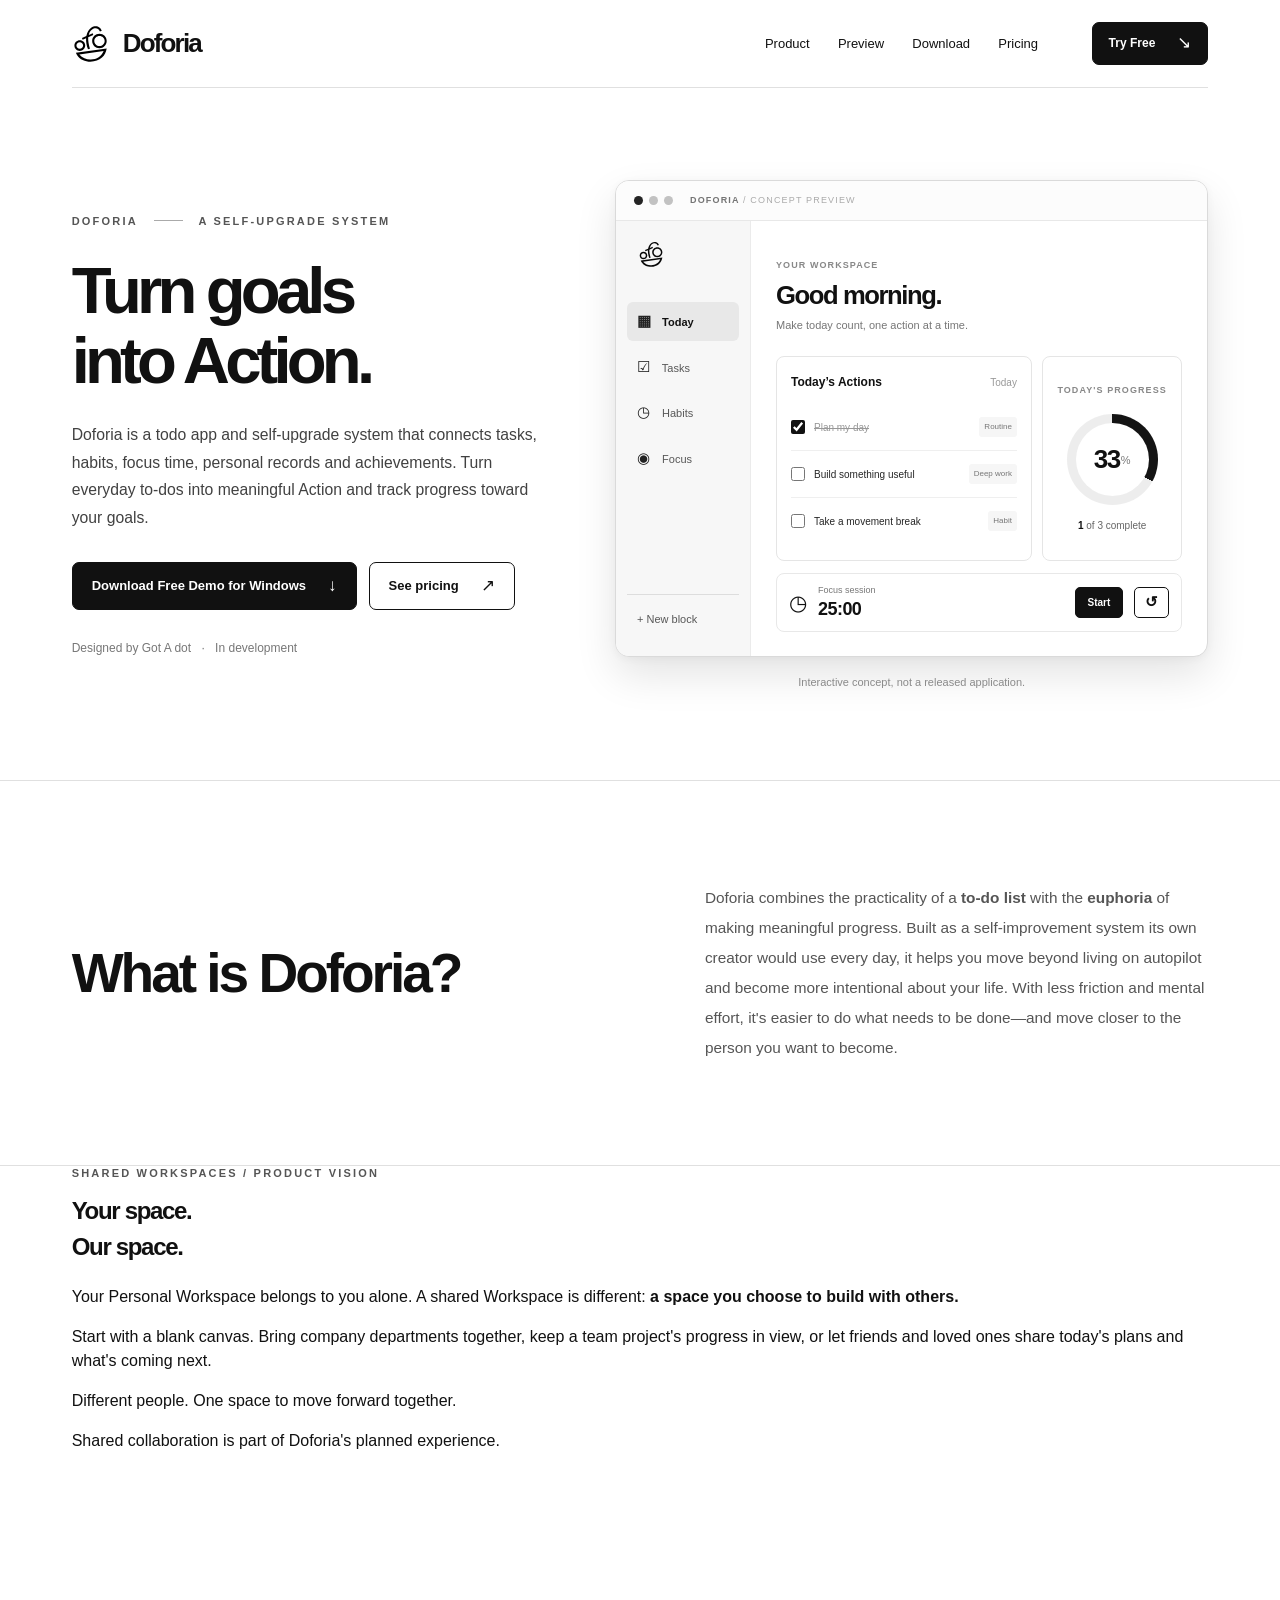
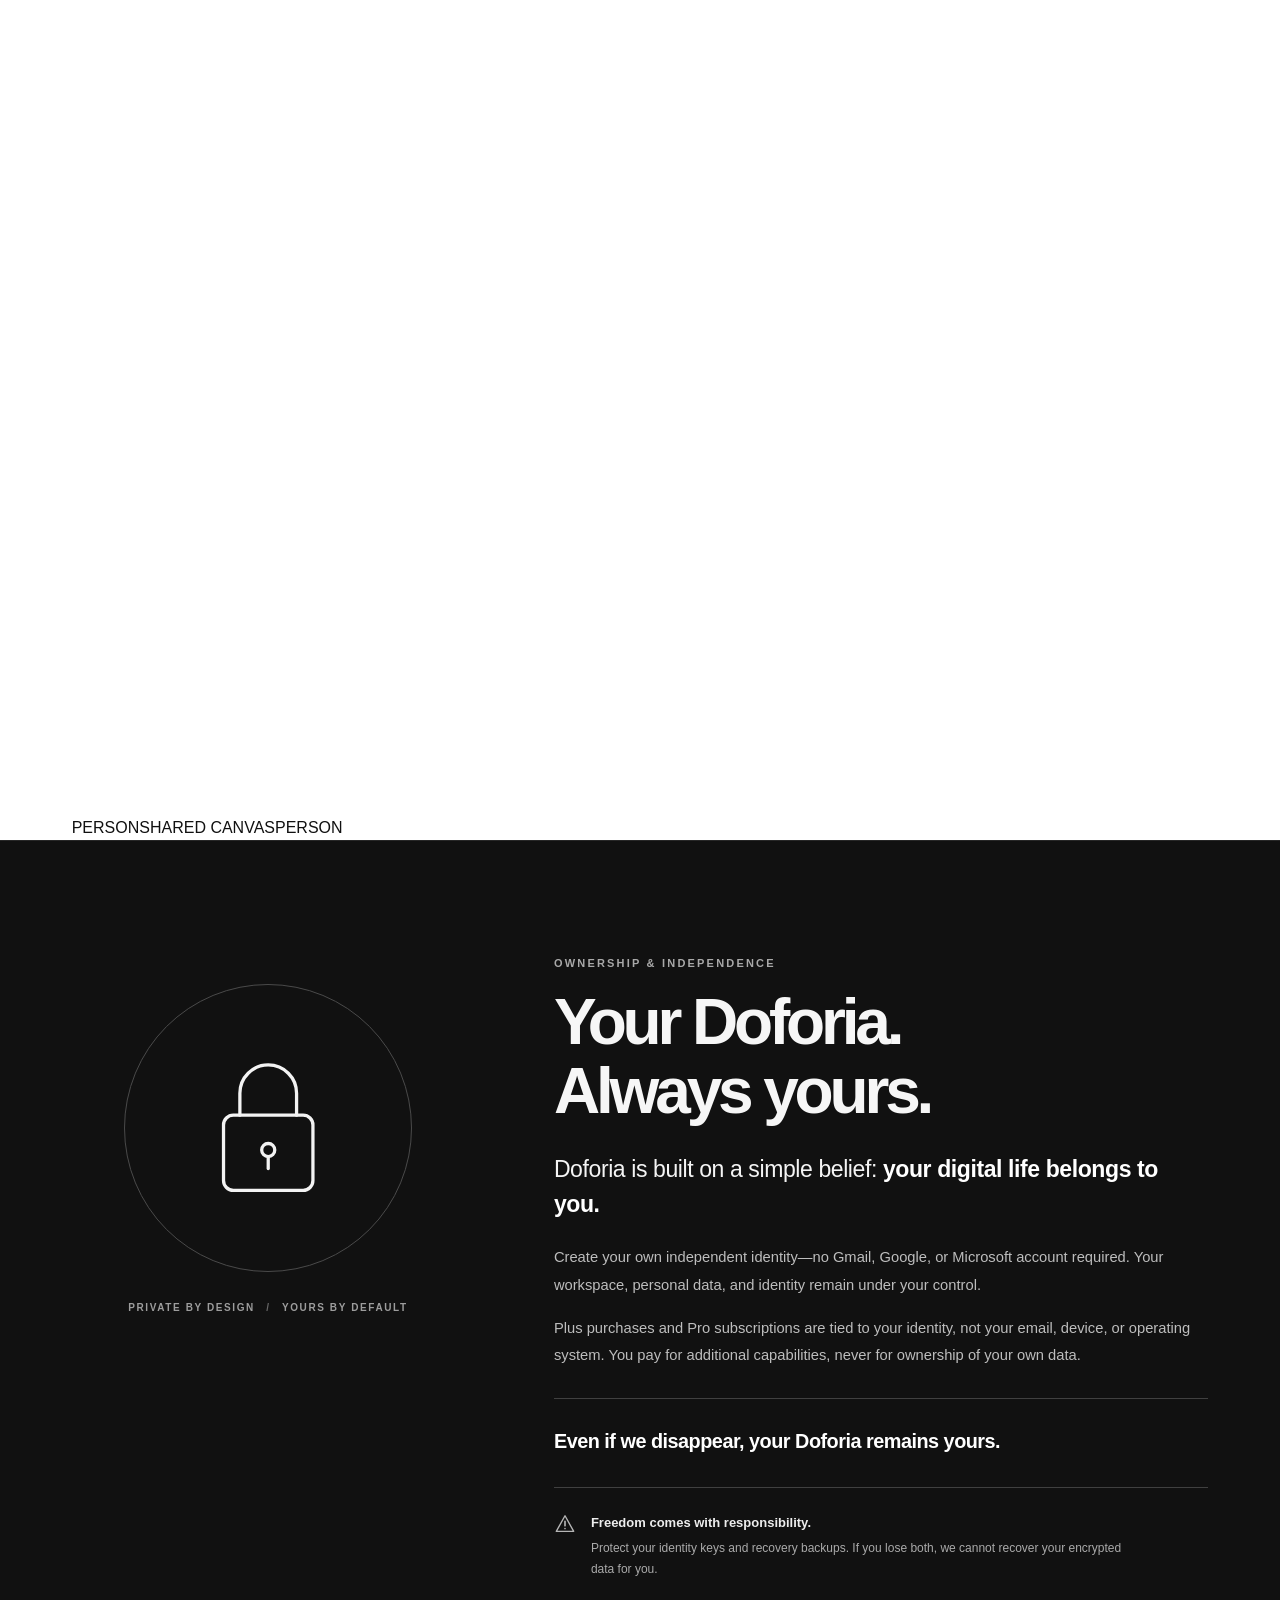
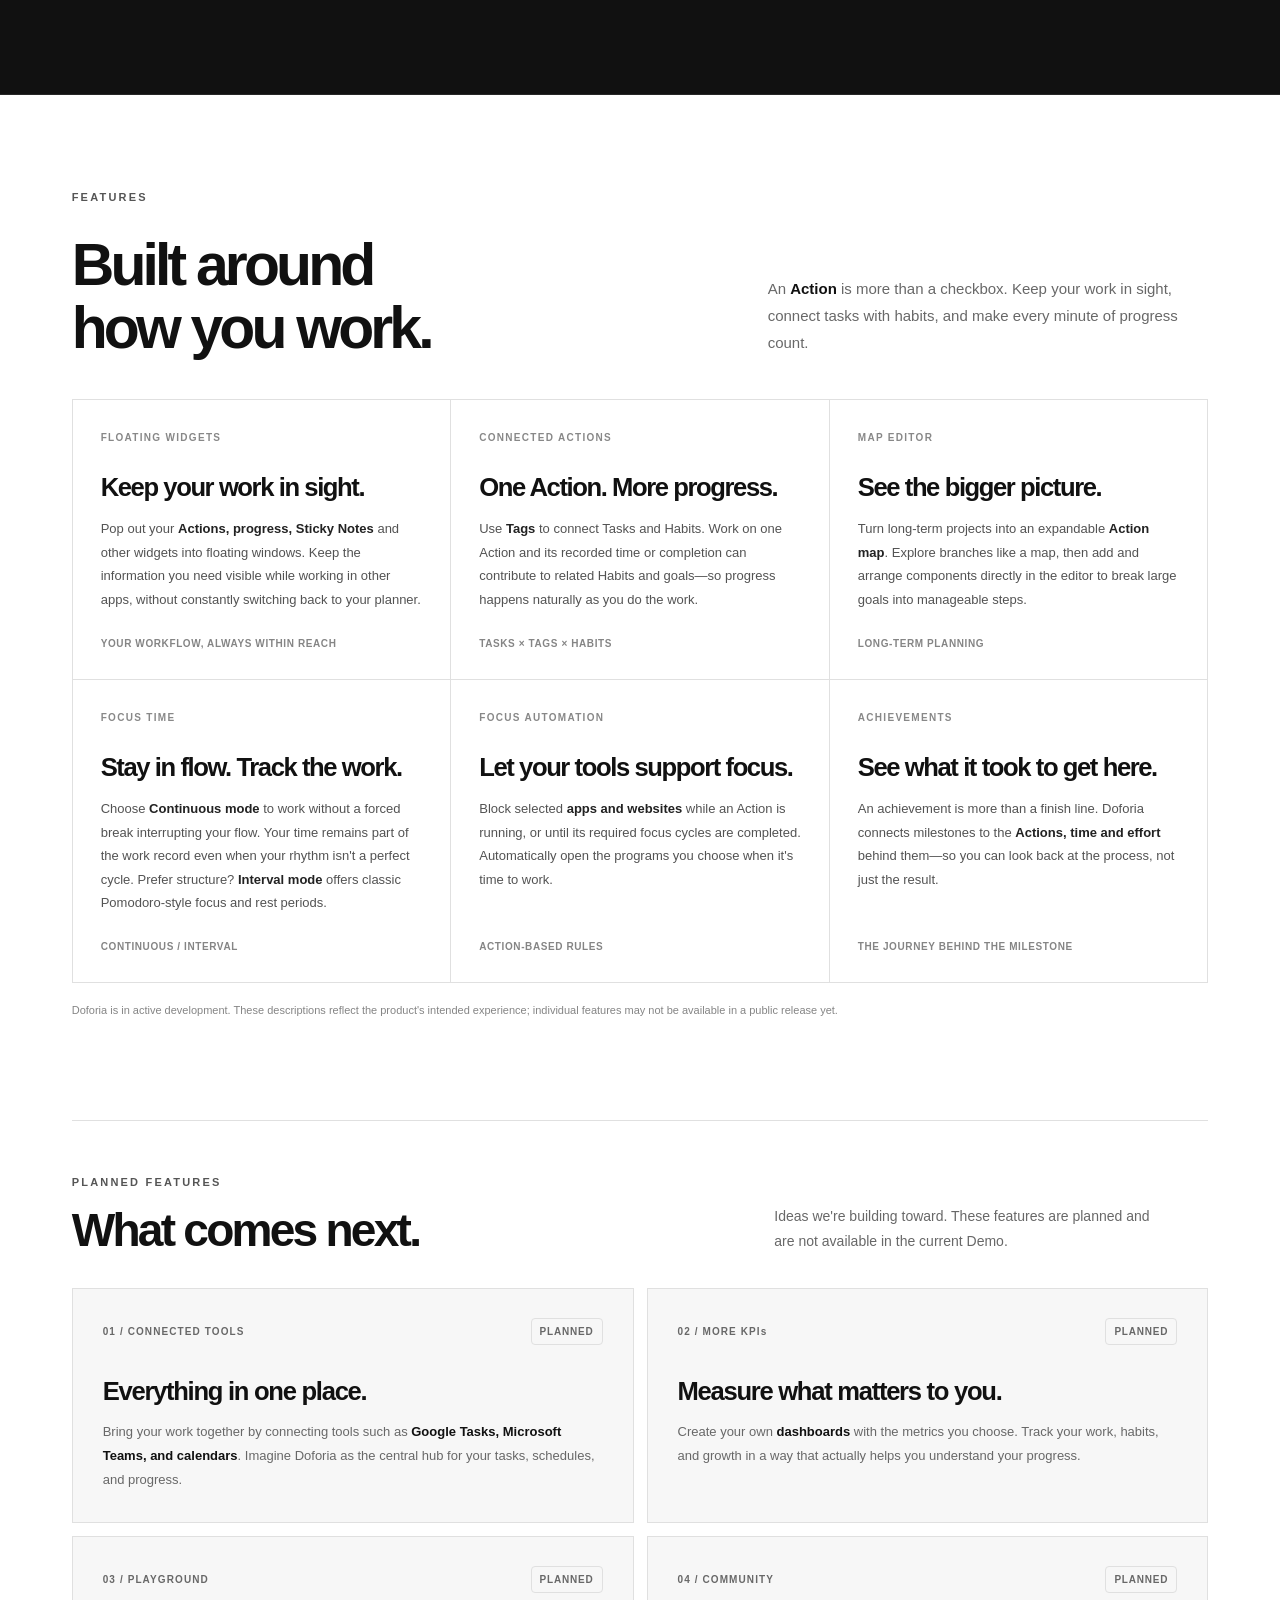
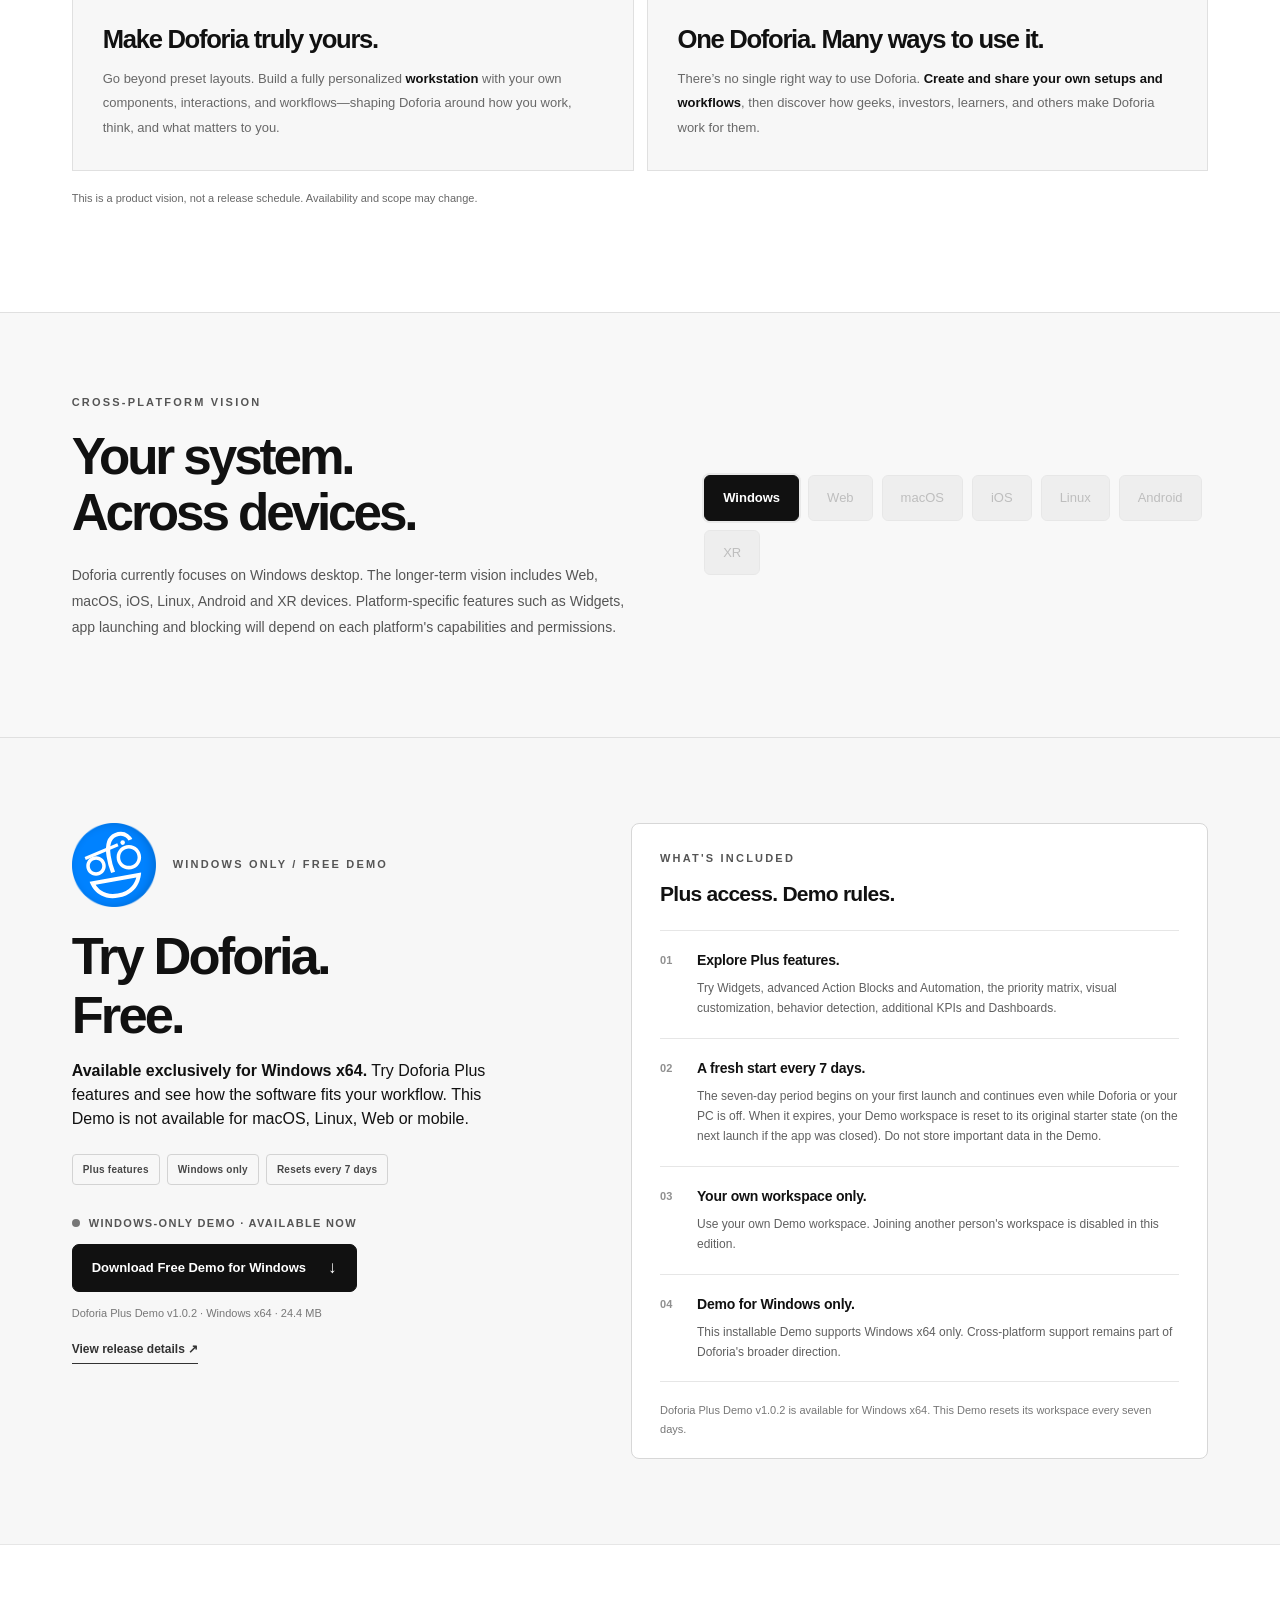
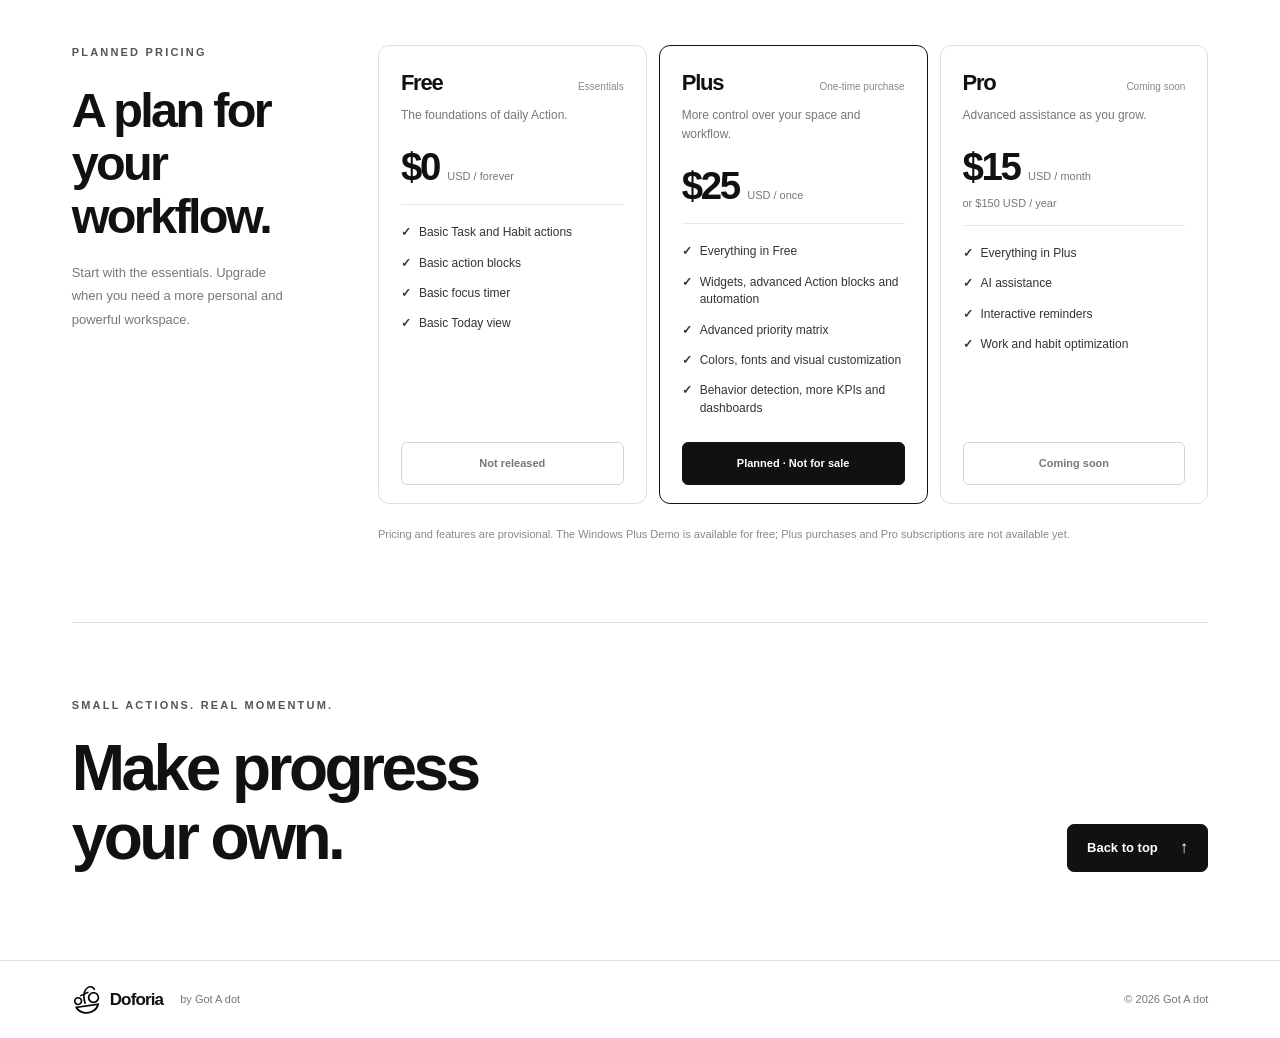
==== index.html @ 8cb2bf88 "Add Shared Workspaces vision section with collaboration illustration" ====
<!doctype html>
<html lang="en">
<head>
  <meta charset="utf-8">
  <meta name="viewport" content="width=device-width, initial-scale=1">
  <meta name="theme-color" media="(prefers-color-scheme: light)" content="#ffffff">
  <meta name="theme-color" media="(prefers-color-scheme: dark)" content="#111111">
  <meta name="description" content="Doforia is a todo app for tasks, habits, and focus. Organize Actions with Tags, track progress, and make time for what matters. In development.">
  <meta name="robots" content="index, follow">
  <link rel="canonical" href="https://gotadot.github.io/">
  <meta property="og:type" content="website">
  <meta property="og:site_name" content="Doforia">
  <meta property="og:url" content="https://gotadot.github.io/">
  <meta property="og:title" content="Doforia — Tasks, Habits & Focus">
  <meta property="og:description" content="Doforia is a todo app for tasks, habits, and focus. Organize Actions with Tags, track progress, and make time for what matters. In development.">
  <meta name="twitter:card" content="summary">
  <meta name="twitter:title" content="Doforia — Tasks, Habits & Focus">
  <meta name="twitter:description" content="Doforia is a todo app for tasks, habits, and focus. Organize Actions with Tags, track progress, and make time for what matters. In development.">
  <title>Doforia — Tasks, Habits & Focus</title>
  <script type="application/ld+json">
  {
    "@context": "https://schema.org",
    "@type": "SoftwareApplication",
    "name": "Doforia",
    "url": "https://gotadot.github.io/",
    "description": "Doforia is a todo app for tasks, habits, and focus. Organize Actions with Tags, track progress, and make time for what matters. In development.",
    "applicationCategory": "ProductivityApplication",
    "operatingSystem": "Windows (in development)",
    "publisher": {
      "@type": "Organization",
      "name": "Got A dot"
    }
  }
  </script>
  <script type="application/ld+json">
  {
    "@context": "https://schema.org",
    "@type": "WebSite",
    "name": "Doforia",
    "alternateName": ["Doforia App", "gotadot.github.io"],
    "url": "https://gotadot.github.io/"
  }
  </script>
  <link rel="icon" type="image/png" sizes="96x96" href="/favicon.png">
  <link rel="stylesheet" href="./styles.css">
  <script src="./script.js" defer></script>
</head>
<body>
  <a class="skip-link" href="#main">Skip to content</a>
  <div class="page">
    <header class="site-header" id="top">
      <a class="brand" href="#top" aria-label="Doforia home">
        <img src="./logo.svg" width="37" height="37" alt="" aria-hidden="true">
        <span>Doforia</span>
      </a>
      <nav class="nav-links" aria-label="Main navigation">
        <a href="#features">Product</a>
        <a href="#preview">Preview</a>
        <a href="#download">Download</a>
        <a href="#pricing">Pricing</a>
      </nav>
      <a class="button button-dark nav-cta" href="#download">Try Free <span aria-hidden="true">↘</span></a>
    </header>

    <main id="main">
      <section class="hero wrap" aria-labelledby="hero-title">
        <div class="hero-copy">
          <p class="eyebrow">DOFORIA <span class="eyebrow-line"></span> A SELF-UPGRADE SYSTEM</p>
          <h1 id="hero-title">Turn goals<br>into Action.</h1>
          <p class="hero-description">Doforia is a todo app and self-upgrade system that connects tasks, habits, focus time, personal records and achievements. Turn everyday to-dos into meaningful Action and track progress toward your goals.</p>
          <div class="hero-actions">
            <a class="button button-dark" href="#download">Download Free Demo for Windows <span aria-hidden="true">↓</span></a>
            <a class="button button-light" href="#pricing">See pricing <span aria-hidden="true">↗</span></a>
          </div>
          <p class="hero-note">Designed by Got A dot <span aria-hidden="true">·</span> In development</p>
        </div>

        <div class="hero-preview" id="preview">
          <div class="desktop-window" aria-label="Interactive concept preview of the Doforia desktop interface">
            <div class="window-bar">
              <span class="window-dots" aria-hidden="true"><i></i><i></i><i></i></span>
              <span>DOFORIA <span class="window-bar-light">/ CONCEPT PREVIEW</span></span>
            </div>
            <div class="desktop-content">
              <aside class="app-sidebar" aria-label="Illustrative application navigation">
                <div class="app-sidebar-brand"><img src="./logo.svg" alt="" width="26" height="26"></div>
                <div class="sidebar-active"><span class="sidebar-symbol" aria-hidden="true">▦</span> Today</div>
                <div><span class="sidebar-symbol" aria-hidden="true">☑</span> Tasks</div>
                <div><span class="sidebar-symbol" aria-hidden="true">◷</span> Habits</div>
                <div><span class="sidebar-symbol" aria-hidden="true">◉</span> Focus</div>
                <div class="sidebar-bottom">+ New block</div>
              </aside>
              <div class="app-main">
                <div class="app-head">
                  <div>
                    <span class="app-overline">YOUR WORKSPACE</span>
                    <h2>Good morning.</h2>
                    <p>Make today count, one action at a time.</p>
                  </div>
                  
                </div>
                <div class="app-workspace">
                  <section class="tasks-panel" aria-label="Interactive task checklist">
                    <div class="mini-title"><strong>Today’s Actions</strong><span>Today</span></div>
                    <div id="demo-tasks" class="task-list">
                      <label class="task"><input type="checkbox" checked><span class="task-name">Plan my day</span><span class="task-type">Routine</span></label>
                      <label class="task"><input type="checkbox"><span class="task-name">Build something useful</span><span class="task-type">Deep work</span></label>
                      <label class="task"><input type="checkbox"><span class="task-name">Take a movement break</span><span class="task-type">Habit</span></label>
                    </div>
                  </section>
                  <section class="insight-panel" aria-label="Interactive progress indicator">
                    <span class="app-overline">TODAY'S PROGRESS</span>
                    <div class="progress-ring" id="progress-ring" style="--pct:33.33%" role="img" aria-label="33% of demo actions completed"><div><span id="task-percent">33</span><small>%</small></div></div>
                    <p><strong id="task-count">1</strong> of 3 complete</p>
                  </section>
                </div>
                <div class="focus-panel">
                  <div class="focus-icon" aria-hidden="true">◷</div>
                  <div class="focus-label"><span>Focus session</span><strong id="timer-display">25:00</strong></div>
                  <button id="timer-toggle" type="button" class="timer-button" aria-label="Start focus timer">Start</button>
                  <button id="timer-reset" type="button" class="timer-reset" aria-label="Reset timer">↺</button>
                </div>
              </div>
            </div>
          </div>
          <p class="preview-caption">Interactive concept, not a released application.</p>
        </div>
      </section>

      <section class="features" id="features" aria-labelledby="features-title">
        <div class="features-inner wrap">
          <h2 id="features-title">What is Doforia?</h2>
          <p>Doforia combines the practicality of a <strong>to-do list</strong> with the <strong>euphoria</strong> of making meaningful progress. Built as a self-improvement system its own creator would use every day, it helps you move beyond living on autopilot and become more intentional about your life. With less friction and mental effort, it's easier to do what needs to be done—and move closer to the person you want to become.</p>
        </div>
      </section>


      <section class="shared-workspace-section" id="shared-workspace" aria-labelledby="shared-workspace-title">
        <div class="shared-workspace-inner wrap">
          <div class="shared-workspace-copy">
            <p class="eyebrow">SHARED WORKSPACES / PRODUCT VISION</p>
            <h2 id="shared-workspace-title">Your space.<br>Our space.</h2>
            <p class="shared-workspace-lead">Your Personal Workspace belongs to you alone. A shared Workspace is different: <strong>a space you choose to build with others.</strong></p>
            <p>Start with a blank canvas. Bring company departments together, keep a team project's progress in view, or let friends and loved ones share today's plans and what's coming next.</p>
            <p class="shared-workspace-closing">Different people. One space to move forward together.</p>
            <p class="shared-workspace-note">Shared collaboration is part of Doforia's planned experience.</p>
          </div>
          <div class="shared-workspace-visual" aria-hidden="true">
            <svg class="shared-workspace-diagram" viewBox="0 0 520 430" fill="none" xmlns="http://www.w3.org/2000/svg">
              <path class="shared-diagram-link" d="M155 102L206 170M370 100L318 170M153 321L208 250M370 323L317 250" stroke-width="1.5" stroke-dasharray="5 7"/>
              <path class="shared-diagram-link" d="M118 171V251M406 171V251" stroke-width="1" stroke-dasharray="2 8" opacity=".45"/>
              <rect x="181" y="148" width="158" height="133" rx="9" class="shared-diagram-board"/>
              <path d="M181 185H339" class="shared-diagram-board-stroke" stroke-width="1.5"/>
              <rect x="200" y="167" width="12" height="12" rx="2" class="shared-diagram-filled"/>
              <path d="M224 173H320" class="shared-diagram-board-stroke" stroke-width="2" stroke-linecap="round" opacity=".65"/>
              <rect x="201" y="204" width="51" height="10" rx="3" class="shared-diagram-light"/>
              <rect x="263" y="204" width="55" height="10" rx="3" class="shared-diagram-light"/>
              <rect x="201" y="225" width="117" height="6" rx="3" class="shared-diagram-light"/>
              <rect x="201" y="242" width="87" height="6" rx="3" class="shared-diagram-light"/>
              <g class="shared-diagram-user">
                <circle cx="113" cy="98" r="47"/>
                <circle cx="113" cy="88" r="11" class="shared-diagram-face"/>
                <path d="M92 122C92 106 134 106 134 122" class="shared-diagram-person"/>
              </g>
              <g class="shared-diagram-user">
                <circle cx="406" cy="98" r="47"/>
                <circle cx="406" cy="88" r="11" class="shared-diagram-face"/>
                <path d="M385 122C385 106 427 106 427 122" class="shared-diagram-person"/>
              </g>
              <g class="shared-diagram-user">
                <circle cx="113" cy="330" r="47"/>
                <circle cx="113" cy="320" r="11" class="shared-diagram-face"/>
                <path d="M92 354C92 338 134 338 134 354" class="shared-diagram-person"/>
              </g>
              <g class="shared-diagram-user">
                <circle cx="406" cy="330" r="47"/>
                <circle cx="406" cy="320" r="11" class="shared-diagram-face"/>
                <path d="M385 354C385 338 427 338 427 354" class="shared-diagram-person"/>
              </g>
              <circle cx="181" cy="148" r="4" class="shared-diagram-dot"/>
              <circle cx="339" cy="148" r="4" class="shared-diagram-dot"/>
              <circle cx="181" cy="281" r="4" class="shared-diagram-dot"/>
              <circle cx="339" cy="281" r="4" class="shared-diagram-dot"/>
            </svg>
            <div class="shared-workspace-visual-footer"><span>PERSON</span><span>SHARED CANVAS</span><span>PERSON</span></div>
          </div>
        </div>
      </section>

      <section class="ownership-section" id="ownership" aria-labelledby="ownership-title">
        <div class="ownership-inner wrap">
          <div class="ownership-visual" aria-hidden="true">
            <div class="ownership-lock-frame">
              <svg class="ownership-lock" viewBox="0 0 160 160" fill="none" xmlns="http://www.w3.org/2000/svg">
                <rect x="39" y="68" width="82" height="69" rx="9" stroke="currentColor" stroke-width="3"/>
                <path d="M54 68V48C54 33.6 65.6 22 80 22C94.4 22 106 33.6 106 48V68" stroke="currentColor" stroke-width="3" stroke-linecap="round"/>
                <circle cx="80" cy="100" r="6" stroke="currentColor" stroke-width="3"/>
                <path d="M80 106V117" stroke="currentColor" stroke-width="3" stroke-linecap="round"/>
              </svg>
            </div>
            <span class="ownership-visual-label">PRIVATE BY DESIGN <span aria-hidden="true">/</span> YOURS BY DEFAULT</span>
          </div>
          <div class="ownership-copy">
            <p class="eyebrow">OWNERSHIP &amp; INDEPENDENCE</p>
            <h2 id="ownership-title">Your Doforia.<br>Always yours.</h2>
            <p class="ownership-lead">Doforia is built on a simple belief: <strong>your digital life belongs to you.</strong></p>
            <p>Create your own independent identity—no Gmail, Google, or Microsoft account required. Your workspace, personal data, and identity remain under your control.</p>
            <p>Plus purchases and Pro subscriptions are tied to your identity, not your email, device, or operating system. You pay for additional capabilities, never for ownership of your own data.</p>
            <p class="ownership-promise">Even if we disappear, your Doforia remains yours.</p>
            <div class="ownership-caution">
              <svg viewBox="0 0 24 24" fill="none" xmlns="http://www.w3.org/2000/svg" aria-hidden="true">
                <path d="M12 3L2.5 20h19L12 3Z" stroke="currentColor" stroke-width="1.5" stroke-linejoin="round"/>
                <path d="M12 9v5M12 17h.01" stroke="currentColor" stroke-width="1.8" stroke-linecap="round"/>
              </svg>
              <div>
                <strong>Freedom comes with responsibility.</strong>
                <p>Protect your identity keys and recovery backups. If you lose both, we cannot recover your encrypted data for you.</p>
              </div>
            </div>
          </div>
        </div>
      </section>

      <section class="system-section wrap" id="system" aria-labelledby="system-title">
        <div class="system-heading">
          <p class="eyebrow">FEATURES</p>
          <div class="system-heading-grid">
            <h2 id="system-title">Built around<br>how you work.</h2>
            <p>An <strong>Action</strong> is more than a checkbox. Keep your work in sight, connect tasks with habits, and make every minute of progress count.</p>
          </div>
        </div>
        <div class="system-grid">
          <article class="system-card">
            <span class="system-number">FLOATING WIDGETS</span>
            <h3>Keep your work in sight.</h3>
            <p>Pop out your <strong>Actions, progress, Sticky Notes</strong> and other widgets into floating windows. Keep the information you need visible while working in other apps, without constantly switching back to your planner.</p>
            <span class="system-status">YOUR WORKFLOW, ALWAYS WITHIN REACH</span>
          </article>
          <article class="system-card">
            <span class="system-number">CONNECTED ACTIONS</span>
            <h3>One Action. More progress.</h3>
            <p>Use <strong>Tags</strong> to connect Tasks and Habits. Work on one Action and its recorded time or completion can contribute to related Habits and goals—so progress happens naturally as you do the work.</p>
            <span class="system-status">TASKS × TAGS × HABITS</span>
          </article>
          <article class="system-card">
            <span class="system-number">MAP EDITOR</span>
            <h3>See the bigger picture.</h3>
            <p>Turn long-term projects into an expandable <strong>Action map</strong>. Explore branches like a map, then add and arrange components directly in the editor to break large goals into manageable steps.</p>
            <span class="system-status">LONG-TERM PLANNING</span>
          </article>
          <article class="system-card">
            <span class="system-number">FOCUS TIME</span>
            <h3>Stay in flow. Track the work.</h3>
            <p>Choose <strong>Continuous mode</strong> to work without a forced break interrupting your flow. Your time remains part of the work record even when your rhythm isn't a perfect cycle. Prefer structure? <strong>Interval mode</strong> offers classic Pomodoro-style focus and rest periods.</p>
            <span class="system-status">CONTINUOUS / INTERVAL</span>
          </article>
          <article class="system-card">
            <span class="system-number">FOCUS AUTOMATION</span>
            <h3>Let your tools support focus.</h3>
            <p>Block selected <strong>apps and websites</strong> while an Action is running, or until its required focus cycles are completed. Automatically open the programs you choose when it's time to work.</p>
            <span class="system-status">ACTION-BASED RULES</span>
          </article>
          <article class="system-card">
            <span class="system-number">ACHIEVEMENTS</span>
            <h3>See what it took to get here.</h3>
            <p>An achievement is more than a finish line. Doforia connects milestones to the <strong>Actions, time and effort</strong> behind them—so you can look back at the process, not just the result.</p>
            <span class="system-status">THE JOURNEY BEHIND THE MILESTONE</span>
          </article>
        </div>
        <p class="system-disclaimer">Doforia is in active development. These descriptions reflect the product's intended experience; individual features may not be available in a public release yet.</p>

        <section class="roadmap-section" aria-labelledby="roadmap-title">
          <div class="roadmap-heading">
            <div>
              <p class="eyebrow">PLANNED FEATURES</p>
              <h2 id="roadmap-title">What comes next.</h2>
            </div>
            <p>Ideas we're building toward. These features are planned and are not available in the current Demo.</p>
          </div>
          <div class="roadmap-grid">
            <article class="roadmap-card">
              <div class="roadmap-card-top"><span>01 / CONNECTED TOOLS</span><span>PLANNED</span></div>
              <h3>Everything in one place.</h3>
              <p>Bring your work together by connecting tools such as <strong>Google Tasks, Microsoft Teams, and calendars</strong>. Imagine Doforia as the central hub for your tasks, schedules, and progress.</p>
            </article>
            <article class="roadmap-card">
              <div class="roadmap-card-top"><span>02 / MORE KPIs</span><span>PLANNED</span></div>
              <h3>Measure what matters to you.</h3>
              <p>Create your own <strong>dashboards</strong> with the metrics you choose. Track your work, habits, and growth in a way that actually helps you understand your progress.</p>
            </article>
            <article class="roadmap-card">
              <div class="roadmap-card-top"><span>03 / PLAYGROUND</span><span>PLANNED</span></div>
              <h3>Make Doforia truly yours.</h3>
              <p>Go beyond preset layouts. Build a fully personalized <strong>workstation</strong> with your own components, interactions, and workflows—shaping Doforia around how you work, think, and what matters to you.</p>
            </article>
            <article class="roadmap-card">
              <div class="roadmap-card-top"><span>04 / COMMUNITY</span><span>PLANNED</span></div>
              <h3>One Doforia. Many ways to use it.</h3>
              <p>There’s no single right way to use Doforia. <strong>Create and share your own setups and workflows</strong>, then discover how geeks, investors, learners, and others make Doforia work for them.</p>
            </article>
          </div>
          <p class="roadmap-note">This is a product vision, not a release schedule. Availability and scope may change.</p>
        </section>
      </section>

      <section class="platform-section" id="platforms" aria-labelledby="platform-title">
        <div class="wrap platform-inner">
          <div>
            <p class="eyebrow">CROSS-PLATFORM VISION</p>
            <h2 id="platform-title">Your system.<br>Across devices.</h2>
            <p>Doforia currently focuses on Windows desktop. The longer-term vision includes Web, macOS, iOS, Linux, Android and XR devices. Platform-specific features such as Widgets, app launching and blocking will depend on each platform's capabilities and permissions.</p>
          </div>
          <div class="platform-list" aria-label="Platform development status">
            <span class="platform-current" aria-label="Windows: current development priority">Windows</span><span class="platform-planned">Web</span><span class="platform-planned">macOS</span><span class="platform-planned">iOS</span><span class="platform-planned">Linux</span><span class="platform-planned">Android</span><span class="platform-planned">XR</span>
          </div>
        </div>
      </section>

      <section class="download-section" id="download" aria-labelledby="download-heading">
        <div class="download-inner wrap demo-download">
          <div class="download-copy">
            <div class="demo-brand-line">
              <img class="demo-app-logo" src="./doforia-demo.svg" alt="Doforia Plus Demo icon" width="84" height="84" loading="lazy">
              <p class="eyebrow">WINDOWS ONLY / FREE DEMO</p>
            </div>
            <h2 id="download-heading">Try Doforia.<br>Free.</h2>
            <p><strong>Available exclusively for Windows x64.</strong> Try Doforia Plus features and see how the software fits your workflow. This Demo is not available for macOS, Linux, Web or mobile.</p>
            <div class="demo-highlights" aria-label="Demo highlights">
              <span>Plus features</span><span>Windows only</span><span>Resets every 7 days</span>
            </div>
            <div class="download-details">
              <div class="release-status"><span class="status-indicator"></span> WINDOWS-ONLY DEMO · AVAILABLE NOW</div>
              <a id="demo-download-link" class="button button-dark" href="https://github.com/gotadot/doforia-demo-downloads/releases/download/v1.0.2/Doforia-Plus-Demo-1.0.2-Windows-x64-Setup.exe">Download Free Demo for Windows <span aria-hidden="true">↓</span></a>
              <span class="release-note">Doforia Plus Demo <span data-demo-version>v1.0.2</span> · Windows x64 · <span data-demo-size>24.4 MB</span></span>
              <a class="demo-preview-link" href="https://github.com/gotadot/doforia-demo-downloads/releases/latest" target="_blank" rel="noopener noreferrer">View release details <span aria-hidden="true">↗</span></a>
            </div>
          </div>
          <div class="demo-info" aria-label="Demo version features and limitations">
            <div class="demo-info-header">
              <span class="eyebrow">WHAT'S INCLUDED</span>
              <strong>Plus access. Demo rules.</strong>
            </div>
            <div class="demo-info-row">
              <span class="demo-info-index">01</span>
              <div><h3>Explore Plus features.</h3><p>Try Widgets, advanced Action Blocks and Automation, the priority matrix, visual customization, behavior detection, additional KPIs and Dashboards.</p></div>
            </div>
            <div class="demo-info-row">
              <span class="demo-info-index">02</span>
              <div><h3>A fresh start every 7 days.</h3><p>The seven-day period begins on your first launch and continues even while Doforia or your PC is off. When it expires, your Demo workspace is reset to its original starter state (on the next launch if the app was closed). Do not store important data in the Demo.</p></div>
            </div>
            <div class="demo-info-row">
              <span class="demo-info-index">03</span>
              <div><h3>Your own workspace only.</h3><p>Use your own Demo workspace. Joining another person's workspace is disabled in this edition.</p></div>
            </div>
            <div class="demo-info-row">
              <span class="demo-info-index">04</span>
              <div><h3>Demo for Windows only.</h3><p>This installable Demo supports Windows x64 only. Cross-platform support remains part of Doforia's broader direction.</p></div>
            </div>
            <p class="demo-info-footnote">Doforia Plus Demo <span data-demo-version>v1.0.2</span> is available for Windows x64. This Demo resets its workspace every seven days.</p>
          </div>
        </div>
      </section>

      <section class="pricing-section wrap" id="pricing" aria-labelledby="pricing-heading">
        <div class="pricing-intro">
          <p class="eyebrow">PLANNED PRICING</p>
          <h2 id="pricing-heading">A plan for<br>your workflow.</h2>
          <p>Start with the essentials. Upgrade when you need a more personal and powerful workspace.</p>
        </div>
        <div class="pricing-grid">
          <article class="plan">
            <div class="plan-top"><h3>Free</h3><span>Essentials</span></div>
            <p>The foundations of daily Action.</p>
            <div class="price">$0 <small>USD / forever</small></div>
            <ul>
              <li>Basic Task and Habit actions</li>
              <li>Basic action blocks</li>
              <li>Basic focus timer</li>
              <li>Basic Today view</li>
            </ul>
            <div class="plan-status">Not released</div>
          </article>
          <article class="plan plan-plus">
            <div class="plan-top"><h3>Plus</h3><span>One-time purchase</span></div>
            <p>More control over your space and workflow.</p>
            <div class="price">$25 <small>USD / once</small></div>
            <ul>
              <li>Everything in Free</li>
              <li>Widgets, advanced Action blocks and automation</li>
              <li>Advanced priority matrix</li>
              <li>Colors, fonts and visual customization</li>
              <li>Behavior detection, more KPIs and dashboards</li>
            </ul>
            <div class="plan-status">Planned · Not for sale</div>
          </article>
          <article class="plan">
            <div class="plan-top"><h3>Pro</h3><span>Coming soon</span></div>
            <p>Advanced assistance as you grow.</p>
            <div class="price">$15 <small>USD / month</small></div>
            <div class="annual">or $150 USD / year</div>
            <ul>
              <li>Everything in Plus</li>
              <li>AI assistance</li>
              <li>Interactive reminders</li>
              <li>Work and habit optimization</li>
            </ul>
            <div class="plan-status">Coming soon</div>
          </article>
        </div>
        <p class="pricing-footnote">Pricing and features are provisional. The Windows Plus Demo is available for free; Plus purchases and Pro subscriptions are not available yet.</p>
      </section>

      <section class="closing-section wrap">
        <div><p class="eyebrow">SMALL ACTIONS. REAL MOMENTUM.</p><h2>Make progress<br>your own.</h2></div>
        <a class="button button-dark" href="#top">Back to top <span aria-hidden="true">↑</span></a>
      </section>
    </main>

    <footer class="site-footer">
      <div class="footer-mark"><img src="./logo.svg" alt="" width="29" height="29"><strong>Doforia</strong><span>by Got A dot</span></div>
      <span>© <span id="year">2026</span> Got A dot</span>
    </footer>
  </div>
</body>
</html>
---- styles.css ----
:root {
  color-scheme: light;
  --ink: #111111;
  --text: #262626;
  --muted: #686868;
  --line: #e0e0e0;
  --soft: #f7f7f7;
  --panel: #ffffff;
  --shadow: 0 18px 42px rgba(0, 0, 0, .11), 0 2px 8px rgba(0, 0, 0, .04);
}
*, *::before, *::after { box-sizing: border-box; }
html { scroll-behavior: smooth; scroll-padding-top: 30px; }
body {
  margin: 0;
  background: #ffffff;
  color: var(--ink);
  font: 400 16px/1.5 -apple-system, BlinkMacSystemFont, "Segoe UI", Inter, Helvetica, Arial, sans-serif;
  -webkit-font-smoothing: antialiased;
}
a { color: inherit; text-decoration: none; }
button { font: inherit; }
button, input { touch-action: manipulation; }
:where(a, button, input):focus-visible { outline: 2px solid #111; outline-offset: 4px; }
h1, h2, h3, p { margin-top: 0; }
h1, h2, h3 { letter-spacing: -.055em; }
.page { width: 100%; max-width: 1640px; margin: 0 auto; overflow-x: clip; }
.wrap { width: calc(100% - 11.2%); margin-inline: auto; }
.skip-link { position: absolute; z-index: 50; left: 16px; top: -100px; padding: 12px 18px; background: #111; color: white; }
.skip-link:focus { top: 10px; }
.button {
  display: inline-flex;
  align-items: center;
  justify-content: space-between;
  gap: 22px;
  min-height: 46px;
  padding: 12px 19px;
  border: 1px solid var(--ink);
  border-radius: 7px;
  font-size: 13px;
  line-height: 1.3;
  font-weight: 650;
  white-space: nowrap;
  transition: background-color .18s ease, color .18s ease, transform .18s ease;
}
.button:hover { transform: translateY(-1px); }
.button-dark { background: #111; color: #fff; }
.button-dark:hover { background: #343434; }
.button-light { background: #fff; color: #111; }
.button-light:hover { background: #f2f2f2; }
.button span { font-size: 17px; font-weight: 450; }
.eyebrow { font-size: 11px; line-height: 1.4; font-weight: 700; letter-spacing: .2em; color: #555; }
.eyebrow-line { display: inline-block; height: 1px; width: 29px; margin: 0 11px 4px; background: #aaa; }

/* Navigation */
.site-header {
  width: calc(100% - 11.2%);
  margin: 0 auto;
  min-height: 88px;
  display: flex;
  align-items: center;
  gap: 28px;
  border-bottom: 1px solid var(--line);
}
.brand { display: inline-flex; align-items: center; gap: 14px; white-space: nowrap; font-size: 26px; font-weight: 720; letter-spacing: -.07em; }
.brand img { object-fit: contain; flex: none; }
/* Let all on-page logos contrast with their background: dark on light, white on dark. */
.brand img,
.app-sidebar-brand img,
.footer-mark img {
  filter: brightness(0) invert(1);
  mix-blend-mode: difference;
}
.nav-links { display: flex; align-items: center; justify-content: flex-end; gap: clamp(19px, 2.2vw, 39px); flex: 1; margin-right: clamp(8px, 2vw, 30px); }
.nav-links a { font-size: 13px; font-weight: 530; }
.nav-links a:hover { text-decoration: underline; text-underline-offset: 5px; }
.nav-cta { min-height: 41px; font-size: 12px; padding: 9px 16px; }

/* Hero and real, interactive desktop concept */
.hero {
  display: grid;
  grid-template-columns: minmax(340px, .90fr) minmax(520px, 1.12fr);
  gap: clamp(35px, 5.2vw, 88px);
  align-items: center;
  padding-block: clamp(82px, 7.2vw, 122px) clamp(82px, 7vw, 120px);
}
.hero-copy { min-width: 0; }
.hero-copy .eyebrow { margin-bottom: 27px; }
.hero h1 {
  font-size: clamp(56px, 5.1vw, 84px);
  font-weight: 750;
  line-height: 1.065;
  letter-spacing: -.074em;
  margin-bottom: 26px;
}
.hero-description { font-size: clamp(15px, 1.23vw, 18px); line-height: 1.76; max-width: 505px; color: #414141; }
.hero-actions { display: flex; flex-wrap: wrap; gap: 12px; margin-top: 30px; }
.hero-note { margin: 29px 0 0; font-size: 12px; color: #777; }
.hero-note span { padding: 0 7px; }
.hero-preview { min-width: 0; }
.desktop-window { border-radius: 14px; background: #fff; border: 1px solid #dadada; box-shadow: var(--shadow); overflow: hidden; }
.window-bar {
  min-height: 40px;
  padding: 0 18px;
  display: flex;
  align-items: center;
  gap: 17px;
  border-bottom: 1px solid #e8e8e8;
  color: #747474;
  font-size: 9px;
  letter-spacing: .13em;
  font-weight: 650;
  background: #fcfcfc;
}
.window-dots { display: flex; align-items: center; gap: 6px; }
.window-dots i { display: inline-block; width: 9px; height: 9px; background: #c2c2c2; border-radius: 50%; }
.window-dots i:first-child { background: #242424; }
.window-bar-light { color: #aaa; font-weight: 450; }
.desktop-content { min-height: 372px; display: grid; grid-template-columns: 135px minmax(0, 1fr); }
.app-sidebar { display: flex; flex-direction: column; padding: 20px 11px; gap: 7px; background: #f7f7f7; border-right: 1px solid #ebebeb; }
.app-sidebar-brand { padding: 0 11px 21px; }
.app-sidebar > div:not(.app-sidebar-brand) { padding: 8px 10px; font-size: 11px; color: #585858; border-radius: 6px; white-space: nowrap; }
.app-sidebar .sidebar-active { background: #e8e8e8; color: #111 !important; font-weight: 650; }
.sidebar-symbol { display: inline-block; width: 22px; font-size: 15px; color: #222; }
.app-sidebar .sidebar-bottom { margin-top: auto; border-top: 1px solid #ddd; border-radius: 0 !important; padding-top: 16px !important; }
.app-main { min-width: 0; padding: 30px 25px 24px; }
.app-head { display: flex; justify-content: space-between; align-items: start; gap: 10px; margin-bottom: 23px; }
.app-overline { color: #888; font-size: 9px; font-weight: 650; letter-spacing: .12em; }
.app-head h2 { font-size: clamp(20px, 2vw, 28px); margin: 6px 0 2px; font-weight: 720; line-height: 1.15; }
.app-head p { font-size: 11px; color: #777; margin: 6px 0 0; }
.app-demo-badge { flex: none; border: 1px solid #ddd; padding: 5px 7px; border-radius: 4px; color: #777; font-size: 8px; font-weight: 700; letter-spacing: .06em; }
.app-workspace { display: grid; grid-template-columns: minmax(0,1.55fr) minmax(120px, .85fr); gap: 10px; }
.tasks-panel, .insight-panel { border: 1px solid #e5e5e5; background: white; border-radius: 8px; padding: 16px 14px; min-width: 0; }
.mini-title { display: flex; align-items: center; justify-content: space-between; gap: 8px; font-size: 12px; margin-bottom: 13px; }
.mini-title span { color: #999; font-size: 10px; }
.task-list { display: grid; }
.task {
  display: flex;
  align-items: center;
  gap: 9px;
  border-top: 1px solid #efefef;
  padding: 13px 0;
  cursor: pointer;
}
.task:first-child { border-top: 0; }
.task input { margin: 0; width: 14px; height: 14px; accent-color: #111; cursor: pointer; flex: none; }
.task-name { font-size: 10px; color: #262626; flex: 1; min-width: 0; }
.task input:checked + .task-name { text-decoration: line-through; color: #989898; }
.task-type { border-radius: 3px; background: #f6f6f6; color: #777; padding: 4px 5px; font-size: 8px; white-space: nowrap; }
.insight-panel { display: flex; align-items: center; flex-direction: column; justify-content: center; }
.insight-panel .app-overline { text-align: center; }
.progress-ring { width: 91px; height: 91px; border-radius: 50%; background: conic-gradient(#141414 var(--pct), #ededed 0); display: grid; place-items: center; margin-top: 17px; }
.progress-ring > div { background: #fff; width: 73px; height: 73px; border-radius: 50%; display: flex; justify-content: center; align-items: center; gap: 1px; }
.progress-ring span { font-size: 26px; font-weight: 700; letter-spacing: -.06em; }
.progress-ring small { font-size: 11px; color: #777; }
.insight-panel p { font-size: 10px; color: #666; margin: 13px 0 0; text-align: center; }
.insight-panel p strong { color: #111; }
.focus-panel { display: flex; gap: 11px; align-items: center; border: 1px solid #e8e8e8; border-radius: 8px; padding: 10px 12px; margin-top: 12px; }
.focus-icon { font-size: 21px; line-height: 1; color: #111; }
.focus-label { flex: 1; display: flex; flex-direction: column; }
.focus-label span { color: #777; font-size: 9px; }
.focus-label strong { font-size: 18px; line-height: 1.3; letter-spacing: -.03em; }
.timer-button, .timer-reset { border: 1px solid #111; background: #111; color: white; border-radius: 5px; cursor: pointer; padding: 7px 12px; font-size: 10px; font-weight: 700; }
.timer-button:hover { background: #404040; }
.timer-reset { background: #fff; color: #111; font-size: 15px; padding: 3px 10px; }
.timer-reset:hover { background: #eee; }
.preview-caption { color: #8a8a8a; font-size: 11px; text-align: center; margin: 17px 0 0; }

/* Second section — Tag and Action */
.features { border-top: 1px solid var(--line); border-bottom: 1px solid var(--line); }
.features-inner {
  display: grid;
  grid-template-columns: minmax(0, 1.05fr) minmax(0, .95fr);
  align-items: center;
  column-gap: clamp(36px, 6vw, 100px);
  padding-block: clamp(70px, 8vw, 125px);
}
.features-inner h2 {
  font-size: clamp(38px, 4.3vw, 68px);
  font-weight: 740;
  line-height: 1.15;
  letter-spacing: -.055em;
  margin: 0;
}
.features-inner p {
  margin: 0;
  max-width: 510px;
  color: #555;
  font-size: clamp(15px, 1.2vw, 18px);
  line-height: 1.95;
}
.features-inner .tag-highlight {
  display: inline;
  padding: 2px 7px;
  border-radius: 3px;
  color: #ffffff;
  background: #111111;
  font-weight: 700;
  -webkit-box-decoration-break: clone;
  box-decoration-break: clone;
}
@media (max-width: 700px) {
  .features-inner { grid-template-columns: 1fr; row-gap: 24px; padding-block: 64px; }
  .features-inner h2 { font-size: clamp(35px, 8.6vw, 48px); }
  .features-inner p { font-size: 15px; }
}

/* Ownership manifesto — independent from the time-limited Demo */
.ownership-section {
  background: #111;
  color: #f6f6f6;
  border-block: 1px solid #272727;
}
.ownership-inner {
  display: grid;
  grid-template-columns: minmax(200px, .75fr) minmax(0, 1.25fr);
  gap: clamp(42px, 7vw, 118px);
  align-items: start;
  padding-block: clamp(80px, 9vw, 132px);
}
.ownership-visual {
  display: flex;
  flex-direction: column;
  gap: 28px;
  align-items: center;
  padding-top: 28px;
  min-width: 0;
}
.ownership-lock-frame {
  width: min(100%, 288px);
  aspect-ratio: 1 / 1;
  border: 1px solid #4a4a4a;
  border-radius: 50%;
  display: grid;
  place-items: center;
}
.ownership-lock {
  width: 61%;
  height: 61%;
  color: #f3f3f3;
}
.ownership-visual-label {
  color: #9d9d9d;
  font-size: 10px;
  letter-spacing: .16em;
  font-weight: 700;
  text-align: center;
  line-height: 1.6;
}
.ownership-visual-label span { margin-inline: 7px; color: #686868; }
.ownership-copy { max-width: 680px; min-width: 0; }
.ownership-copy .eyebrow { color: #a9a9a9; margin-bottom: 17px; }
.ownership-copy h2 {
  font-size: clamp(44px, 5vw, 77px);
  font-weight: 740;
  line-height: 1.07;
  letter-spacing: -.065em;
  margin: 0 0 27px;
}
.ownership-copy > p:not(.eyebrow) {
  color: #bdbdbd;
  font-size: clamp(14px, 1.15vw, 16px);
  line-height: 1.85;
  margin: 0 0 16px;
}
.ownership-copy > .ownership-lead {
  color: #f4f4f4 !important;
  font-size: clamp(18px, 1.8vw, 24px) !important;
  line-height: 1.5 !important;
  margin-bottom: 23px !important;
  letter-spacing: -.018em;
}
.ownership-lead strong { color: #fff; font-weight: 730; }
.ownership-copy > .ownership-promise {
  color: #fff !important;
  font-size: clamp(17px, 1.55vw, 22px) !important;
  font-weight: 720;
  letter-spacing: -.025em;
  line-height: 1.45 !important;
  border-top: 1px solid #404040;
  padding-top: 28px;
  margin: 29px 0 0 !important;
}
.ownership-caution {
  display: grid;
  grid-template-columns: 23px minmax(0, 1fr);
  gap: 14px;
  border-top: 1px solid #404040;
  margin-top: 31px;
  padding-top: 25px;
}
.ownership-caution svg { width: 22px; height: 22px; color: #b5b5b5; }
.ownership-caution strong { display: block; color: #ededed; font-size: 13px; margin-bottom: 6px; }
.ownership-caution p { font-size: 12px; line-height: 1.7; color: #aaa; margin: 0; max-width: 550px; }
@media (max-width: 870px) {
  .ownership-inner { grid-template-columns: 1fr; gap: 34px; padding-block: 66px 76px; }
  .ownership-visual { flex-direction: row; justify-content: flex-start; padding-top: 0; gap: 21px; }
  .ownership-lock-frame { width: 120px; flex: 0 0 120px; }
  .ownership-visual-label { text-align: left; max-width: 190px; }
  .ownership-copy h2 { font-size: clamp(44px, 7.5vw, 66px); }
}
@media (max-width: 650px) {
  .ownership-inner { padding-block: 58px 68px; gap: 29px; }
  .ownership-lock-frame { width: 89px; flex-basis: 89px; }
  .ownership-visual-label { font-size: 9px; letter-spacing: .1em; }
  .ownership-copy h2 { font-size: clamp(41px, 10.6vw, 56px); margin-bottom: 23px; }
  .ownership-copy > .ownership-promise { padding-top: 24px; margin-top: 24px !important; }
}

/* Download */
.download-section { background: #f7f7f7; border-bottom: 1px solid #e6e6e6; }
.download-inner { display: grid; grid-template-columns: minmax(0, 1.4fr) minmax(260px, .6fr); align-items: center; gap: 50px; padding-block: 70px; }
.download-copy .eyebrow { margin-bottom: 17px; }
.download-copy h2 { font-size: clamp(35px, 3.3vw, 53px); line-height: 1.12; margin: 0 0 14px; }
.download-copy > p:last-child { margin-bottom: 0; color: #555; font-size: 14px; max-width: 570px; line-height: 1.75; }
.download-details { display: flex; flex-direction: column; align-items: start; gap: 12px; }
.release-status { display: flex; align-items: center; gap: 9px; font-size: 11px; letter-spacing: .12em; font-weight: 700; color: #555; }
.status-indicator { display: inline-block; width: 8px; height: 8px; background: #777; border-radius: 50%; }
.download-details .button { min-width: 227px; }
.release-note { font-size: 11px; line-height: 1.55; color: #777; max-width: 330px; }

/* Demo edition */
.demo-download { grid-template-columns: minmax(0, .93fr) minmax(0, 1.07fr); align-items: start; gap: clamp(28px, 4.5vw, 70px); padding-block: 85px; }
.demo-download .download-copy h2 { font-size: clamp(46px, 4.1vw, 68px); letter-spacing: -.055em; }
.demo-brand-line { display: flex; align-items: center; gap: 17px; margin-bottom: 20px; }
.demo-brand-line .eyebrow { margin: 0; }
.demo-app-logo { display: block; width: 84px; height: 84px; flex: 0 0 84px; object-fit: contain; }
.demo-download .download-copy > p:not(.eyebrow) { max-width: 430px; }
.demo-highlights { display: flex; flex-wrap: wrap; gap: 7px; margin: 23px 0 30px; }
.demo-highlights span { border: 1px solid #d3d3d3; border-radius: 4px; padding: 7px 10px; font-size: 10px; font-weight: 650; letter-spacing: .025em; color: #474747; }
.demo-download .download-details { gap: 13px; }
.demo-disabled-button { min-width: 226px; border-color: #bebebe; background: #e7e7e7; color: #606060; opacity: 1; cursor: not-allowed; transform: none !important; }
.demo-disabled-button:hover { background: #e7e7e7; }
.demo-preview-link { color: #333; font-size: 12px; font-weight: 650; border-bottom: 1px solid currentColor; padding-block: 5px; }
.demo-preview-link:hover { color: #777; }
.demo-info { border: 1px solid #d7d7d7; background: #fff; border-radius: 8px; padding: 27px 28px 20px; min-width: 0; }
.demo-info-header { display: flex; flex-direction: column; gap: 12px; padding-bottom: 20px; border-bottom: 1px solid #e6e6e6; }
.demo-info-header .eyebrow { margin: 0; }
.demo-info-header strong { font-size: 21px; letter-spacing: -.035em; }
.demo-info-row { display: grid; grid-template-columns: 24px minmax(0,1fr); column-gap: 13px; padding: 19px 0; border-bottom: 1px solid #e6e6e6; }
.demo-info-index { font-size: 11px; font-weight: 700; color: #909090; padding-top: 2px; }
.demo-info-row h3 { margin: 0 0 7px; font-size: 14px; letter-spacing: -.015em; }
.demo-info-row p { margin: 0; color: #606060; font-size: 12px; line-height: 1.7; }
.demo-info-footnote { color: #777; font-size: 11px; line-height: 1.65; margin: 19px 0 0; }
@media (max-width: 870px) { .demo-download { grid-template-columns: 1fr; gap: 35px; padding-block: 60px; } }
@media (max-width: 650px) { .demo-info { padding: 22px 20px 17px; } .demo-download { padding-block: 54px; } .demo-download .download-copy h2 { font-size: clamp(42px, 11vw, 57px); } .demo-app-logo { width: 68px; height: 68px; flex-basis: 68px; } }
@media (prefers-color-scheme: dark) {
  .demo-highlights span { color: #d4d4d4; border-color: #595959; }
  .demo-info { background: #202020; border-color: #4a4a4a; }
  .demo-info-header, .demo-info-row { border-color: #3e3e3e; }
  .demo-info-header strong, .demo-info-row h3 { color: #f3f3f3; }
  .demo-info-index, .demo-info-row p, .demo-info-footnote { color: #bdbdbd; }
  .demo-preview-link { color: #f1f1f1; }
  .demo-disabled-button, .demo-disabled-button:hover { background: #303030; color: #a5a5a5; border-color: #646464; }
}

/* Plans */
.pricing-section { display: grid; grid-template-columns: minmax(205px, 255px) minmax(0, 1fr); column-gap: clamp(26px, 4vw, 60px); padding-block: 100px 78px; }
.pricing-intro h2 { font-size: clamp(43px, 3.8vw, 58px); line-height: 1.09; font-weight: 735; margin: 24px 0 18px; }
.pricing-intro > p:last-child { font-size: 13px; line-height: 1.8; color: #777; max-width: 225px; }
.pricing-grid { display: grid; grid-template-columns: repeat(3, minmax(0, 1fr)); gap: 12px; }
.plan { display: flex; flex-direction: column; border: 1px solid #dedede; border-radius: 11px; padding: 26px 22px 18px; min-width: 0; background: #fff; }
.plan-plus { border: 1.5px solid #111; }
.plan-top { display: flex; justify-content: space-between; align-items: baseline; gap: 8px; }
.plan-top h3 { font-size: 22px; line-height: 1; margin: 0; }
.plan-top span { font-size: 10px; color: #888; text-align: right; }
.plan > p { color: #777; font-size: 12px; margin: 12px 0 23px; line-height: 1.6; }
.price { color: #111; font-weight: 735; font-size: clamp(37px, 3vw, 49px); line-height: 1; letter-spacing: -.06em; margin-bottom: 18px; }
.price small { font-size: 11px; letter-spacing: 0; font-weight: 400; color: #777; white-space: nowrap; }
.annual { font-size: 11px; color: #777; margin-top: -9px; margin-bottom: 13px; }
.plan ul { list-style: none; border-top: 1px solid #e8e8e8; padding: 19px 0 12px; margin: 0; flex: 1; }
.plan li { font-size: 12px; line-height: 1.45; padding: 0 0 0 18px; margin-bottom: 13px; color: #333; position: relative; }
.plan li::before { content: "✓"; position: absolute; left: 0; font-weight: 680; font-size: 12px; }
.plan-status { width: 100%; text-align: center; border: 1px solid #d5d5d5; border-radius: 6px; padding: 12px 6px; color: #777; font-size: 11px; font-weight: 630; }
.plan-plus .plan-status { background: #111; border-color: #111; color: white; }
.pricing-footnote { grid-column: 2; font-size: 11px; line-height: 1.8; color: #888; margin: 21px 0 0; }

/* Closing & footer */
.closing-section { border-top: 1px solid var(--line); padding-block: 75px 88px; display: flex; align-items: end; justify-content: space-between; gap: 25px; }
.closing-section h2 { font-size: clamp(45px, 5vw, 75px); line-height: 1.08; margin: 20px 0 0; }
.site-footer { border-top: 1px solid var(--line); padding: 24px 5.6%; display: flex; align-items: center; justify-content: space-between; gap: 25px; font-size: 11px; color: #777; }
.footer-mark { display: flex; align-items: center; gap: 9px; color: #111; }
.footer-mark strong { font-size: 17px; letter-spacing: -.05em; }
.footer-mark span { margin-left: 8px; color: #777; font-size: 11px; }

/* Laptop */
@media (max-width: 1200px) {
  .wrap { width: calc(100% - 9%); }
  .site-header { width: calc(100% - 9%); }
  .hero { grid-template-columns: minmax(0, .85fr) minmax(0, 1.15fr); gap: 28px; }
  .hero h1 { font-size: clamp(48px, 5.5vw, 68px); }
  .desktop-content { grid-template-columns: 110px minmax(0,1fr); }
  .app-sidebar { padding-inline: 8px; }
  .app-main { padding: 23px 16px 18px; }
  .task-type { display: none; }
  .pricing-section { grid-template-columns: 1fr; }
  .pricing-intro { max-width: 650px; }
  .pricing-intro > p:last-child { max-width: 440px; }
  .pricing-grid { margin-top: 26px; }
  .pricing-footnote { grid-column: 1; }
}
@media (max-width: 870px) {
  .site-header { flex-wrap: wrap; column-gap: 16px; row-gap: 0; padding-block: 18px; }
  .nav-links { order: 3; flex-basis: 100%; justify-content: center; margin: 12px 0 0; border-top: 1px solid #eee; padding-top: 15px; }
  .nav-cta { margin-left: auto; }
  .hero { grid-template-columns: 1fr; gap: 44px; padding-block: 70px 78px; }
  .hero-copy { max-width: 690px; }
  .hero h1 { font-size: clamp(54px, 8vw, 85px); }
  .desktop-content { grid-template-columns: 135px minmax(0, 1fr); }
  .task-type { display: inline; }
  .features-inner { gap: 20px; }
  .feature { padding-inline: 12px; gap: 12px; }
  .feature h3 { font-size: 17px; }
  .download-inner { gap: 30px; }
}
@media (max-width: 650px) {
  .wrap, .site-header { width: calc(100% - 38px); }
  .site-header { padding-block: 13px; }
  .brand { font-size: 22px; gap: 8px; }
  .brand img { width: 29px; height: 29px; }
  .nav-cta { font-size: 11px; min-height: 37px; padding: 8px 11px; gap: 10px; }
  .nav-links { justify-content: space-between; gap: 8px; }
  .nav-links a { font-size: 12px; }
  .hero { padding-block: 62px 68px; gap: 38px; }
  .hero h1 { font-size: clamp(48px, 10.5vw, 70px); margin-block: 23px; }
  .hero-description { font-size: 15px; }
  .hero-actions { gap: 9px; }
  .hero-actions .button { font-size: 12px; padding-inline: 13px; min-height: 43px; gap: 10px; }
  .desktop-content { grid-template-columns: 75px minmax(0,1fr); }
  .app-sidebar { padding: 12px 5px; gap: 6px; }
  .app-sidebar-brand { padding: 4px 8px 12px; }
  .app-sidebar > div:not(.app-sidebar-brand) { font-size: 9px; padding: 7px 5px; }
  .sidebar-symbol { width: 17px; }
  .app-main { padding: 19px 12px 14px; }
  .app-head { margin-bottom: 15px; }
  .app-head h2 { font-size: 21px; }
  .app-head p { font-size: 9px; }
  .app-demo-badge { font-size: 7px; }
  .app-workspace { grid-template-columns: minmax(0,1fr) 105px; gap: 6px; }
  .tasks-panel, .insight-panel { padding: 11px 8px; }
  .task { padding: 11px 0; gap: 7px; }
  .task-name { font-size: 9px; }
  .task-type { display: none; }
  .progress-ring { width: 71px; height: 71px; }
  .progress-ring > div { width: 57px; height: 57px; }
  .progress-ring span { font-size: 22px; }
  .focus-panel { padding: 9px 10px; gap: 8px; }
  .features-inner { grid-template-columns: 1fr; row-gap: 24px; padding-block: 64px; }
  .feature { padding: 19px 0 !important; border-left: 0; border-top: 1px solid #e9e9e9; gap: 20px; }
  .feature:first-child { border-top: 0; }
  .download-inner { grid-template-columns: 1fr; gap: 28px; padding-block: 57px; }
  .pricing-section { padding-block: 72px 55px; }
  .pricing-grid { grid-template-columns: 1fr; gap: 13px; }
  .plan { padding: 26px 24px 18px; }
  .plan-top h3 { font-size: 23px; }
  .price { font-size: 43px; }
  .closing-section { padding-block: 58px; display: block; }
  .closing-section h2 { margin-bottom: 27px; }
  .site-footer { flex-wrap: wrap; padding: 22px 19px; gap: 12px; }
}
@media (max-width: 410px) {
  .desktop-content { grid-template-columns: 1fr; }
  .app-sidebar { display: none; }
  .app-workspace { grid-template-columns: 1fr 100px; }
  .app-main { padding: 16px 12px; }
  .hero-actions .button { flex-grow: 1; }
}
@media (prefers-reduced-motion: reduce) {
  html { scroll-behavior: auto; }
  *, *::before, *::after { transition-duration: .01ms !important; animation-duration: .01ms !important; }
}

/* Action-centered product system and platform roadmap */
.system-section{padding-block:95px 105px}
.system-heading{margin-bottom:39px}
.system-heading-grid{display:grid;grid-template-columns:minmax(0,1.2fr) minmax(240px,.8fr);gap:35px;align-items:end}
.system-heading-grid h2{font-size:clamp(43px,4.6vw,72px);line-height:1.08;letter-spacing:-.065em;margin:16px 0 0}
.system-heading-grid p{font-size:15px;line-height:1.8;color:var(--muted);max-width:470px;margin:0 0 4px}
.system-heading-grid p strong{color:var(--ink)}
.system-grid{display:grid;grid-template-columns:repeat(3,minmax(0,1fr));border-top:1px solid var(--line);border-left:1px solid var(--line)}
.system-card{display:flex;flex-direction:column;min-width:0;padding:30px 28px 28px;border-right:1px solid var(--line);border-bottom:1px solid var(--line)}
.system-number{font-size:10px;letter-spacing:.13em;font-weight:650;color:#888}
.system-card h3{font-size:clamp(21px,2vw,28px);font-weight:710;letter-spacing:-.055em;line-height:1.15;margin:28px 0 15px}
.system-card p{font-size:13px;line-height:1.8;color:#535353;margin:0 0 25px}
.system-card p strong{font-weight:700;color:#222}
.system-status{margin-top:auto;font-size:10px;letter-spacing:.06em;font-weight:700;color:#858585}
.system-disclaimer{font-size:11px;color:#858585;margin:19px 0 0;line-height:1.6}

/* Future Doforia capabilities, intentionally distinct from existing features */
.roadmap-section{margin-top:100px;border-top:1px solid var(--line);padding-top:54px}
.roadmap-heading{display:grid;grid-template-columns:minmax(0,1fr) minmax(240px,.65fr);gap:35px;align-items:end;margin-bottom:31px}
.roadmap-heading .eyebrow{margin-bottom:15px}
.roadmap-heading h2{font-size:clamp(36px,3.6vw,55px);letter-spacing:-.06em;line-height:1.12;margin:0}
.roadmap-heading>p{font-size:14px;line-height:1.8;max-width:390px;color:var(--muted);margin:0 0 3px}
.roadmap-grid{display:grid;grid-template-columns:repeat(2,minmax(0,1fr));gap:13px}
.roadmap-card{border:1px solid var(--line);background:var(--soft);padding:29px 30px 30px;min-width:0}
.roadmap-card-top{display:flex;align-items:center;justify-content:space-between;gap:12px;flex-wrap:wrap;color:var(--muted);font-size:10px;letter-spacing:.11em;font-weight:700}
.roadmap-card-top span:last-child{border:1px solid var(--line);padding:5px 8px;border-radius:4px;letter-spacing:.08em;white-space:nowrap}
.roadmap-card h3{font-size:clamp(21px,2vw,28px);letter-spacing:-.05em;line-height:1.2;margin:31px 0 13px}
.roadmap-card p{font-size:13px;line-height:1.85;color:var(--muted);margin:0;max-width:520px}
.roadmap-card p strong{color:var(--ink);font-weight:700}
.roadmap-note{font-size:11px;line-height:1.7;color:var(--muted);margin:18px 0 0}
@media(max-width:870px){.roadmap-heading{grid-template-columns:1fr;gap:15px}.roadmap-heading>p{max-width:560px}}
@media(max-width:650px){.roadmap-section{margin-top:66px;padding-top:39px}.roadmap-heading{margin-bottom:24px}.roadmap-heading h2{font-size:clamp(35px,9vw,47px)}.roadmap-grid{grid-template-columns:1fr;gap:10px}.roadmap-card{padding:25px 23px}.roadmap-card h3{margin-top:23px}}

.platform-section{background:#f8f8f8;border-top:1px solid var(--line);border-bottom:1px solid var(--line)}
.platform-inner{display:grid;grid-template-columns:1.06fr .94fr;gap:clamp(28px,5vw,85px);align-items:center;padding-block:82px}
.platform-inner h2{font-size:clamp(42px,4vw,65px);line-height:1.1;letter-spacing:-.06em;margin:18px 0 22px}
.platform-inner > div:first-child > p:last-child{font-size:14px;line-height:1.85;color:#555;max-width:590px}
.platform-list{display:flex;flex-wrap:wrap;gap:9px}
.platform-list span{font-size:13px;font-weight:610;padding:12px 18px;border:1px solid #ddd;background:white;border-radius:6px}
.platform-list p{flex-basis:100%;font-size:11px;color:#888;margin:12px 0 0;line-height:1.7}
.platform-list .platform-current{background:#111;color:#fff;border-color:#111;opacity:1;box-shadow:0 0 0 2px #1111;font-weight:750}
.platform-list .platform-planned{background:#e9e9e9;color:#9b9b9b;border-color:#dedede;opacity:.62;font-weight:520}

@media(max-width:950px){.system-grid{grid-template-columns:repeat(2,minmax(0,1fr))}}
@media(max-width:650px){
.system-section{padding-block:65px 72px}
.system-heading-grid{grid-template-columns:1fr;gap:18px}
.system-heading-grid h2{font-size:clamp(42px,10vw,60px)}
.system-heading-grid p{font-size:14px}
.system-grid{grid-template-columns:1fr}
.system-card{padding:25px 23px}
.system-card h3{margin-top:19px}
.system-card p{margin-bottom:18px}
.platform-inner{grid-template-columns:1fr;gap:28px;padding-block:60px}
.platform-inner h2{font-size:clamp(42px,10vw,59px)}
.platform-list span{font-size:12px;padding:10px 13px}
}

/* Automatic OS dark appearance. Preserve the light desktop demo as a preview. */
@media (prefers-color-scheme: dark) {
  :root {
    color-scheme: dark;
    --ink: #f4f4f4;
    --text: #ebebeb;
    --muted: #b4b4b4;
    --line: #363636;
    --soft: #1c1c1c;
    --panel: #202020;
    --shadow: 0 18px 42px rgba(0, 0, 0, .35), 0 2px 8px rgba(0, 0, 0, .17);
  }
  body { background: #111; color: var(--ink); }
  :where(a, button, input):focus-visible { outline-color: #eee; }
  .skip-link { background: #f4f4f4; color: #111; }
  .button-dark { background: #f4f4f4; color: #111; border-color: #f4f4f4; }
  .button-dark:hover { background: #d9d9d9; }
  .button-light { background: #202020; color: #f4f4f4; border-color: #777; }
  .button-light:hover { background: #333; }
  .eyebrow, .hero-description, .features-inner p,
  .download-copy > p:last-child, .platform-inner > div:first-child > p:last-child {
    color: #c2c2c2;
  }
  .hero-note, .preview-caption, .system-status, .system-disclaimer,
  .release-note, .pricing-footnote, .plan-top span, .annual,
  .price small, .plan > p, .pricing-intro > p:last-child {
    color: #ababab;
  }
  .nav-links { border-top-color: var(--line); }
  .features-inner .tag-highlight {
    background: #050505;
    color: #fff;
    border: 1px solid #777;
  }
  /* The demo intentionally stays light so its UI remains legible. */
  .desktop-window {
    color: #111;
    background: #fff;
    border-color: #4a4a4a;
  }
  .system-card p { color: #c1c1c1; }
  .system-card p strong, .system-heading-grid p strong { color: #f4f4f4; }
  .system-number { color: #a5a5a5; }
  .platform-section, .download-section { background: #1b1b1b; border-color: var(--line); }
  .platform-list span { background: #282828; color: #ddd; border-color: #484848; }
  .platform-list .platform-current {
    background: #f4f4f4;
    color: #111;
    border-color: #f4f4f4;
    box-shadow: none;
  }
  .platform-list .platform-planned {
    background: #252525;
    color: #b4b4b4;
    border-color: #414141;
  }
  .release-status, .release-note { color: #bcbcbc; }
  .status-indicator { background: #aaa; }
  .plan { background: #1c1c1c; border-color: #424242; }
  .plan-plus { border-color: #f0f0f0; }
  .plan-top span, .plan > p, .annual, .price small { color: #b3b3b3; }
  .price, .plan li { color: #f0f0f0; }
  .plan ul { border-top-color: #444; }
  .plan-status { border-color: #666; color: #c1c1c1; }
  .plan-plus .plan-status { background: #f0f0f0; border-color: #f0f0f0; color: #111; }
  .site-footer { color: #b4b4b4; }
  .footer-mark { color: #f4f4f4; }
  .footer-mark span { color: #b4b4b4; }
}
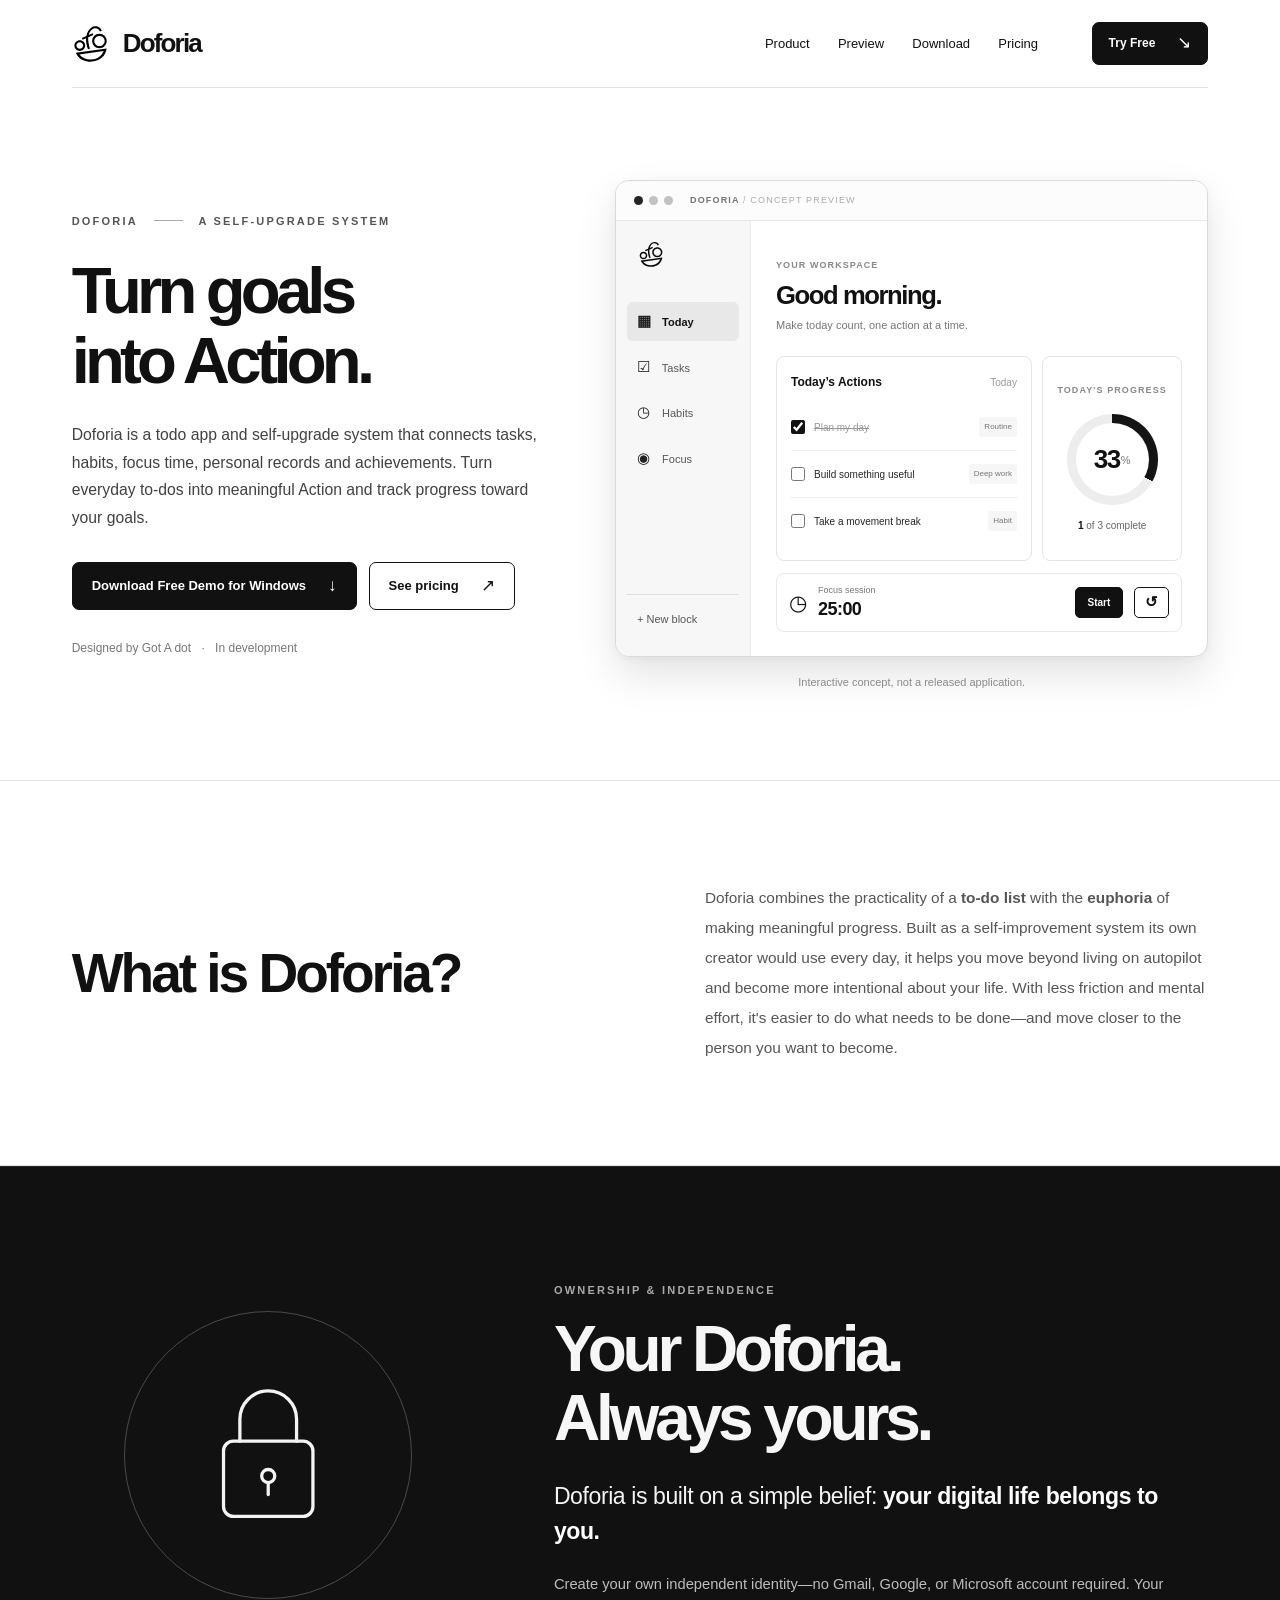
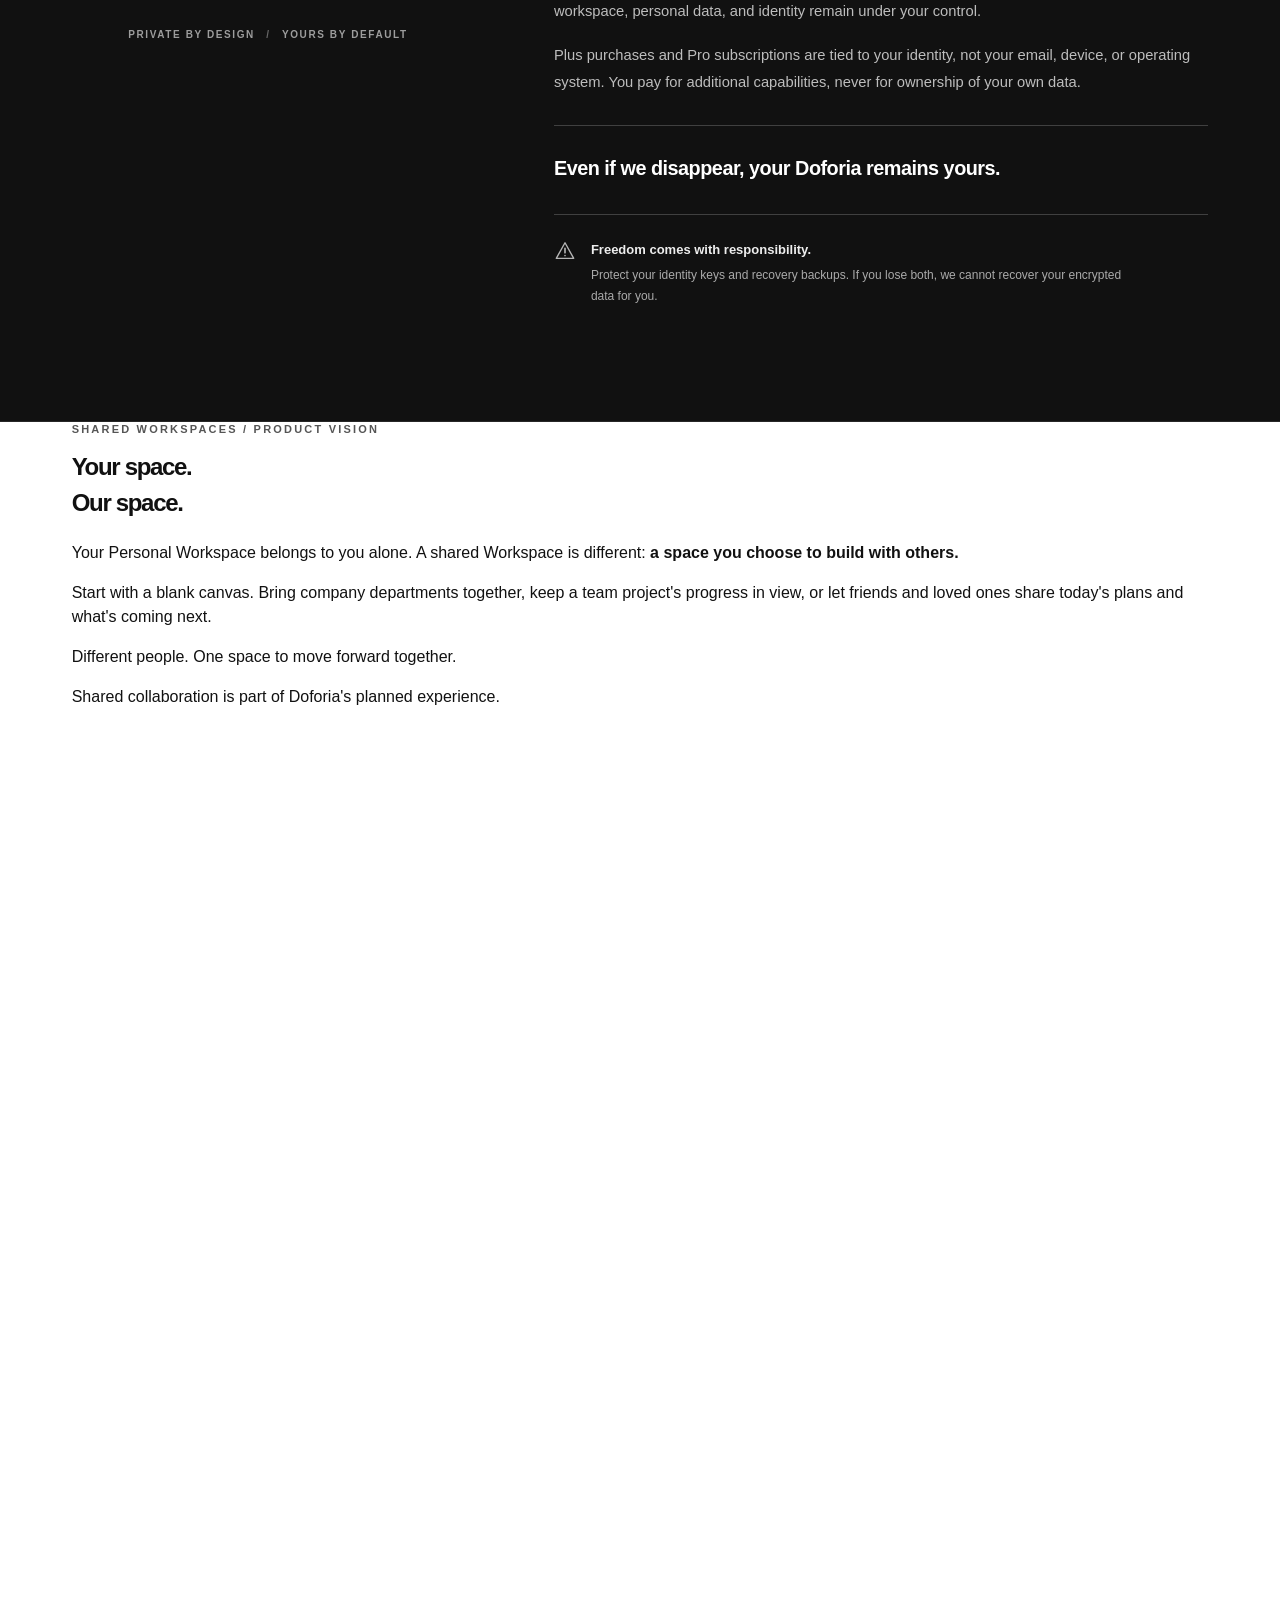
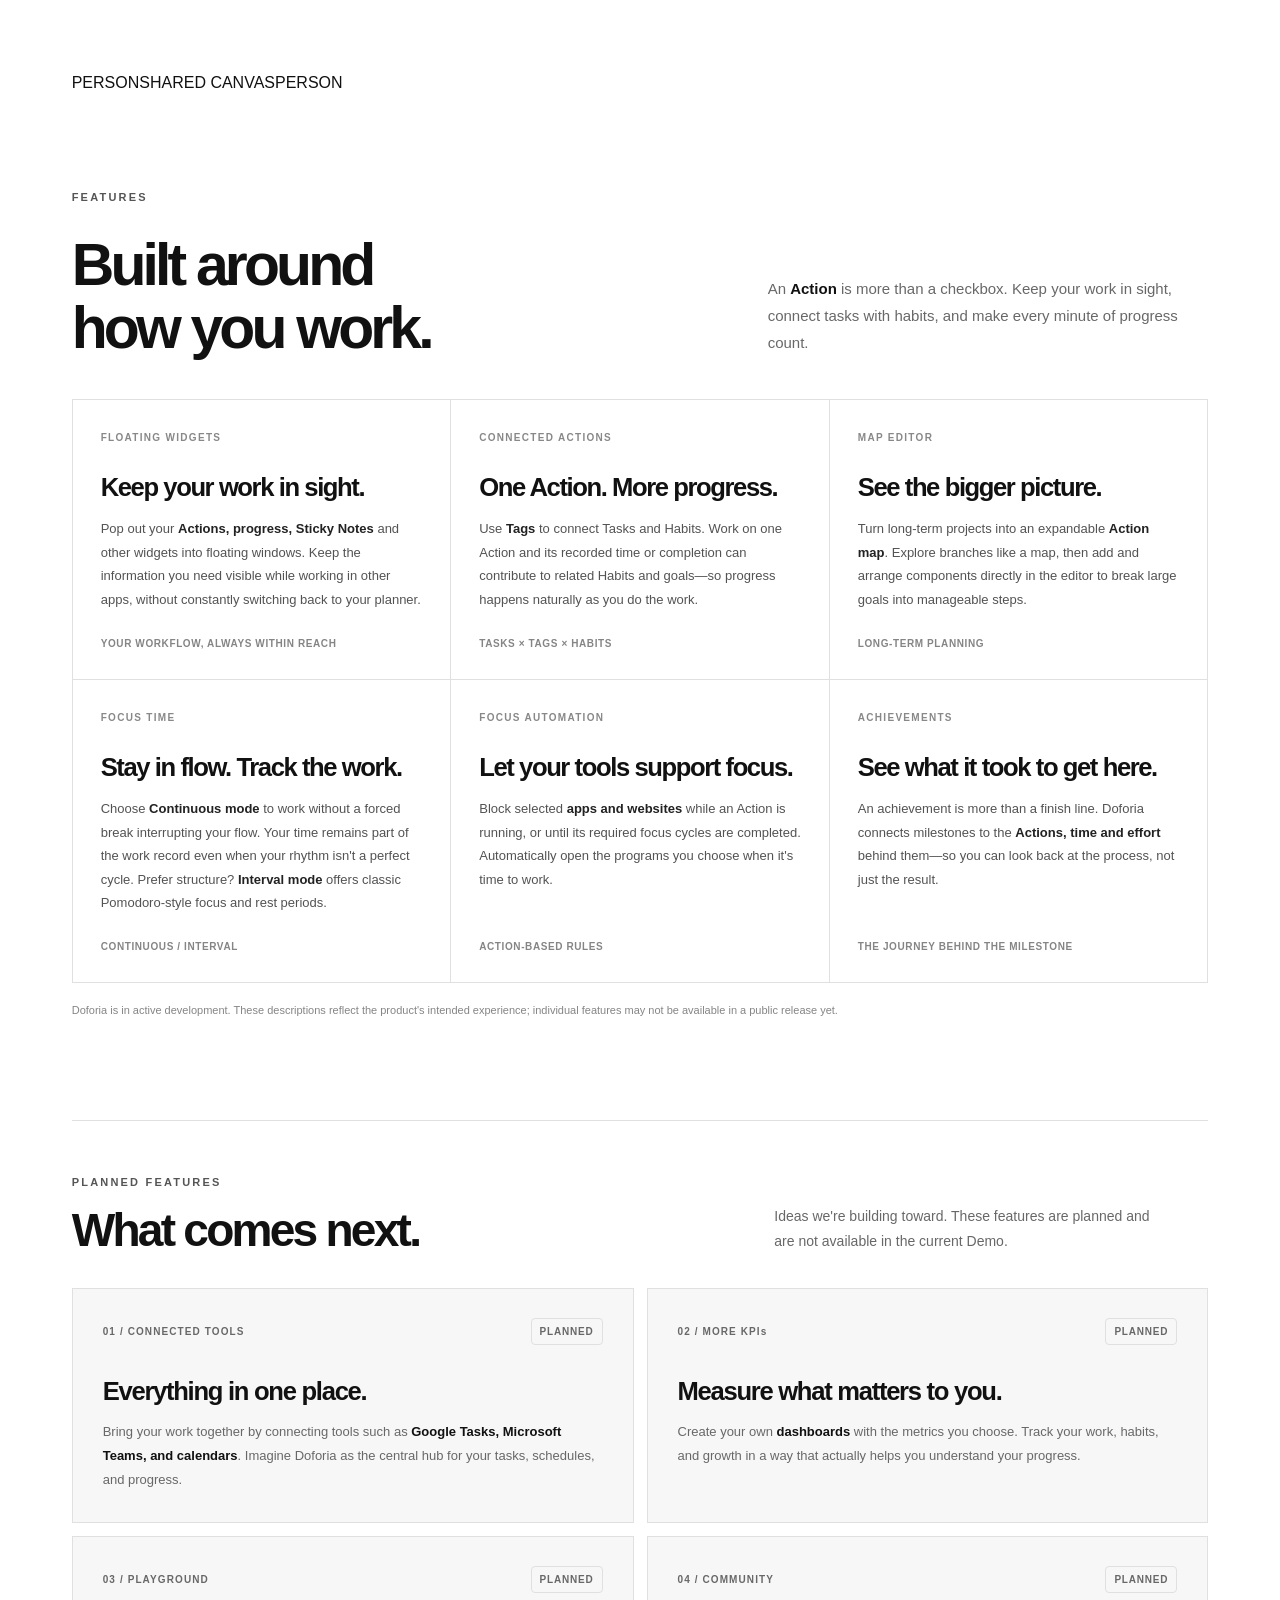
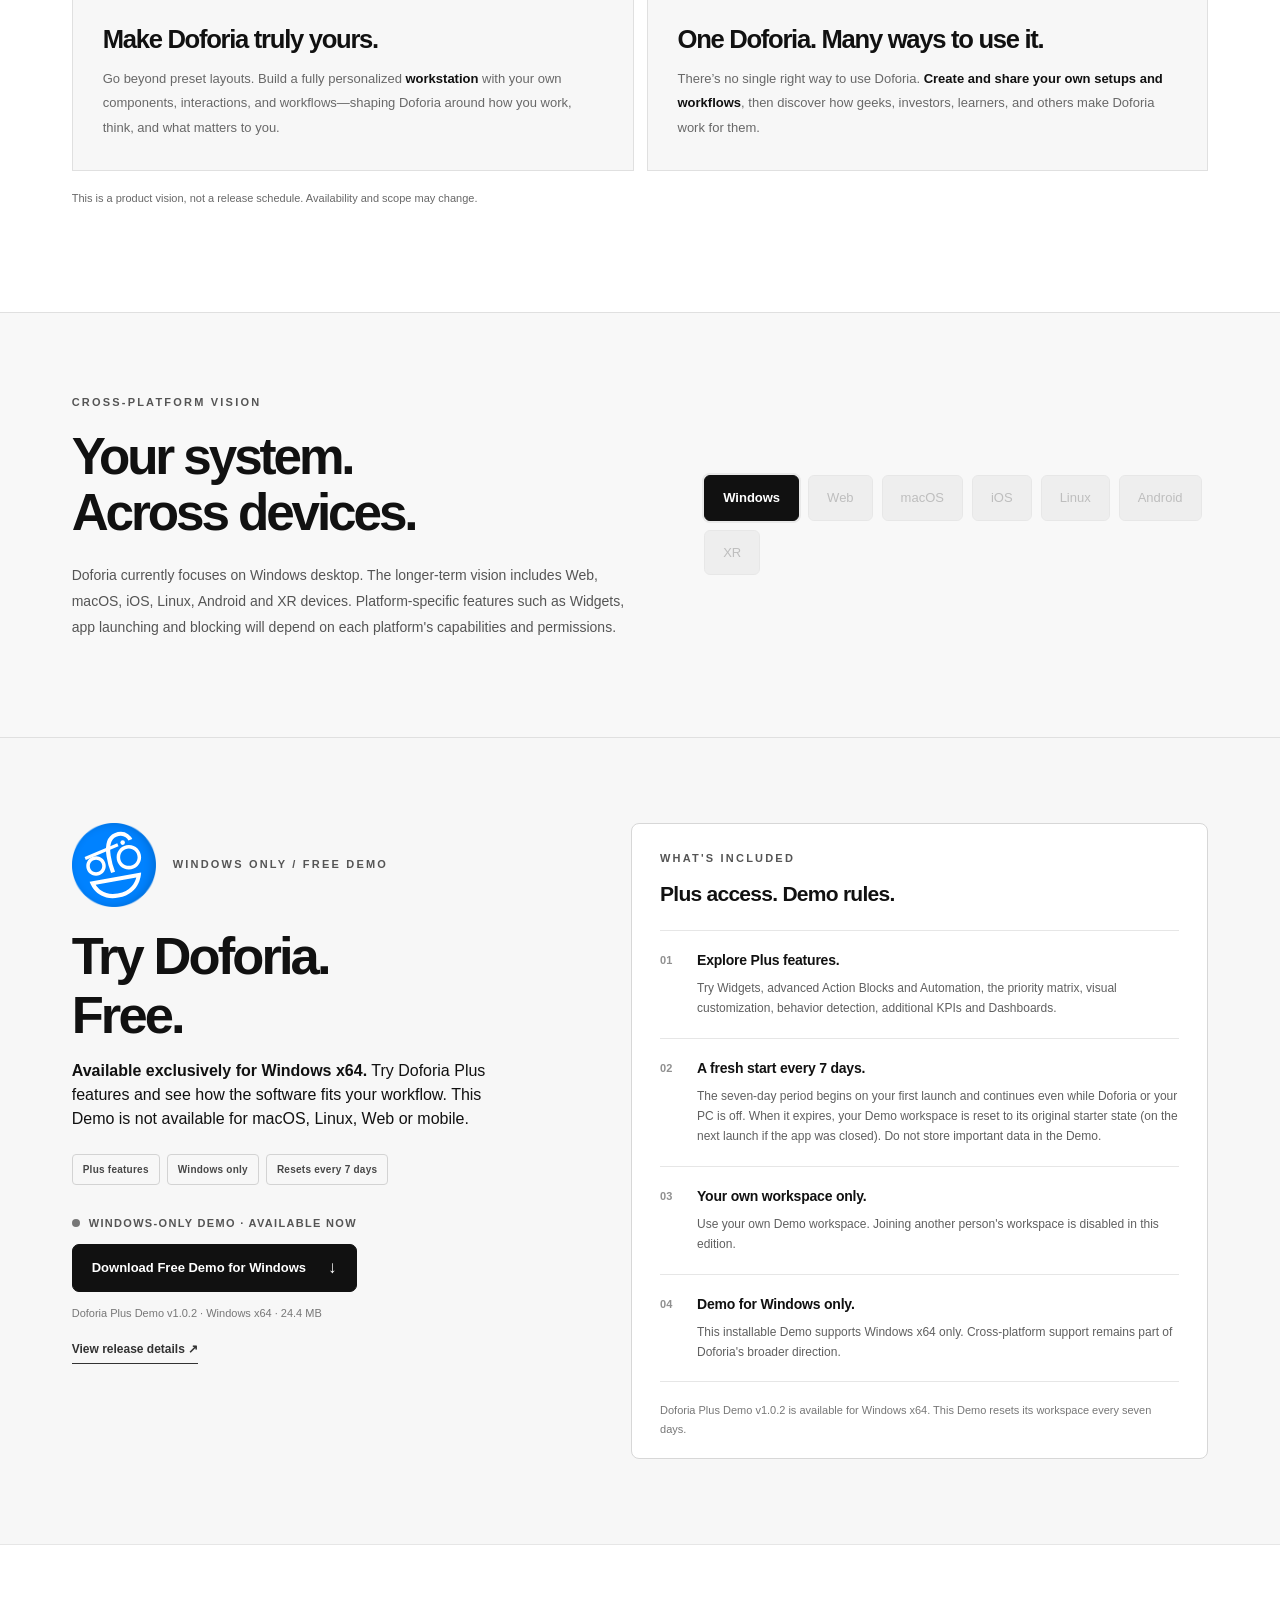
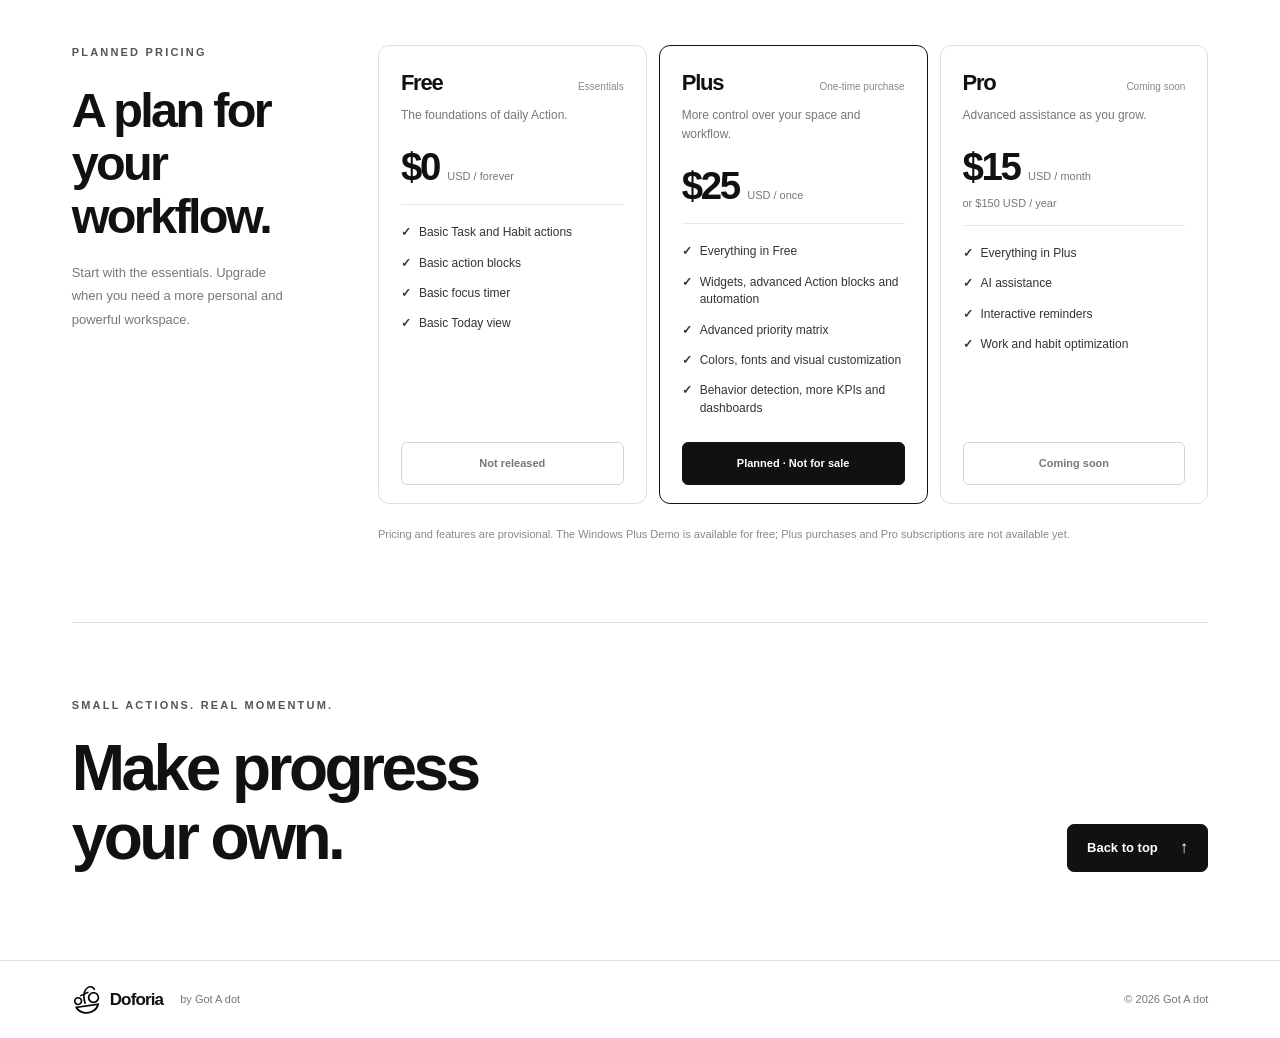
==== commit ec35a030: "Place ownership manifesto before Shared Workspace vision" ====
--- a/index.html
+++ b/index.html
@@ -135,6 +135,40 @@
       </section>
 
 
+      <section class="ownership-section" id="ownership" aria-labelledby="ownership-title">
+        <div class="ownership-inner wrap">
+          <div class="ownership-visual" aria-hidden="true">
+            <div class="ownership-lock-frame">
+              <svg class="ownership-lock" viewBox="0 0 160 160" fill="none" xmlns="http://www.w3.org/2000/svg">
+                <rect x="39" y="68" width="82" height="69" rx="9" stroke="currentColor" stroke-width="3"/>
+                <path d="M54 68V48C54 33.6 65.6 22 80 22C94.4 22 106 33.6 106 48V68" stroke="currentColor" stroke-width="3" stroke-linecap="round"/>
+                <circle cx="80" cy="100" r="6" stroke="currentColor" stroke-width="3"/>
+                <path d="M80 106V117" stroke="currentColor" stroke-width="3" stroke-linecap="round"/>
+              </svg>
+            </div>
+            <span class="ownership-visual-label">PRIVATE BY DESIGN <span aria-hidden="true">/</span> YOURS BY DEFAULT</span>
+          </div>
+          <div class="ownership-copy">
+            <p class="eyebrow">OWNERSHIP &amp; INDEPENDENCE</p>
+            <h2 id="ownership-title">Your Doforia.<br>Always yours.</h2>
+            <p class="ownership-lead">Doforia is built on a simple belief: <strong>your digital life belongs to you.</strong></p>
+            <p>Create your own independent identity—no Gmail, Google, or Microsoft account required. Your workspace, personal data, and identity remain under your control.</p>
+            <p>Plus purchases and Pro subscriptions are tied to your identity, not your email, device, or operating system. You pay for additional capabilities, never for ownership of your own data.</p>
+            <p class="ownership-promise">Even if we disappear, your Doforia remains yours.</p>
+            <div class="ownership-caution">
+              <svg viewBox="0 0 24 24" fill="none" xmlns="http://www.w3.org/2000/svg" aria-hidden="true">
+                <path d="M12 3L2.5 20h19L12 3Z" stroke="currentColor" stroke-width="1.5" stroke-linejoin="round"/>
+                <path d="M12 9v5M12 17h.01" stroke="currentColor" stroke-width="1.8" stroke-linecap="round"/>
+              </svg>
+              <div>
+                <strong>Freedom comes with responsibility.</strong>
+                <p>Protect your identity keys and recovery backups. If you lose both, we cannot recover your encrypted data for you.</p>
+              </div>
+            </div>
+          </div>
+        </div>
+      </section>
+
       <section class="shared-workspace-section" id="shared-workspace" aria-labelledby="shared-workspace-title">
         <div class="shared-workspace-inner wrap">
           <div class="shared-workspace-copy">
@@ -187,40 +221,6 @@
         </div>
       </section>
 
-      <section class="ownership-section" id="ownership" aria-labelledby="ownership-title">
-        <div class="ownership-inner wrap">
-          <div class="ownership-visual" aria-hidden="true">
-            <div class="ownership-lock-frame">
-              <svg class="ownership-lock" viewBox="0 0 160 160" fill="none" xmlns="http://www.w3.org/2000/svg">
-                <rect x="39" y="68" width="82" height="69" rx="9" stroke="currentColor" stroke-width="3"/>
-                <path d="M54 68V48C54 33.6 65.6 22 80 22C94.4 22 106 33.6 106 48V68" stroke="currentColor" stroke-width="3" stroke-linecap="round"/>
-                <circle cx="80" cy="100" r="6" stroke="currentColor" stroke-width="3"/>
-                <path d="M80 106V117" stroke="currentColor" stroke-width="3" stroke-linecap="round"/>
-              </svg>
-            </div>
-            <span class="ownership-visual-label">PRIVATE BY DESIGN <span aria-hidden="true">/</span> YOURS BY DEFAULT</span>
-          </div>
-          <div class="ownership-copy">
-            <p class="eyebrow">OWNERSHIP &amp; INDEPENDENCE</p>
-            <h2 id="ownership-title">Your Doforia.<br>Always yours.</h2>
-            <p class="ownership-lead">Doforia is built on a simple belief: <strong>your digital life belongs to you.</strong></p>
-            <p>Create your own independent identity—no Gmail, Google, or Microsoft account required. Your workspace, personal data, and identity remain under your control.</p>
-            <p>Plus purchases and Pro subscriptions are tied to your identity, not your email, device, or operating system. You pay for additional capabilities, never for ownership of your own data.</p>
-            <p class="ownership-promise">Even if we disappear, your Doforia remains yours.</p>
-            <div class="ownership-caution">
-              <svg viewBox="0 0 24 24" fill="none" xmlns="http://www.w3.org/2000/svg" aria-hidden="true">
-                <path d="M12 3L2.5 20h19L12 3Z" stroke="currentColor" stroke-width="1.5" stroke-linejoin="round"/>
-                <path d="M12 9v5M12 17h.01" stroke="currentColor" stroke-width="1.8" stroke-linecap="round"/>
-              </svg>
-              <div>
-                <strong>Freedom comes with responsibility.</strong>
-                <p>Protect your identity keys and recovery backups. If you lose both, we cannot recover your encrypted data for you.</p>
-              </div>
-            </div>
-          </div>
-        </div>
-      </section>
-
       <section class="system-section wrap" id="system" aria-labelledby="system-title">
         <div class="system-heading">
           <p class="eyebrow">FEATURES</p>
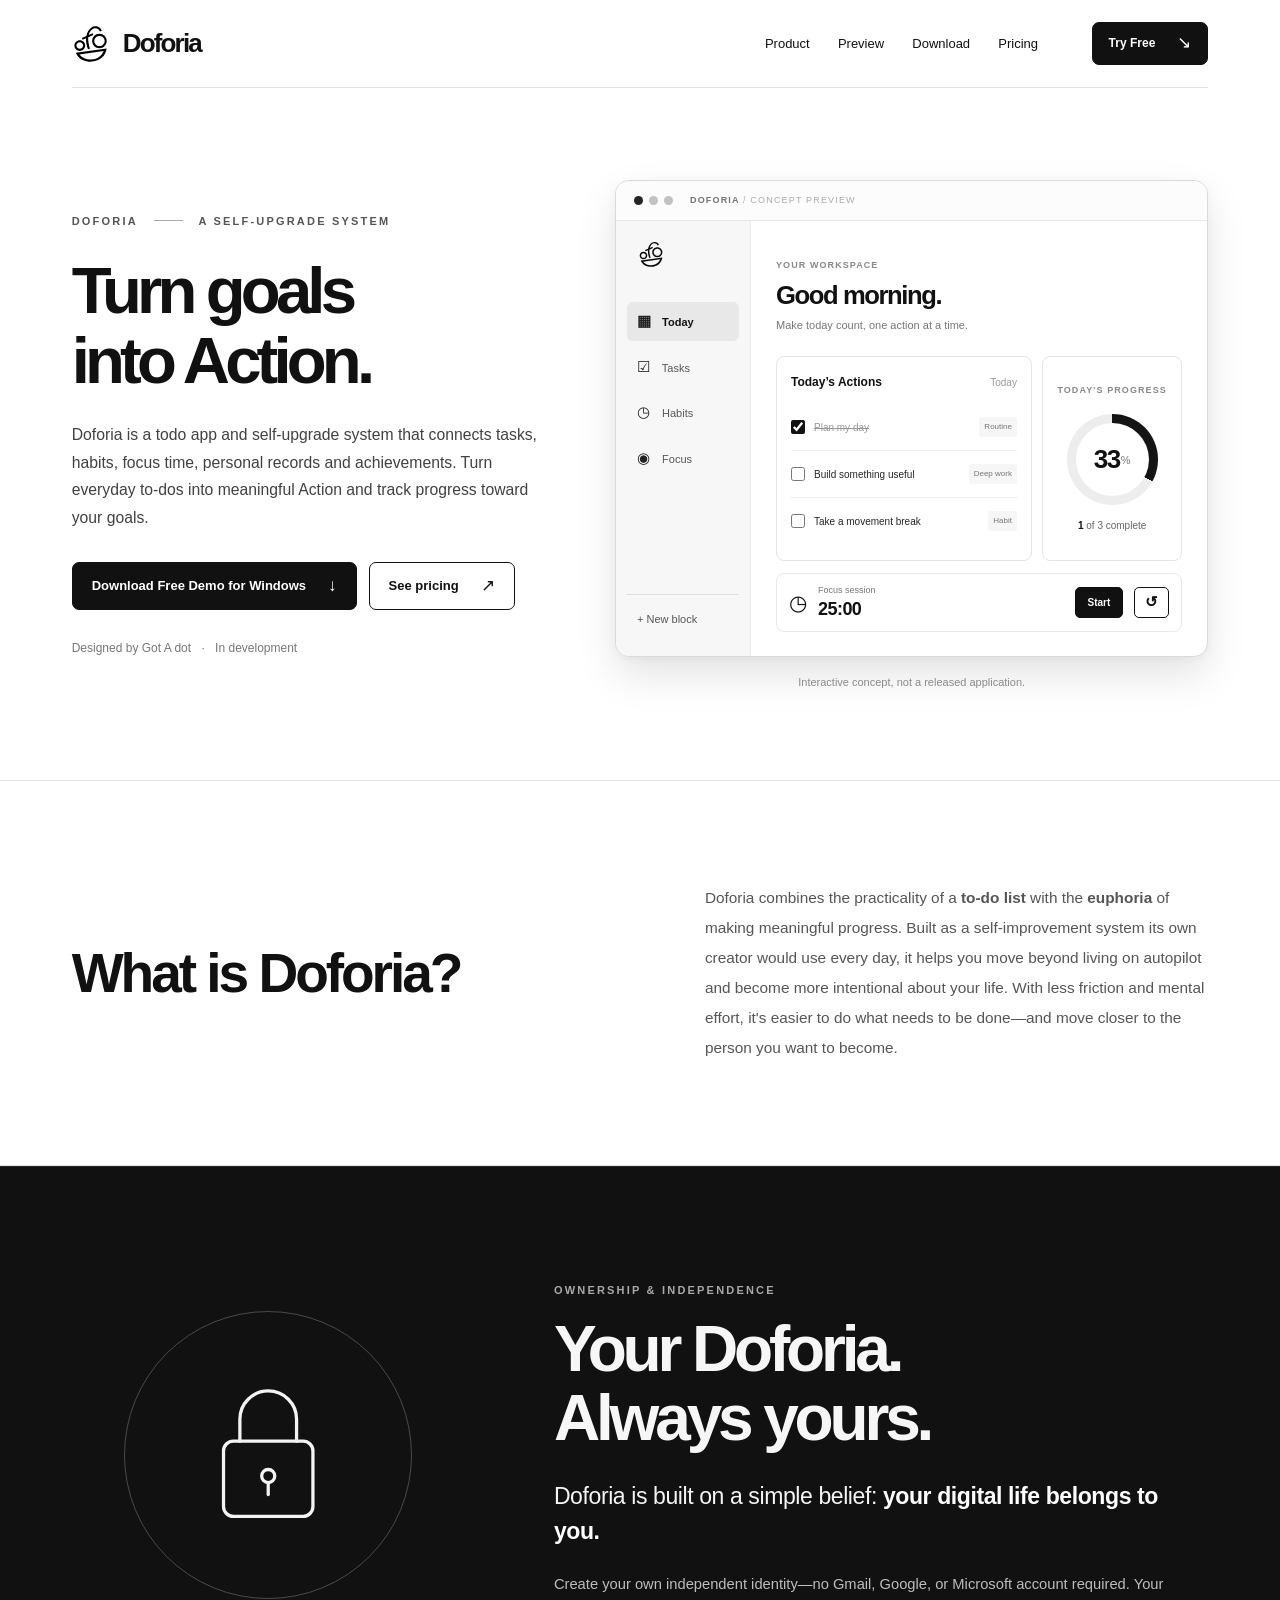
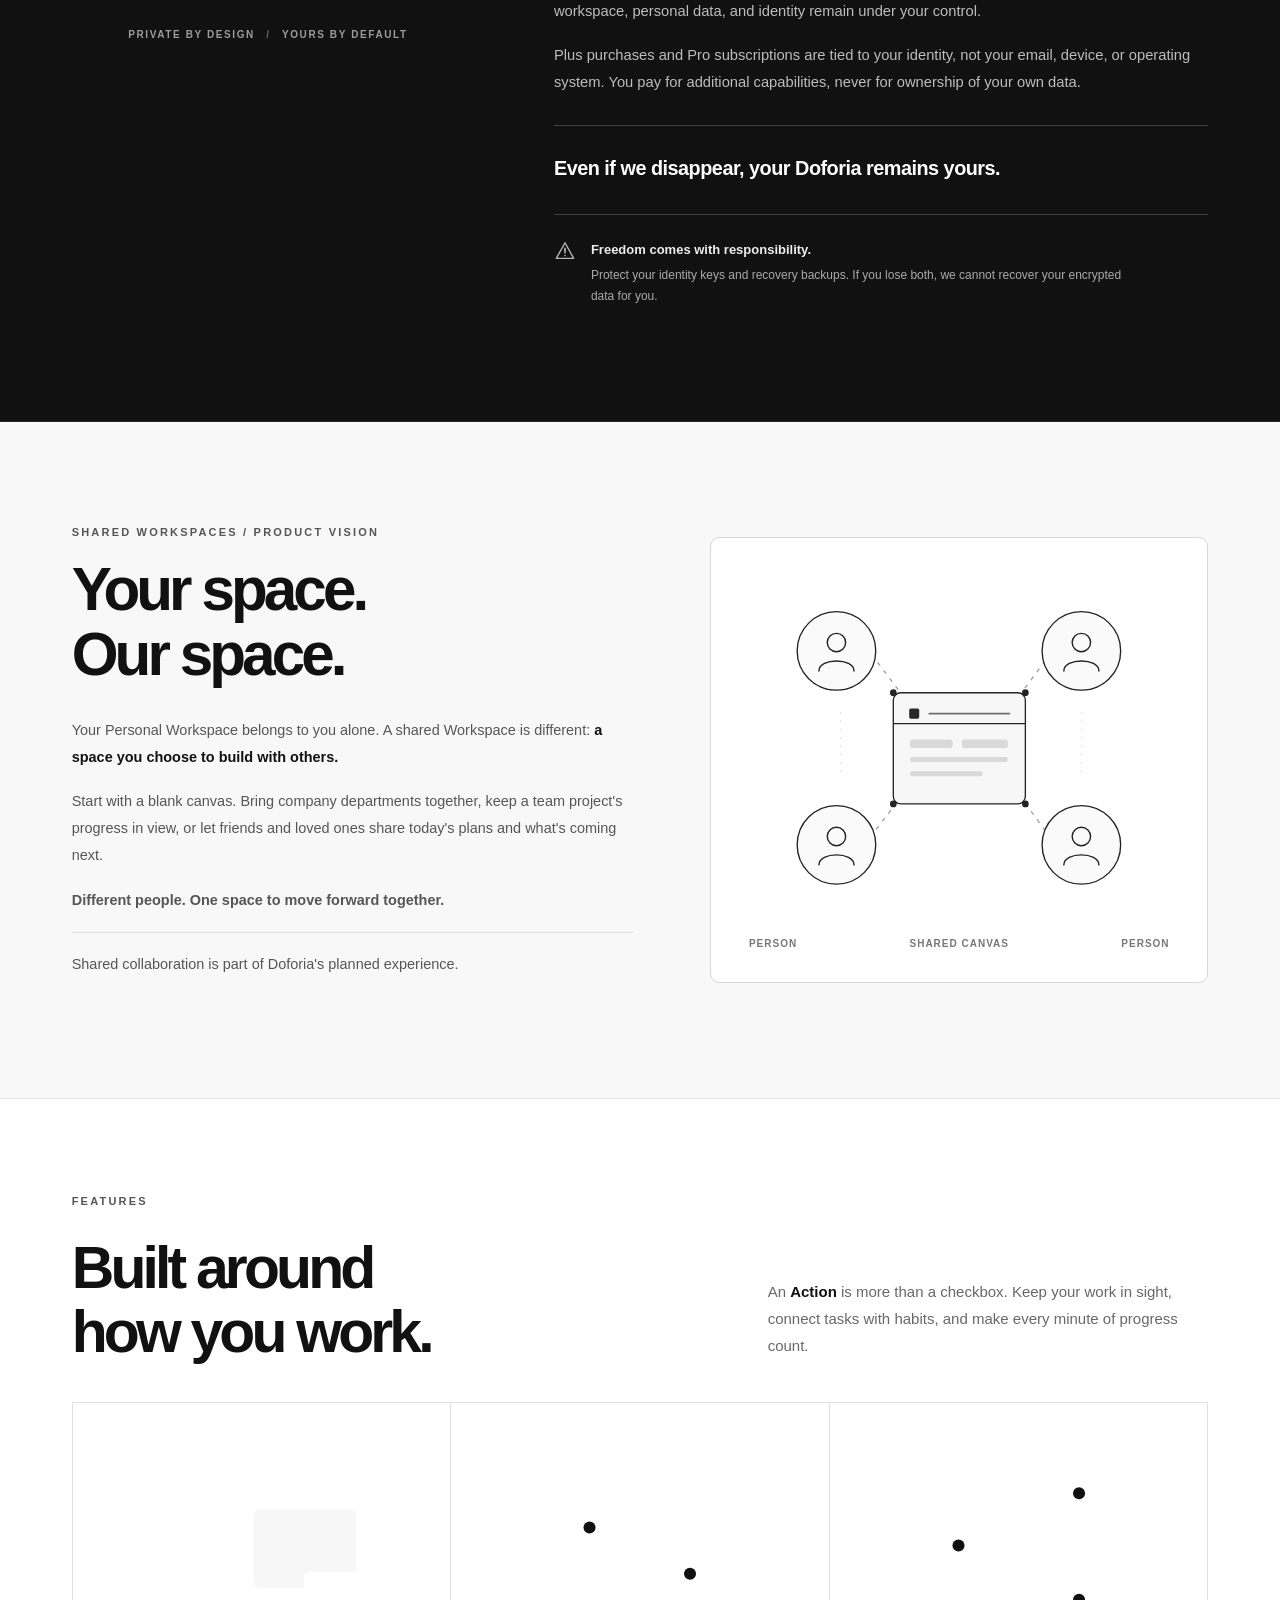
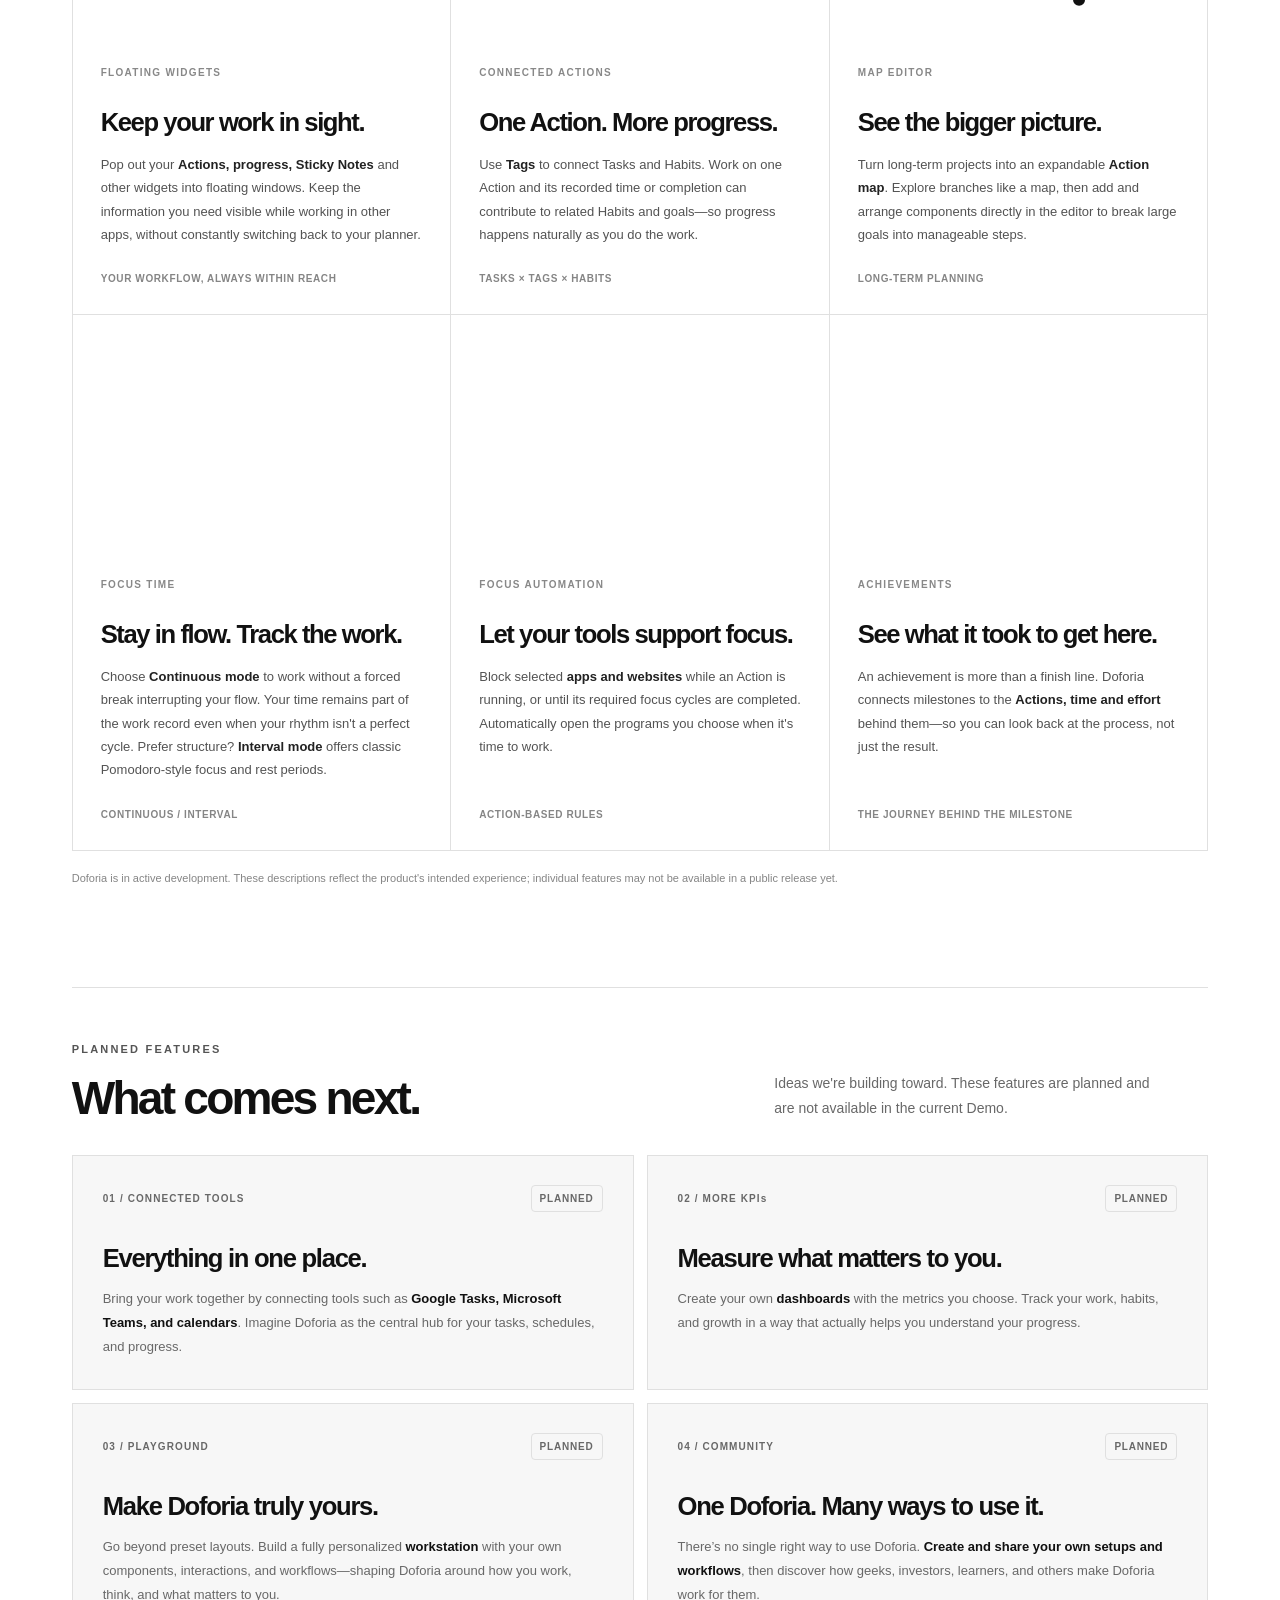
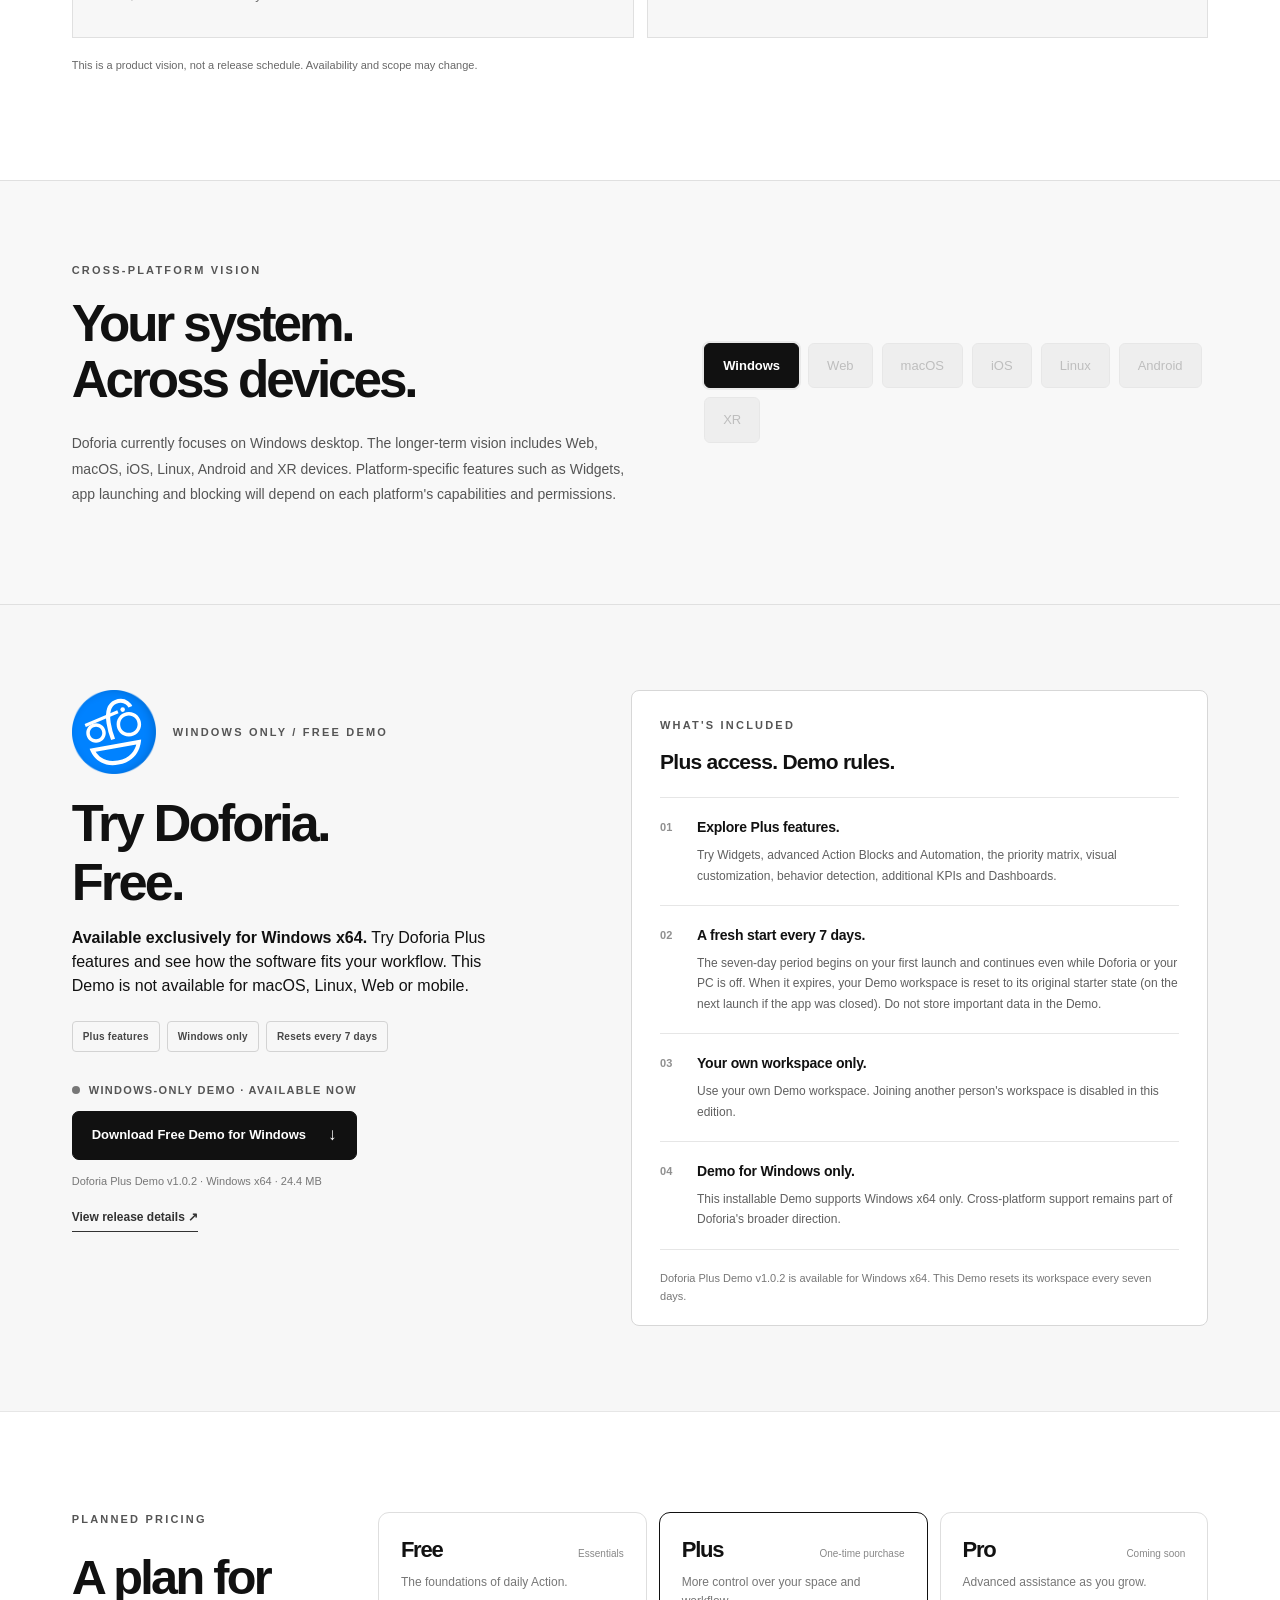
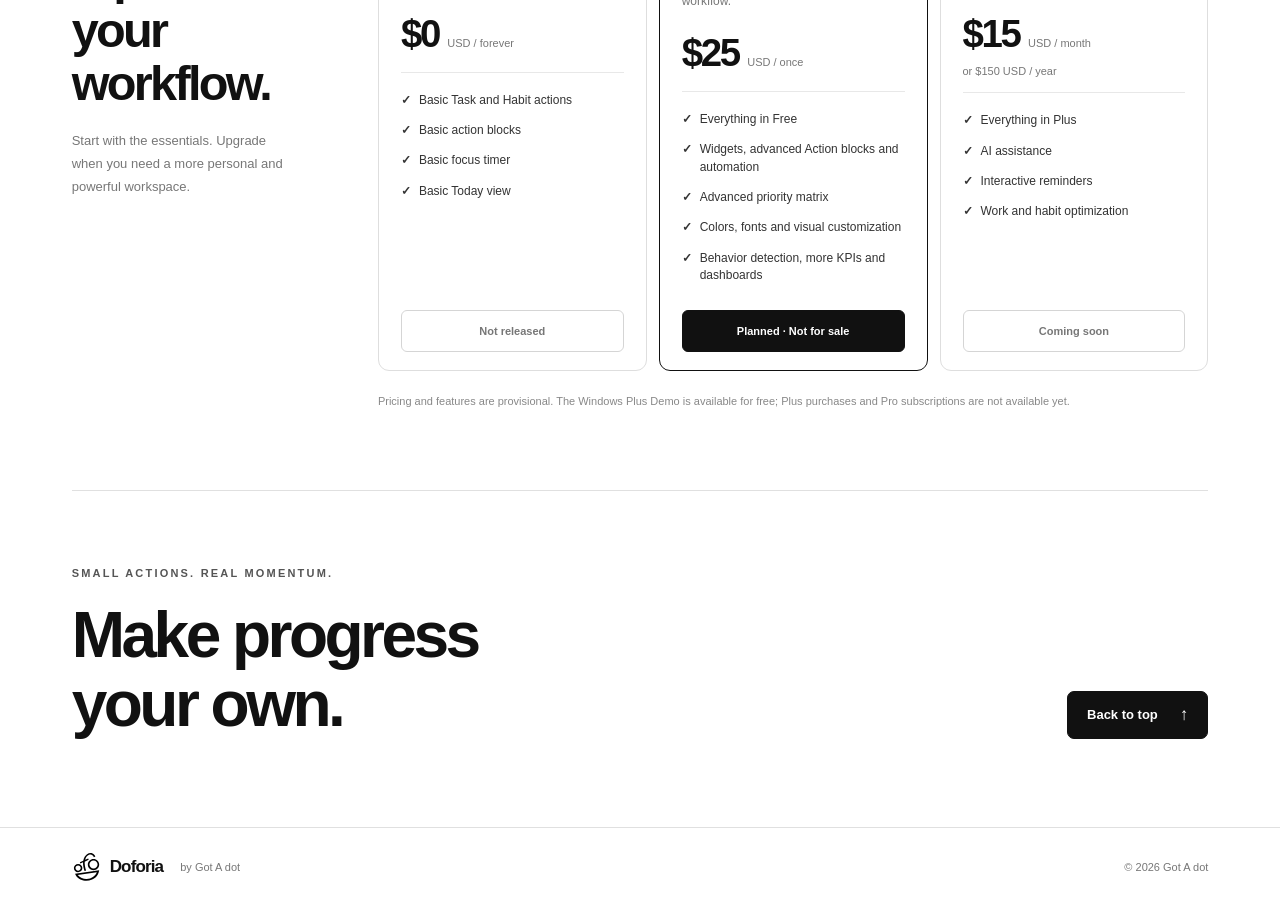
==== commit c39d0282: "Add six approved monochrome SVG feature icons" ====
--- a/index.html
+++ b/index.html
@@ -231,36 +231,54 @@
         </div>
         <div class="system-grid">
           <article class="system-card">
+            <div class="system-icon" aria-hidden="true">
+              <svg viewBox="0 0 160 112" fill="none" xmlns="http://www.w3.org/2000/svg" focusable="false"><rect x="12" y="14" width="136" height="83" rx="6"/><path d="M12 29h136M22 22h2M31 22h2"/><rect x="24" y="39" width="45" height="43" rx="3"/><path d="M31 49h24M31 57h30M31 65h18"/><rect x="76" y="38" width="51" height="39" rx="3" fill="var(--soft)"/><path d="M85 49h23M85 58h31"/><rect x="101" y="69" width="37" height="32" rx="3" fill="var(--panel)"/><path d="M109 81h21M109 89h13"/></svg>
+            </div>
             <span class="system-number">FLOATING WIDGETS</span>
             <h3>Keep your work in sight.</h3>
             <p>Pop out your <strong>Actions, progress, Sticky Notes</strong> and other widgets into floating windows. Keep the information you need visible while working in other apps, without constantly switching back to your planner.</p>
             <span class="system-status">YOUR WORKFLOW, ALWAYS WITHIN REACH</span>
           </article>
           <article class="system-card">
+            <div class="system-icon" aria-hidden="true">
+              <svg viewBox="0 0 160 112" fill="none" xmlns="http://www.w3.org/2000/svg" focusable="false"><rect x="8" y="26" width="47" height="61" rx="5"/><rect x="105" y="26" width="47" height="61" rx="5"/><path d="M8 40h47M105 40h47"/><rect x="19" y="51" width="24" height="10" rx="2"/><path d="M19 70h24M116 56h24M116 67h18"/><path d="M55 47h45m-7-7 7 7-7 7M105 70H60m7-7-7 7 7 7"/><circle cx="55" cy="47" r="3" fill="currentColor"/><circle cx="105" cy="70" r="3" fill="currentColor"/></svg>
+            </div>
             <span class="system-number">CONNECTED ACTIONS</span>
             <h3>One Action. More progress.</h3>
             <p>Use <strong>Tags</strong> to connect Tasks and Habits. Work on one Action and its recorded time or completion can contribute to related Habits and goals—so progress happens naturally as you do the work.</p>
             <span class="system-status">TASKS × TAGS × HABITS</span>
           </article>
           <article class="system-card">
+            <div class="system-icon" aria-hidden="true">
+              <svg viewBox="0 0 160 112" fill="none" xmlns="http://www.w3.org/2000/svg" focusable="false"><rect x="5" y="44" width="33" height="24" rx="4"/><rect x="62" y="19" width="34" height="22" rx="4"/><rect x="62" y="72" width="34" height="22" rx="4"/><rect x="124" y="4" width="30" height="17" rx="3"/><rect x="124" y="33" width="30" height="17" rx="3"/><rect x="124" y="64" width="30" height="17" rx="3"/><rect x="124" y="93" width="30" height="17" rx="3"/><path d="M38 56h12V30h12M50 56v27h12M96 30h14V12h14M110 30v12h14M96 83h14V72h14M110 83v18h14"/><circle cx="50" cy="56" r="3" fill="currentColor"/><circle cx="110" cy="30" r="3" fill="currentColor"/><circle cx="110" cy="83" r="3" fill="currentColor"/></svg>
+            </div>
             <span class="system-number">MAP EDITOR</span>
             <h3>See the bigger picture.</h3>
             <p>Turn long-term projects into an expandable <strong>Action map</strong>. Explore branches like a map, then add and arrange components directly in the editor to break large goals into manageable steps.</p>
             <span class="system-status">LONG-TERM PLANNING</span>
           </article>
           <article class="system-card">
+            <div class="system-icon" aria-hidden="true">
+              <svg viewBox="0 0 160 112" fill="none" xmlns="http://www.w3.org/2000/svg" focusable="false"><path d="M80 39c-12-18-39-12-44 13-7 34 10 53 44 53s51-19 44-53c-5-25-32-31-44-13Z"/><path d="M80 38c-4-9-12-14-22-14M80 38c4-9 12-14 22-14M80 38v-17M64 35l16 4 16-4"/><path d="M80 54v20l15 9"/><circle cx="80" cy="74" r="4"/><path d="M49 52a36 36 0 0 1 62 0" opacity=".45"/></svg>
+            </div>
             <span class="system-number">FOCUS TIME</span>
             <h3>Stay in flow. Track the work.</h3>
             <p>Choose <strong>Continuous mode</strong> to work without a forced break interrupting your flow. Your time remains part of the work record even when your rhythm isn't a perfect cycle. Prefer structure? <strong>Interval mode</strong> offers classic Pomodoro-style focus and rest periods.</p>
             <span class="system-status">CONTINUOUS / INTERVAL</span>
           </article>
           <article class="system-card">
+            <div class="system-icon" aria-hidden="true">
+              <svg viewBox="0 0 160 112" fill="none" xmlns="http://www.w3.org/2000/svg" focusable="false"><path d="M9 87h142v12H9z"/><circle cx="24" cy="93" r="4"/><circle cx="55" cy="93" r="4"/><circle cx="86" cy="93" r="4"/><circle cx="117" cy="93" r="4"/><rect x="16" y="64" width="23" height="18" rx="2"/><path d="M27 58v-8h28M49 45l6 5-6 5"/><rect x="58" y="31" width="45" height="51" rx="4"/><path d="M58 45h45M69 57h22M69 67h22"/><path d="M109 54h20l-5-5m5 5-5 5"/><rect x="128" y="64" width="20" height="18" rx="2"/><path d="M80 20v11"/></svg>
+            </div>
             <span class="system-number">FOCUS AUTOMATION</span>
             <h3>Let your tools support focus.</h3>
             <p>Block selected <strong>apps and websites</strong> while an Action is running, or until its required focus cycles are completed. Automatically open the programs you choose when it's time to work.</p>
             <span class="system-status">ACTION-BASED RULES</span>
           </article>
           <article class="system-card">
+            <div class="system-icon" aria-hidden="true">
+              <svg viewBox="0 0 160 112" fill="none" xmlns="http://www.w3.org/2000/svg" focusable="false"><path d="M56 20h48v29c0 19-10 30-24 30S56 68 56 49z"/><path d="M56 29H39v14c0 12 8 19 19 19M104 29h17v14c0 12-8 19-19 19"/><path d="M80 79v14M62 94h36"/><path d="m80 34 4 9 10 1-7 7 2 10-9-5-9 5 2-10-7-7 10-1z"/></svg>
+            </div>
             <span class="system-number">ACHIEVEMENTS</span>
             <h3>See what it took to get here.</h3>
             <p>An achievement is more than a finish line. Doforia connects milestones to the <strong>Actions, time and effort</strong> behind them—so you can look back at the process, not just the result.</p>
--- a/styles.css
+++ b/styles.css
@@ -202,6 +202,65 @@
   .features-inner { grid-template-columns: 1fr; row-gap: 24px; padding-block: 64px; }
   .features-inner h2 { font-size: clamp(35px, 8.6vw, 48px); }
   .features-inner p { font-size: 15px; }
+}
+
+/* Shared Workspace section */
+.shared-workspace-section { background:#f8f8f8; border-bottom:1px solid var(--line); }
+.shared-workspace-inner {
+  display:grid; grid-template-columns:minmax(0,1.06fr) minmax(0,.94fr);
+  column-gap:clamp(34px,6vw,96px); align-items:center;
+  padding-block:clamp(76px,8vw,122px);
+}
+.shared-workspace-copy { min-width:0; max-width:615px; }
+.shared-workspace-copy .eyebrow { margin-bottom:18px; }
+.shared-workspace-copy h2 {
+  font-size:clamp(43px,4.7vw,75px); line-height:1.08;
+  letter-spacing:-.065em; margin:0 0 29px;
+}
+.shared-workspace-copy > p:not(.eyebrow) { color:#565656; font-size:clamp(14px,1.13vw,16px); line-height:1.85; margin:0 0 18px; }
+.shared-workspace-copy > .shared-workspace-lead { color:#252525; font-size:clamp(18px,1.6vw,22px); line-height:1.65; }
+.shared-workspace-copy strong { font-weight:730; color:#111; }
+.shared-workspace-copy > .shared-workspace-closing { color:#111; font-weight:720; margin-top:26px; }
+.shared-workspace-copy > .shared-workspace-note { border-top:1px solid #dedede; padding-top:18px; margin-top:27px; font-size:11px; color:#777; }
+.shared-workspace-visual { min-width:0; border:1px solid #d7d7d7; border-radius:9px; padding:clamp(15px,2.4vw,32px); background:#fff; }
+.shared-workspace-diagram { display:block; width:100%; height:auto; }
+.shared-diagram-user { stroke:#222; stroke-width:1.6; fill:#fafafa; }
+.shared-diagram-face { stroke:#222; stroke-width:1.7; fill:none; }
+.shared-diagram-person { stroke:#222; stroke-width:1.7; stroke-linecap:round; fill:none; }
+.shared-diagram-link { stroke:#9b9b9b; }
+.shared-diagram-board { fill:#f7f7f7; stroke:#242424; stroke-width:1.6; }
+.shared-diagram-board-stroke { stroke:#242424; }
+.shared-diagram-filled { fill:#292929; }
+.shared-diagram-light { fill:#d9d9d9; }
+.shared-diagram-dot { fill:#242424; }
+.shared-workspace-visual-footer { display:flex; justify-content:space-between; gap:10px; font-size:10px; letter-spacing:.1em; font-weight:700; color:#777; padding:8px 7px 0; }
+@media(max-width:870px) {
+  .shared-workspace-inner { grid-template-columns:1fr; gap:32px; padding-block:70px; }
+  .shared-workspace-copy { max-width:710px; }
+  .shared-workspace-visual { max-width:600px; width:100%; margin:auto; }
+}
+@media(max-width:650px) {
+  .shared-workspace-inner { padding-block:58px 65px; gap:24px; }
+  .shared-workspace-copy h2 { font-size:clamp(42px,10vw,58px); }
+  .shared-workspace-visual { padding:13px; }
+  .shared-workspace-visual-footer { font-size:8px; letter-spacing:.04em; }
+}
+@media(prefers-color-scheme:dark) {
+  .shared-workspace-section { background:#1b1b1b; }
+  .shared-workspace-copy > p:not(.eyebrow) { color:#bbb; }
+  .shared-workspace-copy > .shared-workspace-lead,
+  .shared-workspace-copy > .shared-workspace-closing,
+  .shared-workspace-copy strong { color:#f5f5f5; }
+  .shared-workspace-copy > .shared-workspace-note { color:#aaa; border-color:#454545; }
+  .shared-workspace-visual { background:#242424; border-color:#555; }
+  .shared-diagram-user { stroke:#f0f0f0; fill:#303030; }
+  .shared-diagram-face, .shared-diagram-person { stroke:#f0f0f0; }
+  .shared-diagram-link { stroke:#a0a0a0; }
+  .shared-diagram-board { fill:#2b2b2b; stroke:#f0f0f0; }
+  .shared-diagram-board-stroke { stroke:#f0f0f0; }
+  .shared-diagram-filled, .shared-diagram-dot { fill:#f0f0f0; }
+  .shared-diagram-light { fill:#656565; }
+  .shared-workspace-visual-footer { color:#c8c8c8; }
 }
 
 /* Ownership manifesto — independent from the time-limited Demo */
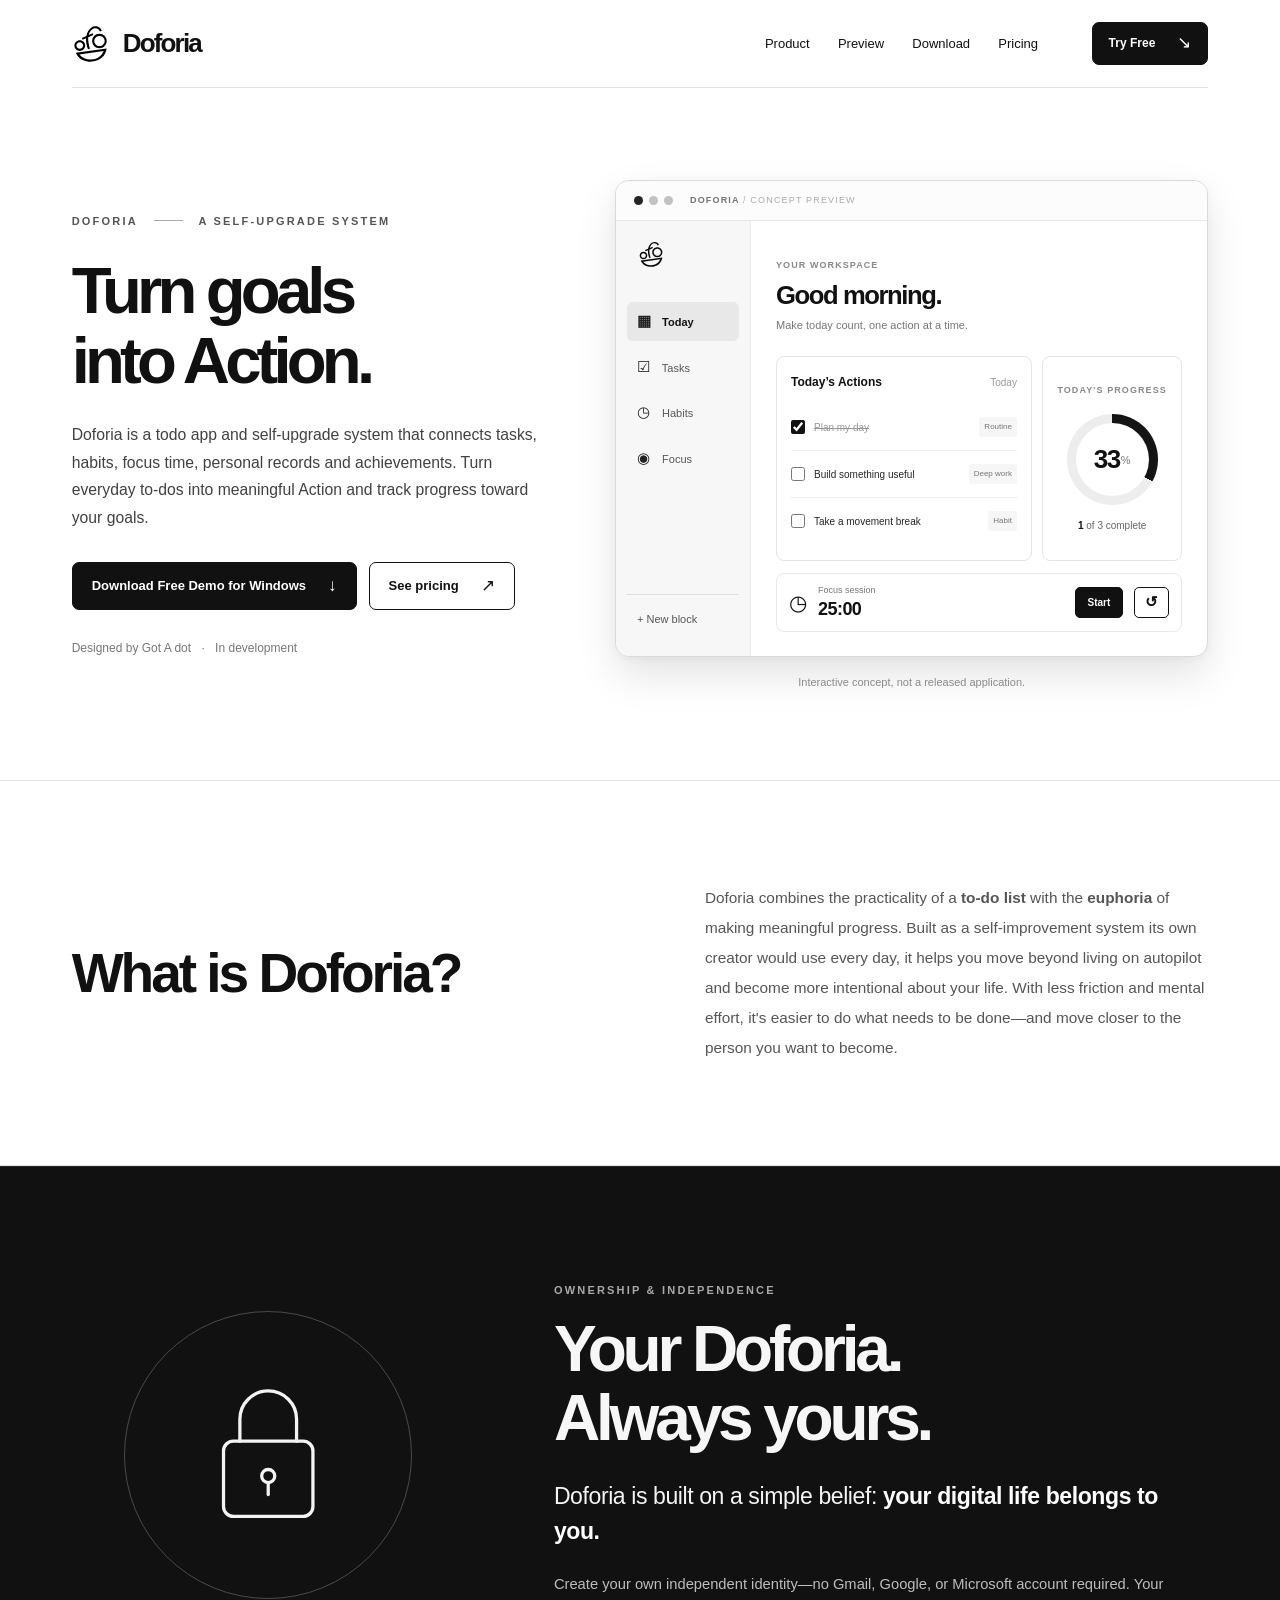
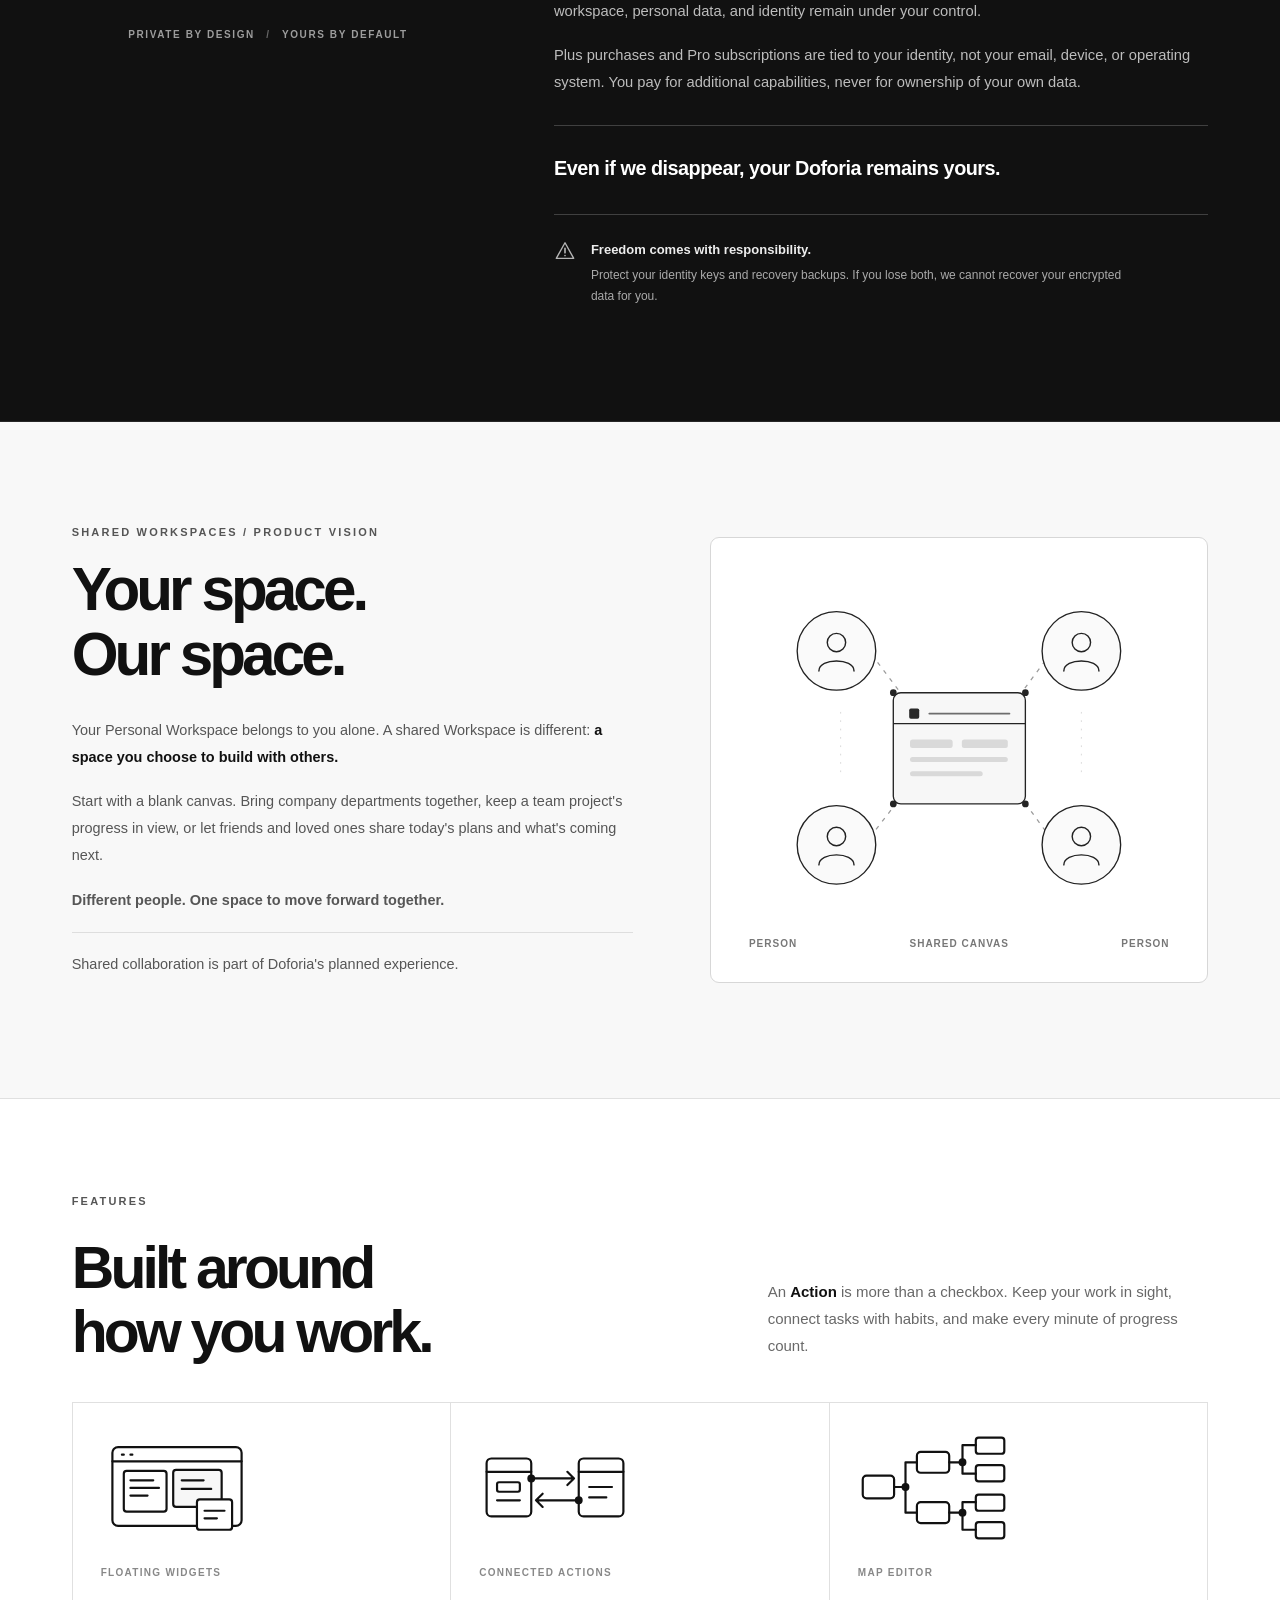
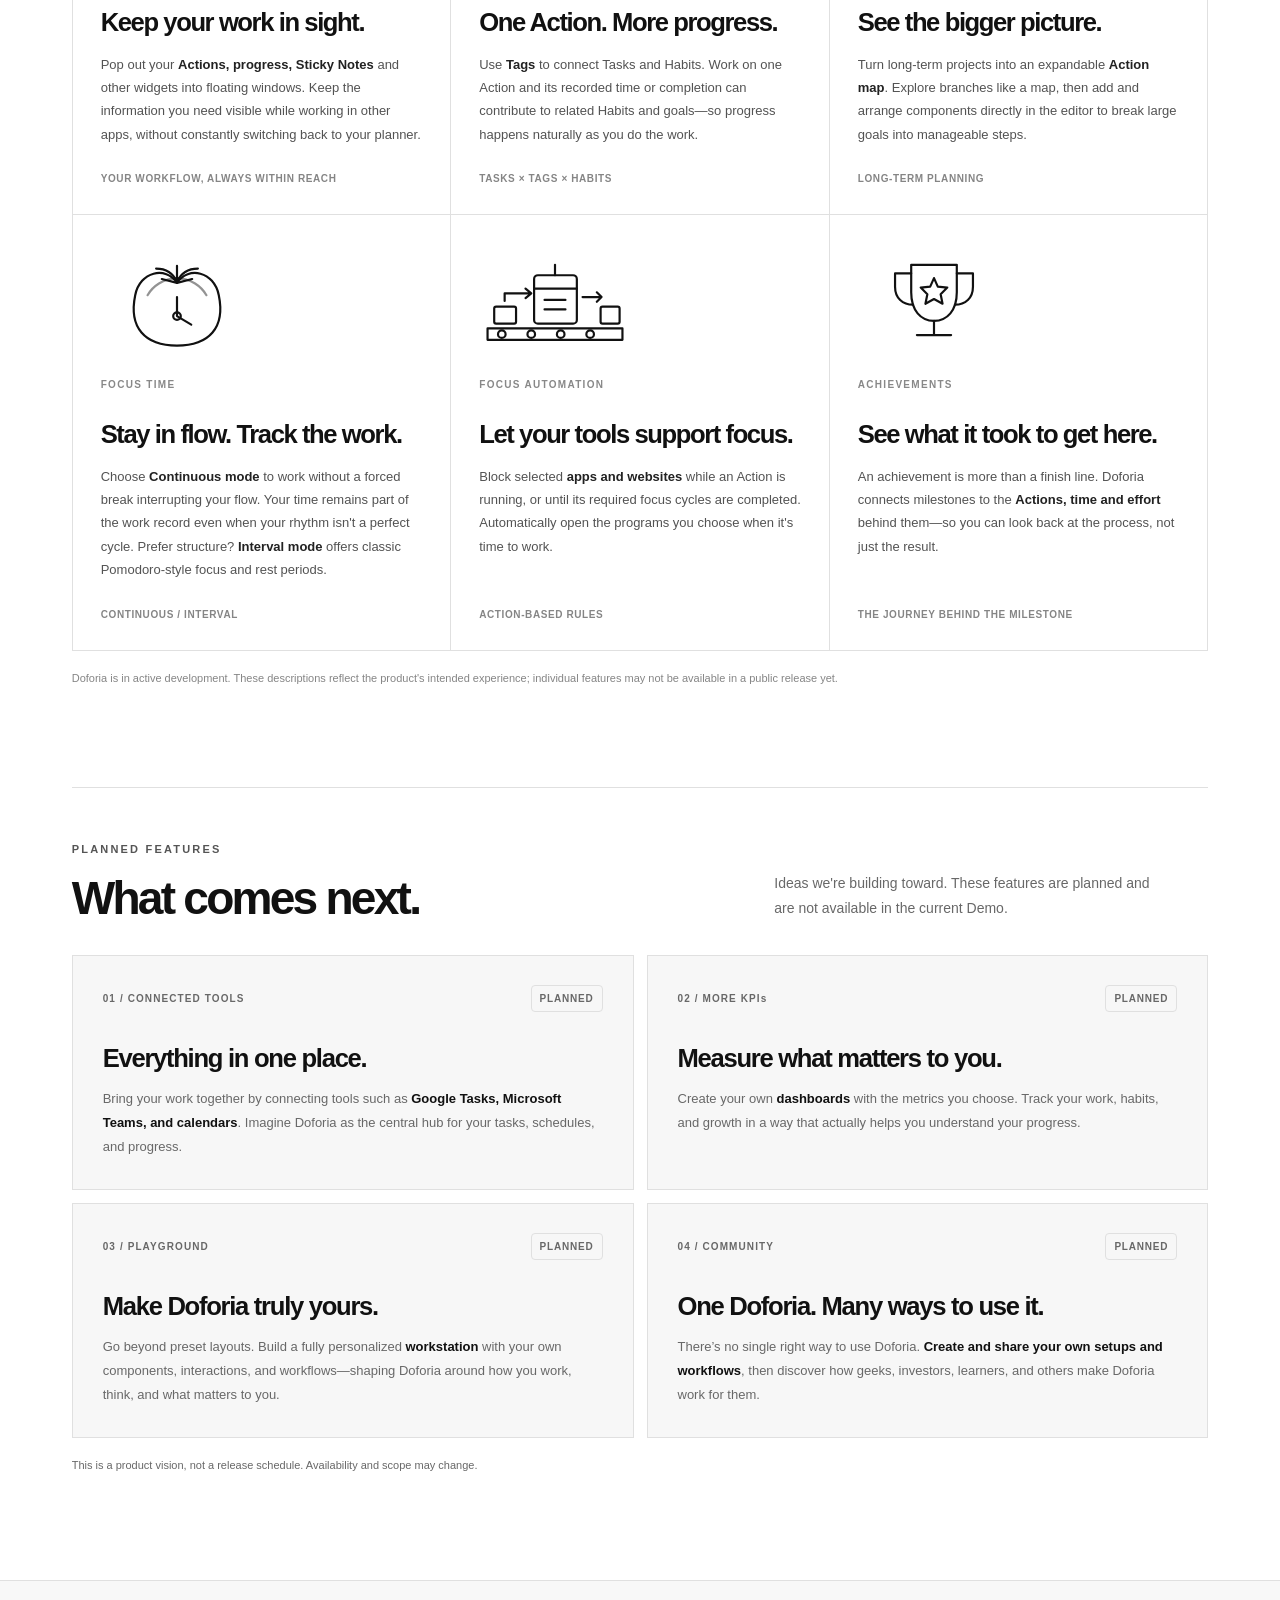
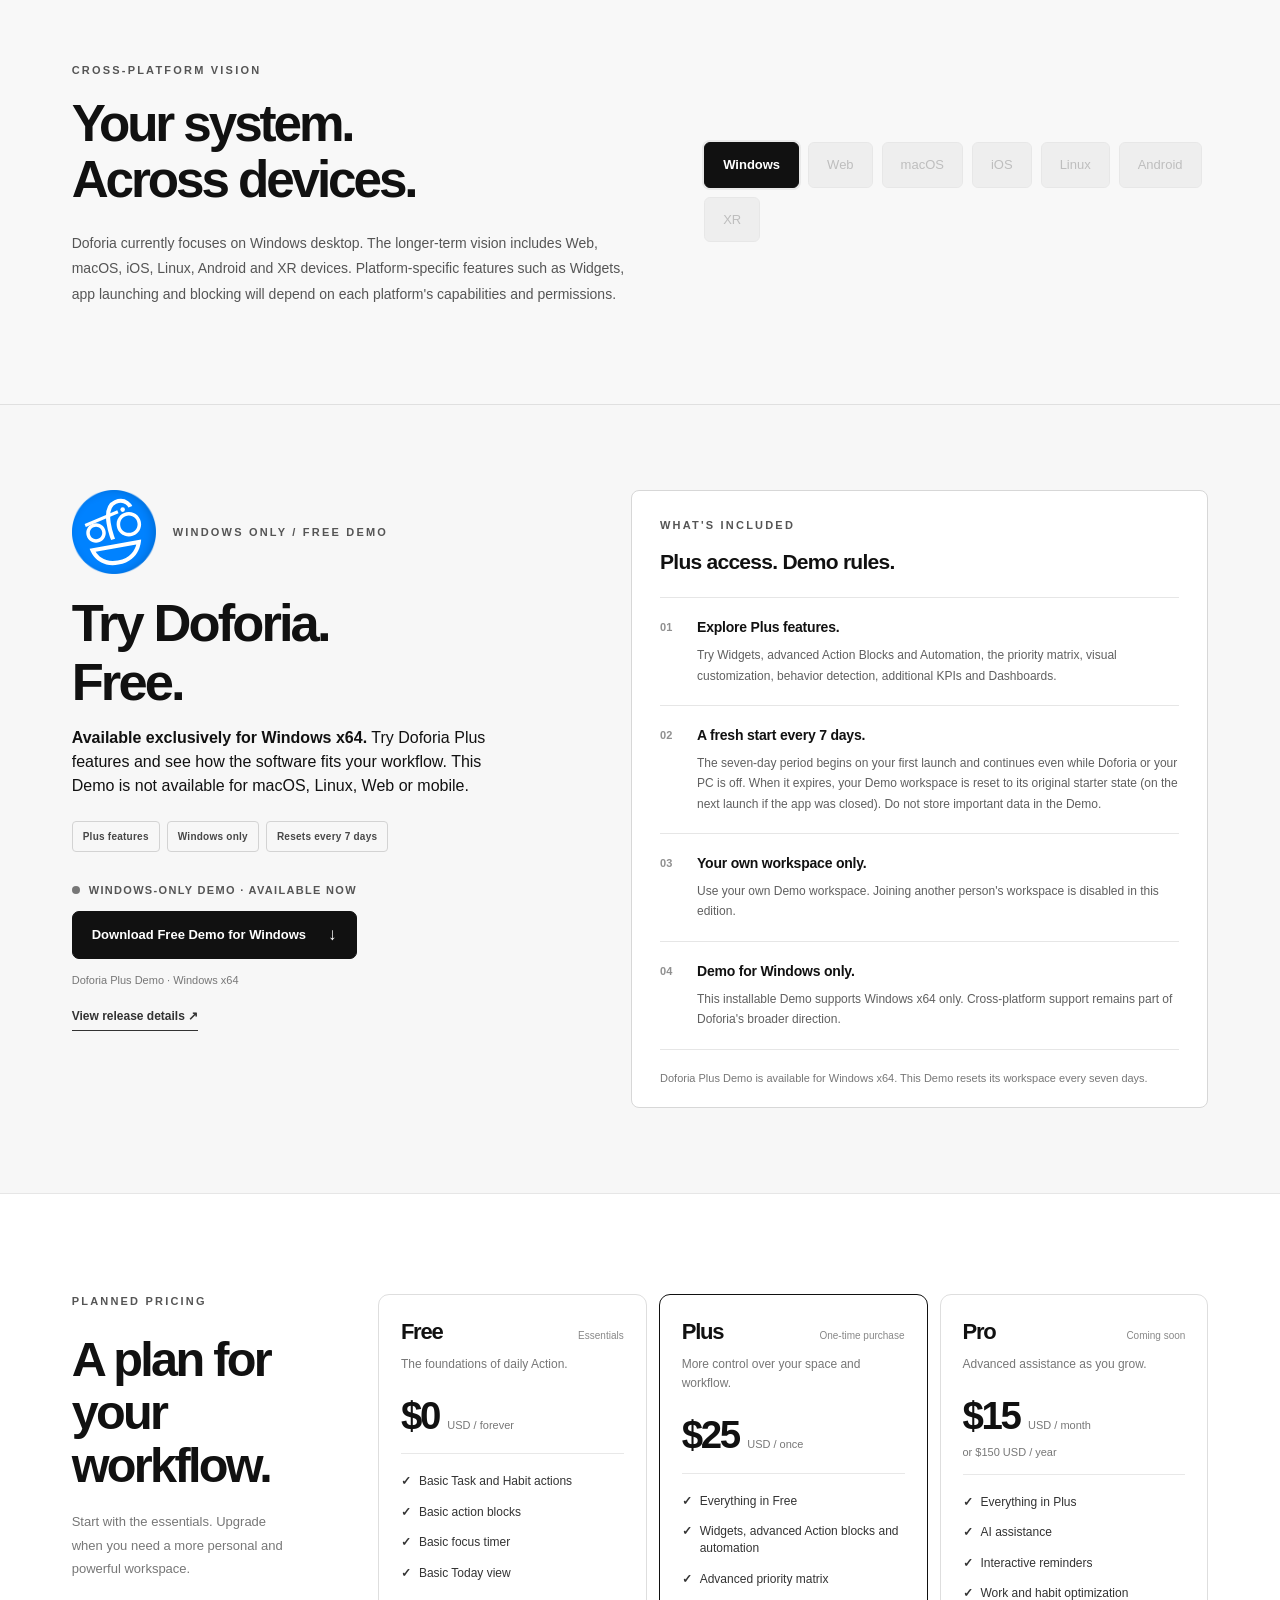
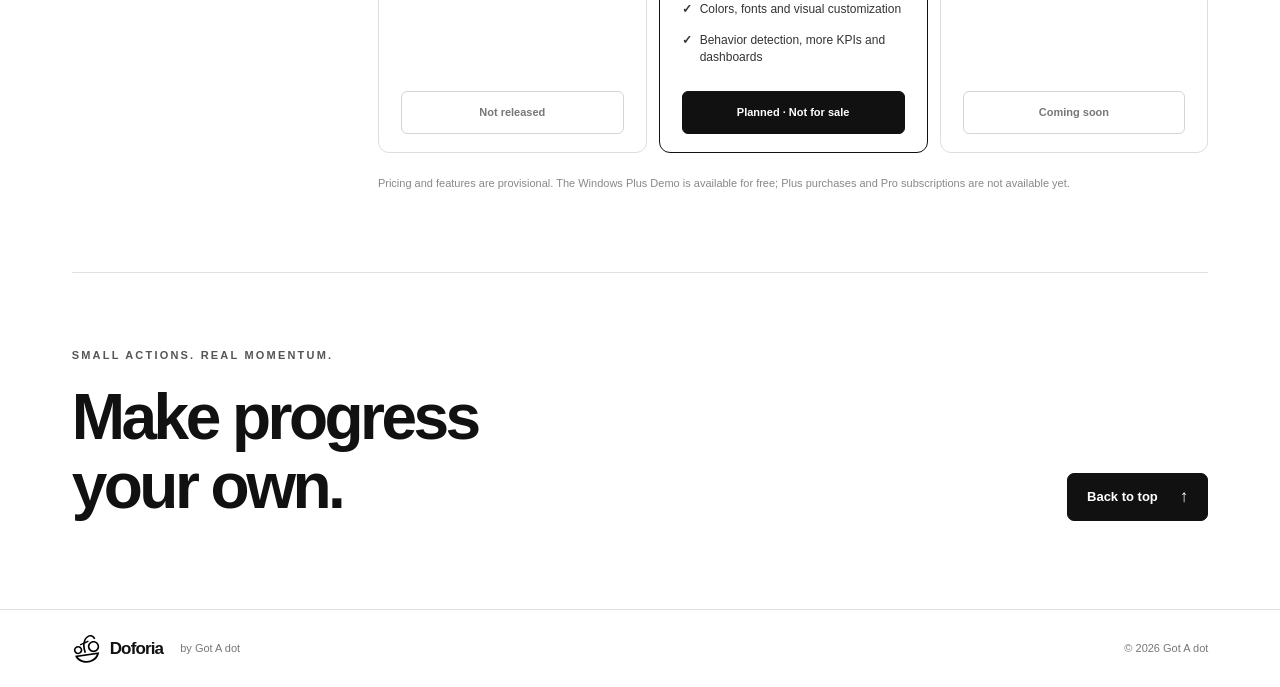
==== commit 91cdef81: "Keep the website Demo download on the latest release" ====
--- a/index.html
+++ b/index.html
@@ -43,7 +43,7 @@
   </script>
   <link rel="icon" type="image/png" sizes="96x96" href="/favicon.png">
   <link rel="stylesheet" href="./styles.css">
-  <script src="./script.js" defer></script>
+  <script src="./script.js?v=latest-demo" defer></script>
 </head>
 <body>
   <a class="skip-link" href="#main">Skip to content</a>
@@ -348,8 +348,8 @@
             </div>
             <div class="download-details">
               <div class="release-status"><span class="status-indicator"></span> WINDOWS-ONLY DEMO · AVAILABLE NOW</div>
-              <a id="demo-download-link" class="button button-dark" href="https://github.com/gotadot/doforia-demo-downloads/releases/download/v1.0.2/Doforia-Plus-Demo-1.0.2-Windows-x64-Setup.exe">Download Free Demo for Windows <span aria-hidden="true">↓</span></a>
-              <span class="release-note">Doforia Plus Demo <span data-demo-version>v1.0.2</span> · Windows x64 · <span data-demo-size>24.4 MB</span></span>
+              <a id="demo-download-link" class="button button-dark" href="https://github.com/gotadot/doforia-demo-downloads/releases/latest">Download Free Demo for Windows <span aria-hidden="true">↓</span></a>
+              <span class="release-note">Doforia Plus Demo <span data-demo-version hidden></span>· Windows x64<span data-demo-size hidden></span></span>
               <a class="demo-preview-link" href="https://github.com/gotadot/doforia-demo-downloads/releases/latest" target="_blank" rel="noopener noreferrer">View release details <span aria-hidden="true">↗</span></a>
             </div>
           </div>
@@ -374,7 +374,7 @@
               <span class="demo-info-index">04</span>
               <div><h3>Demo for Windows only.</h3><p>This installable Demo supports Windows x64 only. Cross-platform support remains part of Doforia's broader direction.</p></div>
             </div>
-            <p class="demo-info-footnote">Doforia Plus Demo <span data-demo-version>v1.0.2</span> is available for Windows x64. This Demo resets its workspace every seven days.</p>
+            <p class="demo-info-footnote">Doforia Plus Demo is available for Windows x64. This Demo resets its workspace every seven days.</p>
           </div>
         </div>
       </section>
--- a/styles.css
+++ b/styles.css
@@ -537,6 +537,9 @@
 .system-heading-grid p strong{color:var(--ink)}
 .system-grid{display:grid;grid-template-columns:repeat(3,minmax(0,1fr));border-top:1px solid var(--line);border-left:1px solid var(--line)}
 .system-card{display:flex;flex-direction:column;min-width:0;padding:30px 28px 28px;border-right:1px solid var(--line);border-bottom:1px solid var(--line)}
+.system-icon{width:min(100%,152px);height:108px;display:flex;align-items:center;justify-content:center;align-self:flex-start;margin-bottom:24px;color:var(--ink)}
+.system-icon svg{display:block;width:100%;height:100%;stroke:currentColor;stroke-width:2.3;stroke-linecap:round;stroke-linejoin:round}
+@media(max-width:650px){.system-icon{width:126px;height:89px;margin-bottom:18px}}
 .system-number{font-size:10px;letter-spacing:.13em;font-weight:650;color:#888}
 .system-card h3{font-size:clamp(21px,2vw,28px);font-weight:710;letter-spacing:-.055em;line-height:1.15;margin:28px 0 15px}
 .system-card p{font-size:13px;line-height:1.8;color:#535353;margin:0 0 25px}
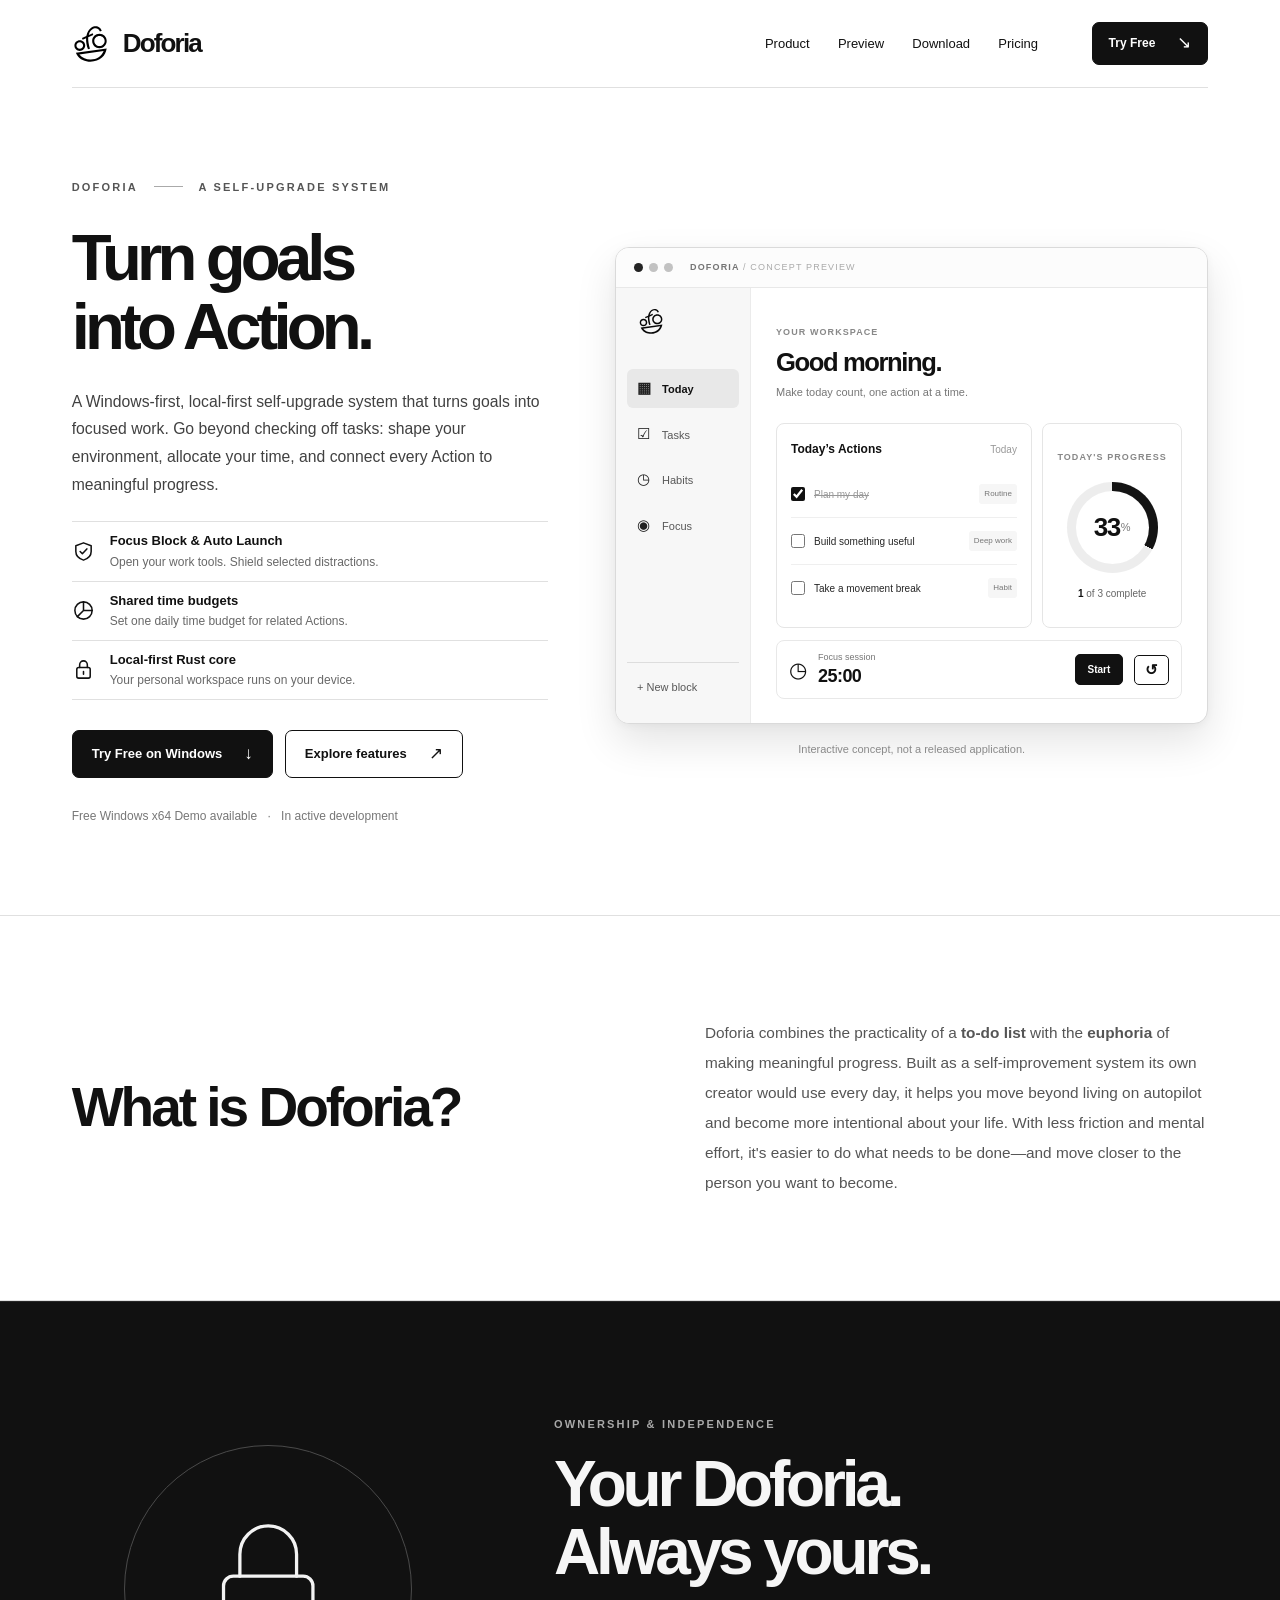
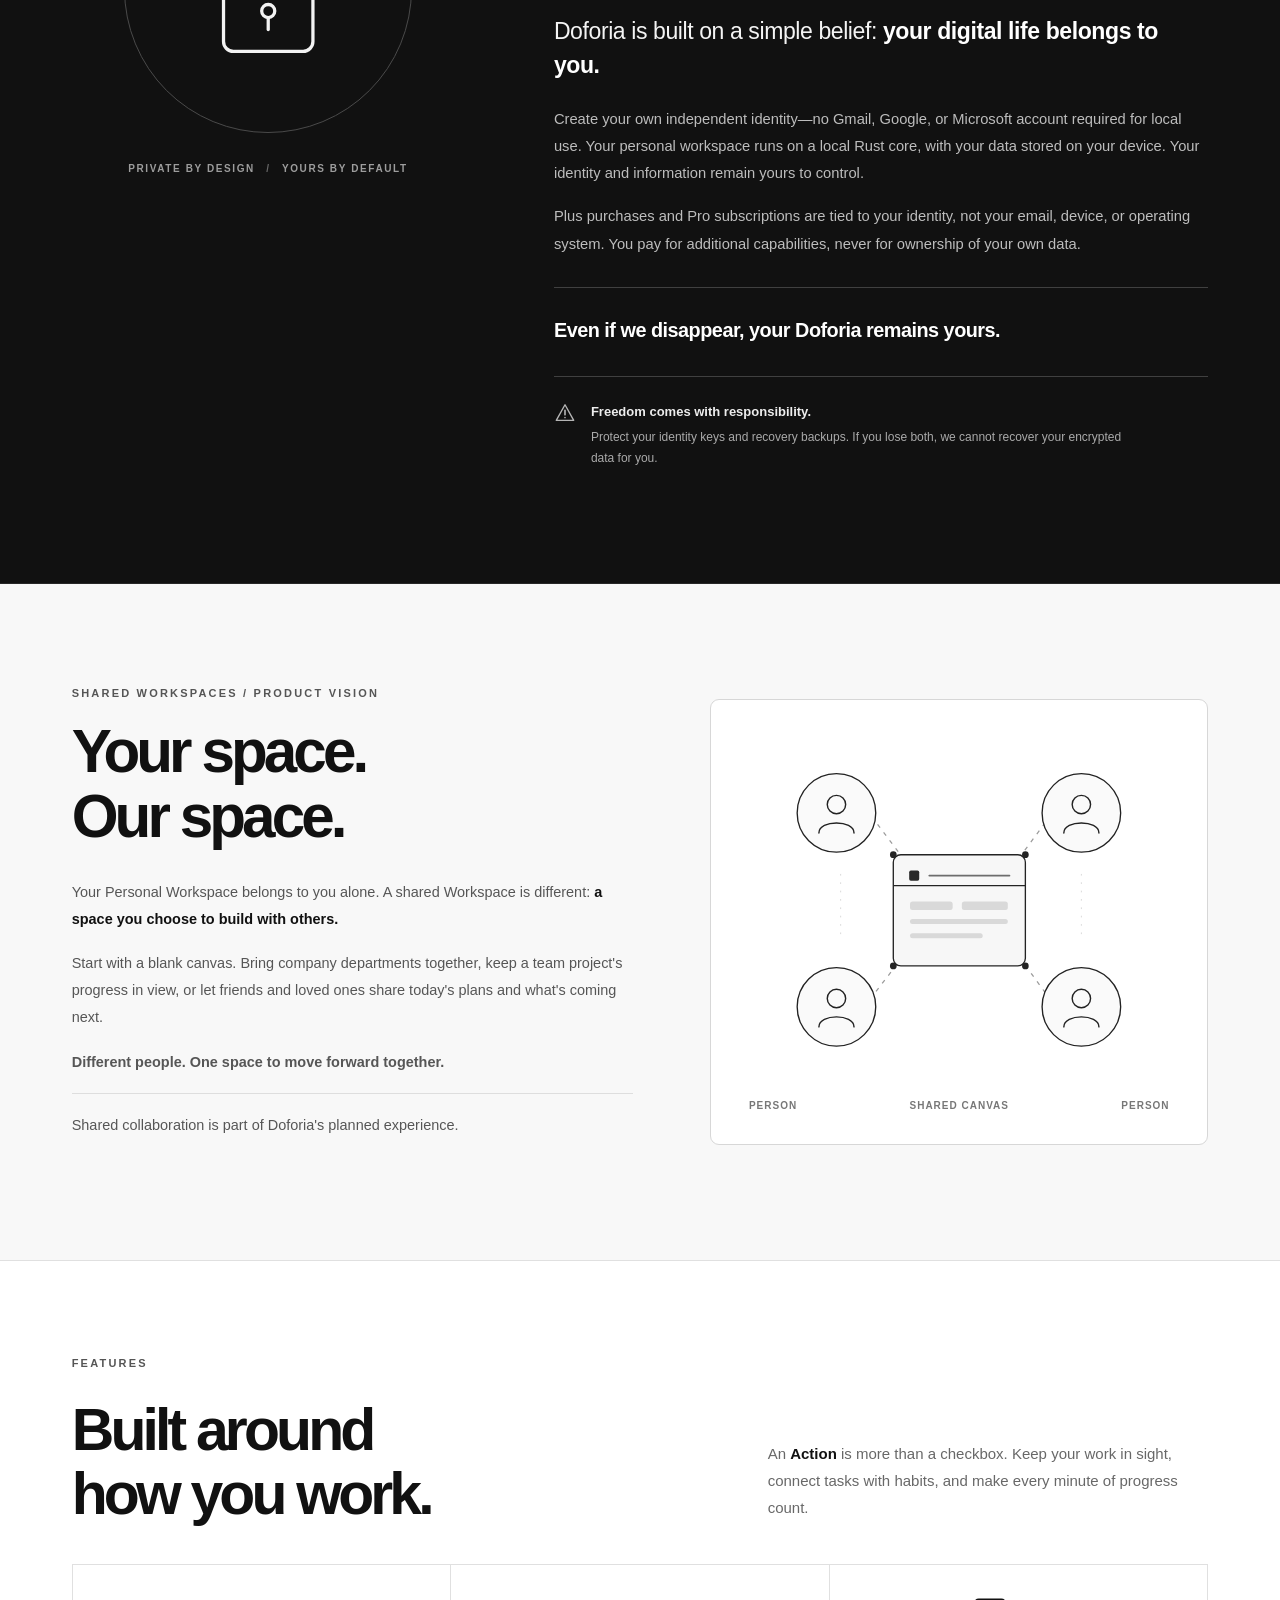
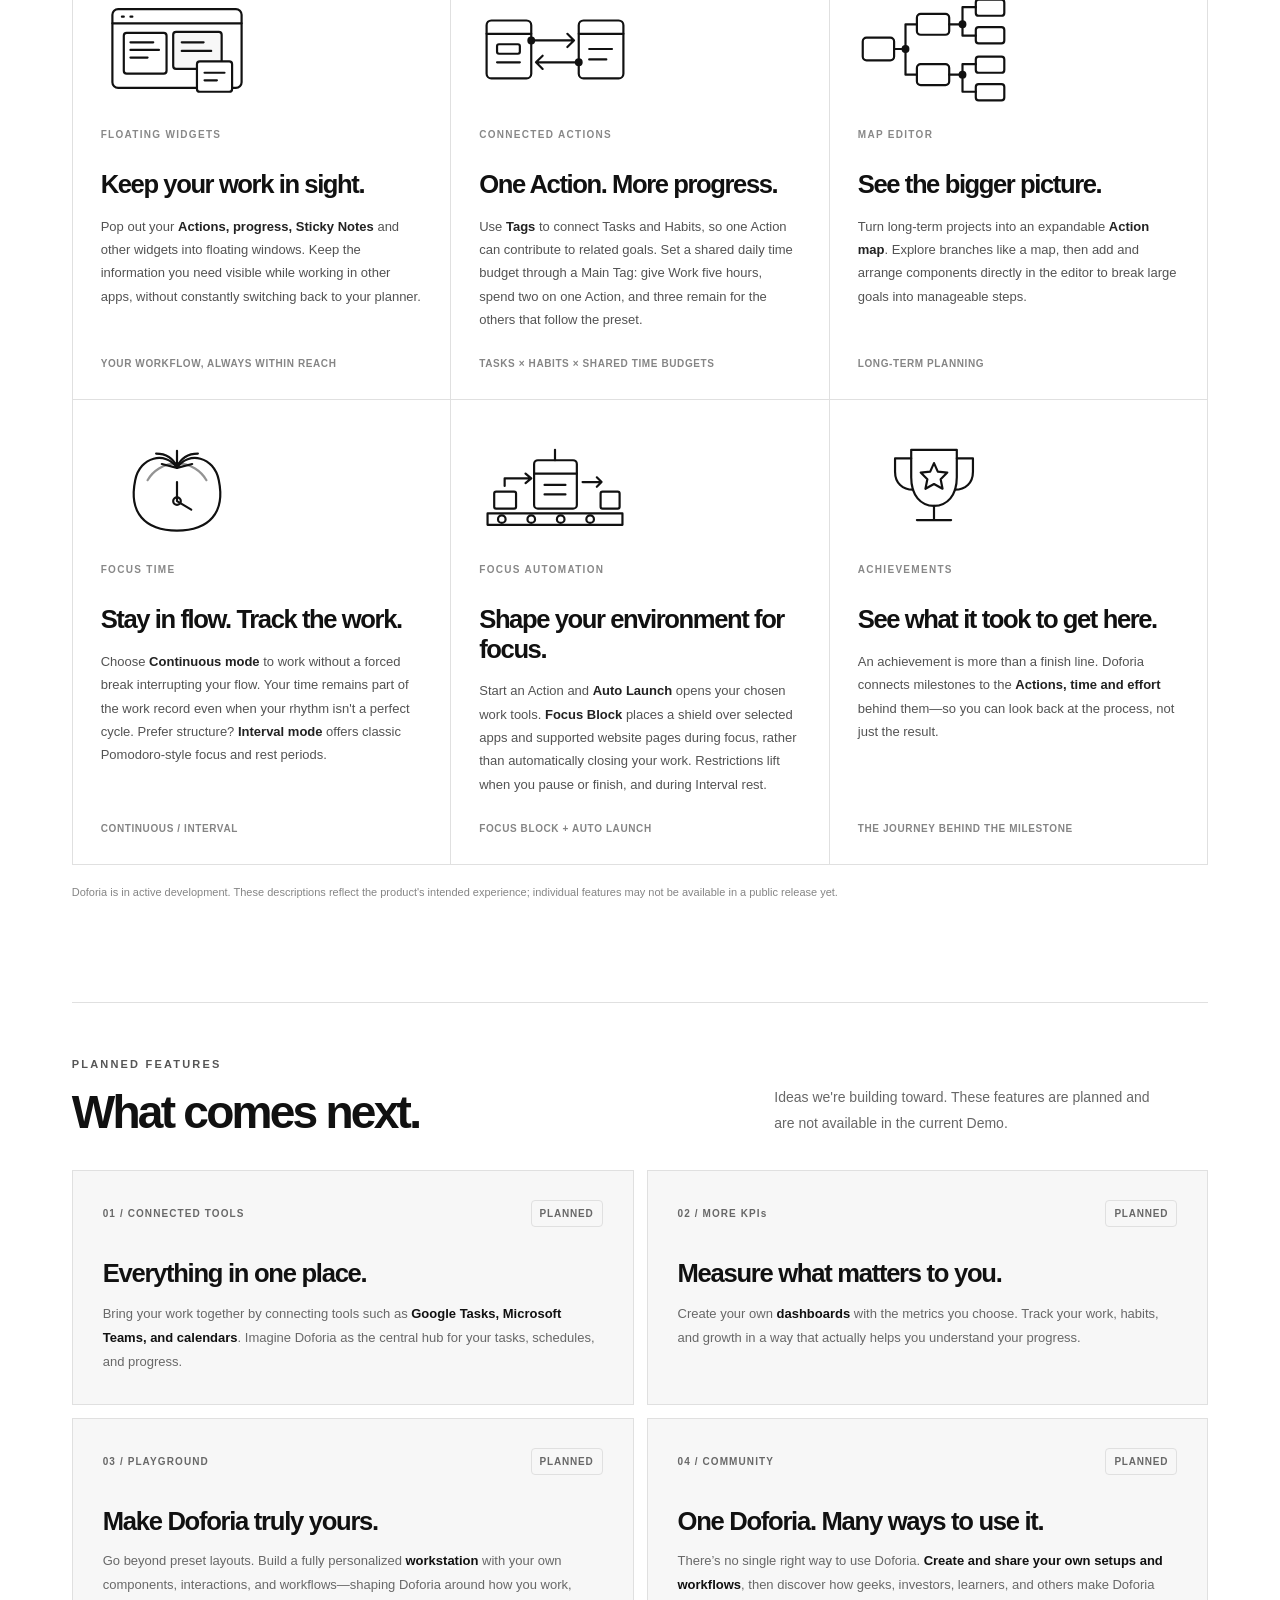
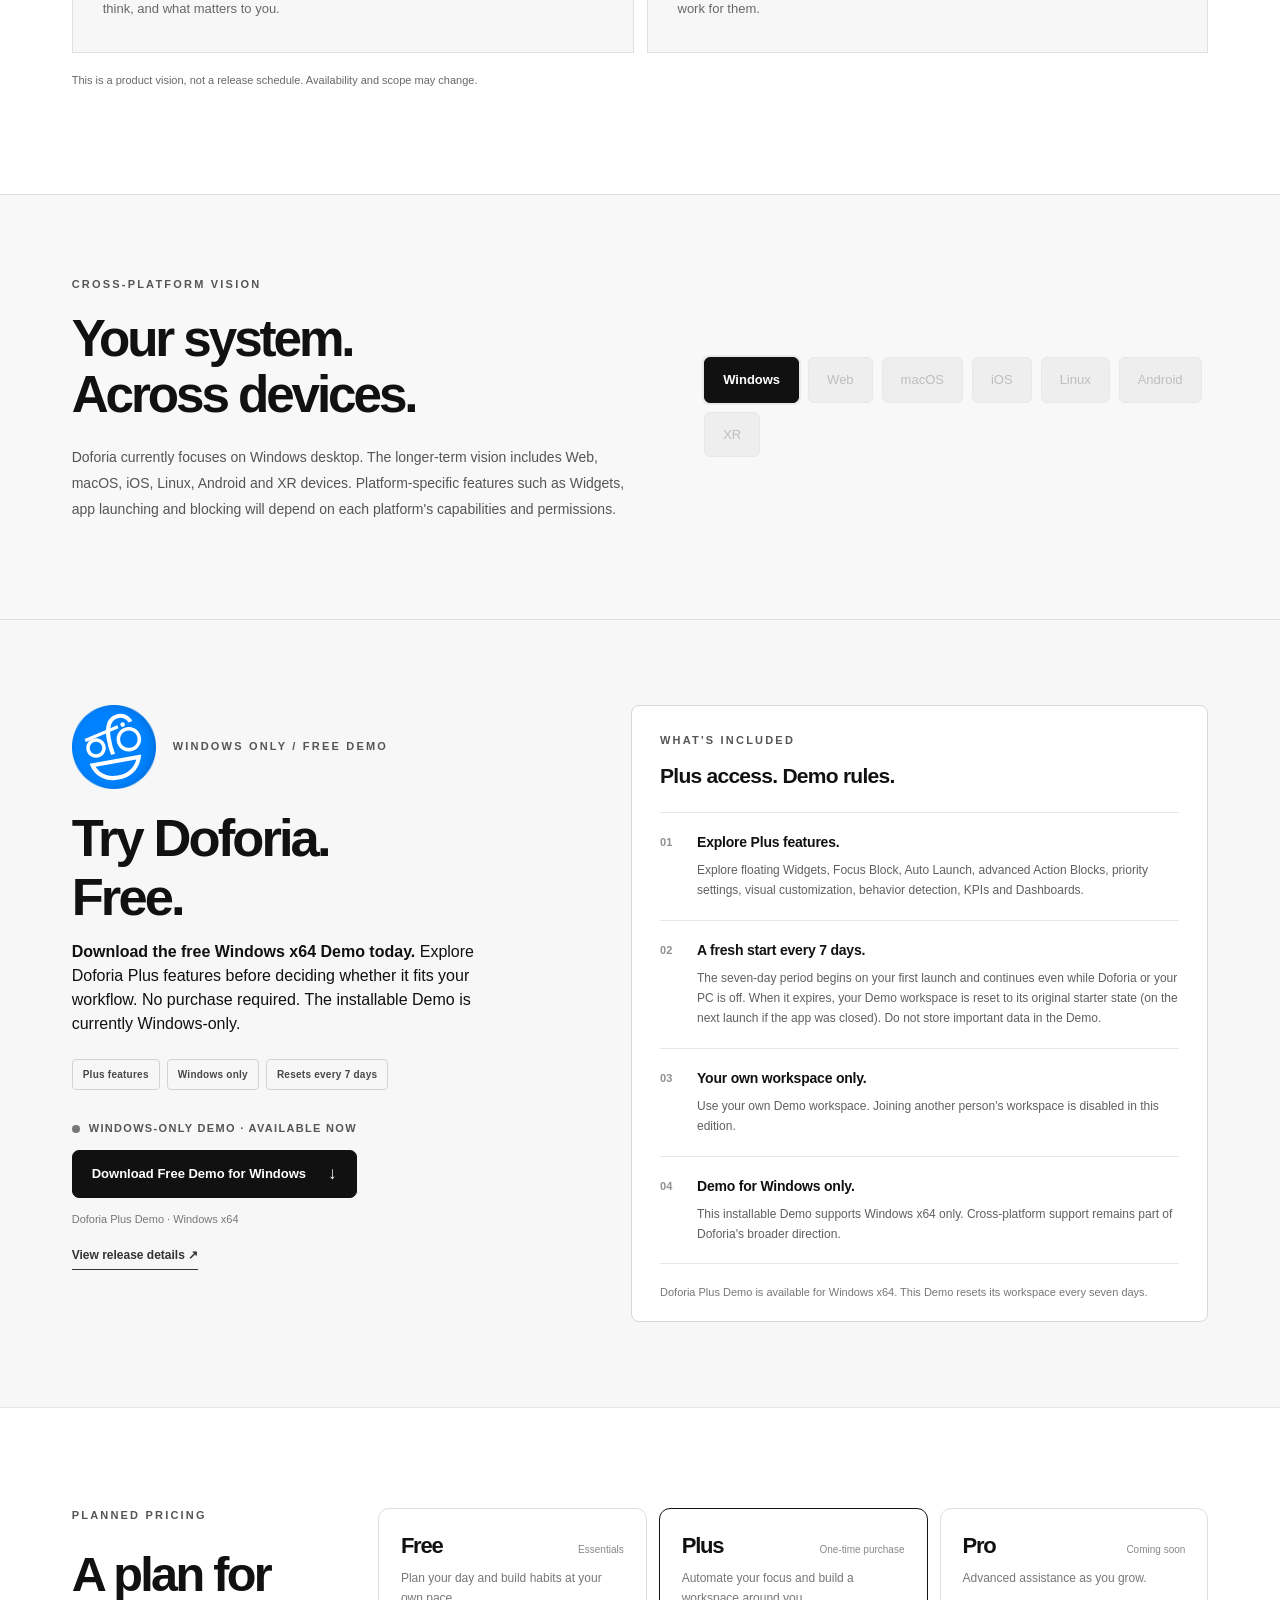
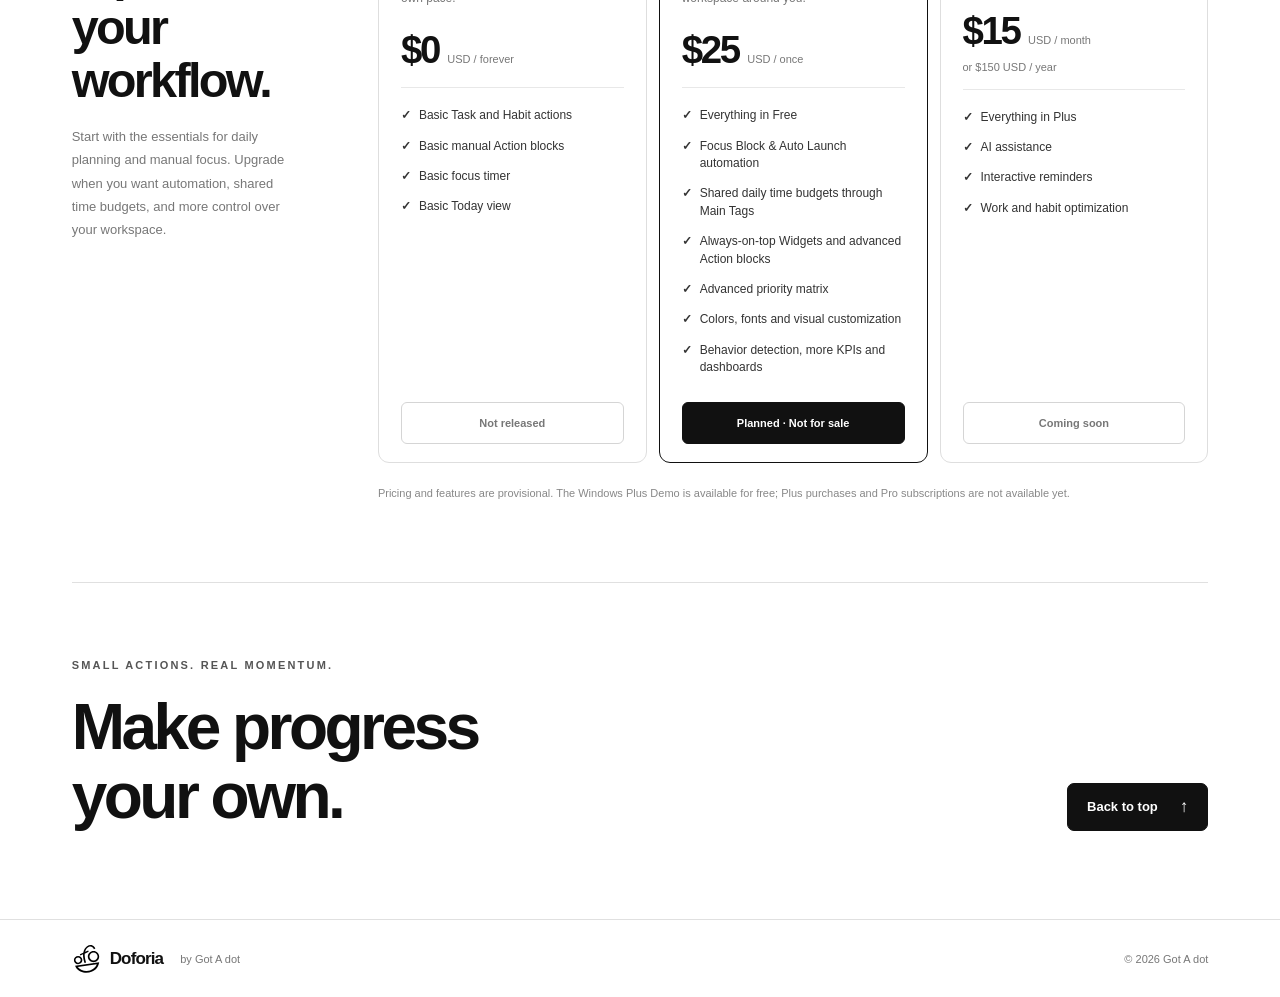
==== commit e6232cc4: "Clarify Doforia differentiation, free Demo entry, and planned Plus features" ====
--- a/index.html
+++ b/index.html
@@ -5,25 +5,25 @@
   <meta name="viewport" content="width=device-width, initial-scale=1">
   <meta name="theme-color" media="(prefers-color-scheme: light)" content="#ffffff">
   <meta name="theme-color" media="(prefers-color-scheme: dark)" content="#111111">
-  <meta name="description" content="Doforia is a todo app for tasks, habits, and focus. Organize Actions with Tags, track progress, and make time for what matters. In development.">
+  <meta name="description" content="Doforia is a Windows-first, local-first self-upgrade system with focus blocking, automatic app launching, shared time budgets, and connected Actions. Try the free Windows Demo.">
   <meta name="robots" content="index, follow">
   <link rel="canonical" href="https://gotadot.github.io/">
   <meta property="og:type" content="website">
   <meta property="og:site_name" content="Doforia">
   <meta property="og:url" content="https://gotadot.github.io/">
-  <meta property="og:title" content="Doforia — Tasks, Habits & Focus">
-  <meta property="og:description" content="Doforia is a todo app for tasks, habits, and focus. Organize Actions with Tags, track progress, and make time for what matters. In development.">
+  <meta property="og:title" content="Doforia — Turn goals into Action">
+  <meta property="og:description" content="Doforia is a Windows-first, local-first self-upgrade system with focus blocking, automatic app launching, shared time budgets, and connected Actions. Try the free Windows Demo.">
   <meta name="twitter:card" content="summary">
-  <meta name="twitter:title" content="Doforia — Tasks, Habits & Focus">
-  <meta name="twitter:description" content="Doforia is a todo app for tasks, habits, and focus. Organize Actions with Tags, track progress, and make time for what matters. In development.">
-  <title>Doforia — Tasks, Habits & Focus</title>
+  <meta name="twitter:title" content="Doforia — Turn goals into Action">
+  <meta name="twitter:description" content="Doforia is a Windows-first, local-first self-upgrade system with focus blocking, automatic app launching, shared time budgets, and connected Actions. Try the free Windows Demo.">
+  <title>Doforia — Turn goals into Action</title>
   <script type="application/ld+json">
   {
     "@context": "https://schema.org",
     "@type": "SoftwareApplication",
     "name": "Doforia",
     "url": "https://gotadot.github.io/",
-    "description": "Doforia is a todo app for tasks, habits, and focus. Organize Actions with Tags, track progress, and make time for what matters. In development.",
+    "description": "Doforia is a Windows-first, local-first self-upgrade system with focus blocking, automatic app launching, shared time budgets, and connected Actions. Try the free Windows Demo.",
     "applicationCategory": "ProductivityApplication",
     "operatingSystem": "Windows (in development)",
     "publisher": {
@@ -67,12 +67,17 @@
         <div class="hero-copy">
           <p class="eyebrow">DOFORIA <span class="eyebrow-line"></span> A SELF-UPGRADE SYSTEM</p>
           <h1 id="hero-title">Turn goals<br>into Action.</h1>
-          <p class="hero-description">Doforia is a todo app and self-upgrade system that connects tasks, habits, focus time, personal records and achievements. Turn everyday to-dos into meaningful Action and track progress toward your goals.</p>
+          <p class="hero-description">A Windows-first, local-first self-upgrade system that turns goals into focused work. Go beyond checking off tasks: shape your environment, allocate your time, and connect every Action to meaningful progress.</p>
+          <ul class="hero-differentiators" aria-label="What makes Doforia different">
+            <li><a href="#focus-automation"><svg viewBox="0 0 24 24" fill="none" stroke="currentColor" stroke-width="1.6" stroke-linecap="round" stroke-linejoin="round" aria-hidden="true" focusable="false"><path d="M12 3 4 6v6c0 4.6 3.3 7.5 8 9 4.7-1.5 8-4.4 8-9V6z"/><path d="m8.5 12 2.3 2.3 4.7-5"/></svg><span><strong>Focus Block &amp; Auto Launch</strong><small>Open your work tools. Shield selected distractions.</small></span></a></li>
+            <li><a href="#connected-actions"><svg viewBox="0 0 24 24" fill="none" stroke="currentColor" stroke-width="1.6" stroke-linecap="round" stroke-linejoin="round" aria-hidden="true" focusable="false"><circle cx="12" cy="12" r="9"/><path d="M12 3v9h9M12 12l-6.4 6.4"/></svg><span><strong>Shared time budgets</strong><small>Set one daily time budget for related Actions.</small></span></a></li>
+            <li><a href="#ownership"><svg viewBox="0 0 24 24" fill="none" stroke="currentColor" stroke-width="1.6" stroke-linecap="round" stroke-linejoin="round" aria-hidden="true" focusable="false"><rect x="5" y="10" width="14" height="11" rx="2"/><path d="M8 10V7a4 4 0 0 1 8 0v3M12 14v3"/></svg><span><strong>Local-first Rust core</strong><small>Your personal workspace runs on your device.</small></span></a></li>
+          </ul>
           <div class="hero-actions">
-            <a class="button button-dark" href="#download">Download Free Demo for Windows <span aria-hidden="true">↓</span></a>
-            <a class="button button-light" href="#pricing">See pricing <span aria-hidden="true">↗</span></a>
-          </div>
-          <p class="hero-note">Designed by Got A dot <span aria-hidden="true">·</span> In development</p>
+            <a class="button button-dark" href="#download">Try Free on Windows <span aria-hidden="true">↓</span></a>
+            <a class="button button-light" href="#system">Explore features <span aria-hidden="true">↗</span></a>
+          </div>
+          <p class="hero-note">Free Windows x64 Demo available <span aria-hidden="true">·</span> In active development</p>
         </div>
 
         <div class="hero-preview" id="preview">
@@ -152,7 +157,7 @@
             <p class="eyebrow">OWNERSHIP &amp; INDEPENDENCE</p>
             <h2 id="ownership-title">Your Doforia.<br>Always yours.</h2>
             <p class="ownership-lead">Doforia is built on a simple belief: <strong>your digital life belongs to you.</strong></p>
-            <p>Create your own independent identity—no Gmail, Google, or Microsoft account required. Your workspace, personal data, and identity remain under your control.</p>
+            <p>Create your own independent identity—no Gmail, Google, or Microsoft account required for local use. Your personal workspace runs on a local Rust core, with your data stored on your device. Your identity and information remain yours to control.</p>
             <p>Plus purchases and Pro subscriptions are tied to your identity, not your email, device, or operating system. You pay for additional capabilities, never for ownership of your own data.</p>
             <p class="ownership-promise">Even if we disappear, your Doforia remains yours.</p>
             <div class="ownership-caution">
@@ -243,10 +248,10 @@
             <div class="system-icon" aria-hidden="true">
               <svg viewBox="0 0 160 112" fill="none" xmlns="http://www.w3.org/2000/svg" focusable="false"><rect x="8" y="26" width="47" height="61" rx="5"/><rect x="105" y="26" width="47" height="61" rx="5"/><path d="M8 40h47M105 40h47"/><rect x="19" y="51" width="24" height="10" rx="2"/><path d="M19 70h24M116 56h24M116 67h18"/><path d="M55 47h45m-7-7 7 7-7 7M105 70H60m7-7-7 7 7 7"/><circle cx="55" cy="47" r="3" fill="currentColor"/><circle cx="105" cy="70" r="3" fill="currentColor"/></svg>
             </div>
-            <span class="system-number">CONNECTED ACTIONS</span>
+            <span class="system-number" id="connected-actions">CONNECTED ACTIONS</span>
             <h3>One Action. More progress.</h3>
-            <p>Use <strong>Tags</strong> to connect Tasks and Habits. Work on one Action and its recorded time or completion can contribute to related Habits and goals—so progress happens naturally as you do the work.</p>
-            <span class="system-status">TASKS × TAGS × HABITS</span>
+            <p>Use <strong>Tags</strong> to connect Tasks and Habits, so one Action can contribute to related goals. Set a shared daily time budget through a Main Tag: give Work five hours, spend two on one Action, and three remain for the others that follow the preset.</p>
+            <span class="system-status">TASKS × HABITS × SHARED TIME BUDGETS</span>
           </article>
           <article class="system-card">
             <div class="system-icon" aria-hidden="true">
@@ -270,10 +275,10 @@
             <div class="system-icon" aria-hidden="true">
               <svg viewBox="0 0 160 112" fill="none" xmlns="http://www.w3.org/2000/svg" focusable="false"><path d="M9 87h142v12H9z"/><circle cx="24" cy="93" r="4"/><circle cx="55" cy="93" r="4"/><circle cx="86" cy="93" r="4"/><circle cx="117" cy="93" r="4"/><rect x="16" y="64" width="23" height="18" rx="2"/><path d="M27 58v-8h28M49 45l6 5-6 5"/><rect x="58" y="31" width="45" height="51" rx="4"/><path d="M58 45h45M69 57h22M69 67h22"/><path d="M109 54h20l-5-5m5 5-5 5"/><rect x="128" y="64" width="20" height="18" rx="2"/><path d="M80 20v11"/></svg>
             </div>
-            <span class="system-number">FOCUS AUTOMATION</span>
-            <h3>Let your tools support focus.</h3>
-            <p>Block selected <strong>apps and websites</strong> while an Action is running, or until its required focus cycles are completed. Automatically open the programs you choose when it's time to work.</p>
-            <span class="system-status">ACTION-BASED RULES</span>
+            <span class="system-number" id="focus-automation">FOCUS AUTOMATION</span>
+            <h3>Shape your environment for focus.</h3>
+            <p>Start an Action and <strong>Auto Launch</strong> opens your chosen work tools. <strong>Focus Block</strong> places a shield over selected apps and supported website pages during focus, rather than automatically closing your work. Restrictions lift when you pause or finish, and during Interval rest.</p>
+            <span class="system-status">FOCUS BLOCK + AUTO LAUNCH</span>
           </article>
           <article class="system-card">
             <div class="system-icon" aria-hidden="true">
@@ -342,7 +347,7 @@
               <p class="eyebrow">WINDOWS ONLY / FREE DEMO</p>
             </div>
             <h2 id="download-heading">Try Doforia.<br>Free.</h2>
-            <p><strong>Available exclusively for Windows x64.</strong> Try Doforia Plus features and see how the software fits your workflow. This Demo is not available for macOS, Linux, Web or mobile.</p>
+            <p><strong>Download the free Windows x64 Demo today.</strong> Explore Doforia Plus features before deciding whether it fits your workflow. No purchase required. The installable Demo is currently Windows-only.</p>
             <div class="demo-highlights" aria-label="Demo highlights">
               <span>Plus features</span><span>Windows only</span><span>Resets every 7 days</span>
             </div>
@@ -360,7 +365,7 @@
             </div>
             <div class="demo-info-row">
               <span class="demo-info-index">01</span>
-              <div><h3>Explore Plus features.</h3><p>Try Widgets, advanced Action Blocks and Automation, the priority matrix, visual customization, behavior detection, additional KPIs and Dashboards.</p></div>
+              <div><h3>Explore Plus features.</h3><p>Explore floating Widgets, Focus Block, Auto Launch, advanced Action Blocks, priority settings, visual customization, behavior detection, KPIs and Dashboards.</p></div>
             </div>
             <div class="demo-info-row">
               <span class="demo-info-index">02</span>
@@ -383,16 +388,16 @@
         <div class="pricing-intro">
           <p class="eyebrow">PLANNED PRICING</p>
           <h2 id="pricing-heading">A plan for<br>your workflow.</h2>
-          <p>Start with the essentials. Upgrade when you need a more personal and powerful workspace.</p>
+          <p>Start with the essentials for daily planning and manual focus. Upgrade when you want automation, shared time budgets, and more control over your workspace.</p>
         </div>
         <div class="pricing-grid">
           <article class="plan">
             <div class="plan-top"><h3>Free</h3><span>Essentials</span></div>
-            <p>The foundations of daily Action.</p>
+            <p>Plan your day and build habits at your own pace.</p>
             <div class="price">$0 <small>USD / forever</small></div>
             <ul>
               <li>Basic Task and Habit actions</li>
-              <li>Basic action blocks</li>
+              <li>Basic manual Action blocks</li>
               <li>Basic focus timer</li>
               <li>Basic Today view</li>
             </ul>
@@ -400,11 +405,13 @@
           </article>
           <article class="plan plan-plus">
             <div class="plan-top"><h3>Plus</h3><span>One-time purchase</span></div>
-            <p>More control over your space and workflow.</p>
+            <p>Automate your focus and build a workspace around you.</p>
             <div class="price">$25 <small>USD / once</small></div>
             <ul>
               <li>Everything in Free</li>
-              <li>Widgets, advanced Action blocks and automation</li>
+              <li>Focus Block &amp; Auto Launch automation</li>
+              <li>Shared daily time budgets through Main Tags</li>
+              <li>Always-on-top Widgets and advanced Action blocks</li>
               <li>Advanced priority matrix</li>
               <li>Colors, fonts and visual customization</li>
               <li>Behavior detection, more KPIs and dashboards</li>
--- a/styles.css
+++ b/styles.css
@@ -93,6 +93,16 @@
   margin-bottom: 26px;
 }
 .hero-description { font-size: clamp(15px, 1.23vw, 18px); line-height: 1.76; max-width: 505px; color: #414141; }
+/* Compact first-screen product differentiators */
+.hero-differentiators{list-style:none;padding:0;margin:23px 0 0;max-width:510px;border-top:1px solid var(--line)}
+.hero-differentiators li{margin:0;border-bottom:1px solid var(--line)}
+.hero-differentiators a{display:grid;grid-template-columns:26px minmax(0,1fr);align-items:center;gap:12px;padding:10px 0;color:var(--ink)}
+.hero-differentiators a:hover strong{text-decoration:underline;text-underline-offset:3px}
+.hero-differentiators svg{width:23px;height:23px;display:block}
+.hero-differentiators span{display:block;min-width:0}
+.hero-differentiators strong{display:block;font-size:13px;line-height:1.4;font-weight:700}
+.hero-differentiators small{display:block;font-size:12px;line-height:1.5;color:var(--muted);margin-top:2px}
+@media(max-width:650px){.hero-differentiators{margin-top:19px}.hero-differentiators a{padding:9px 0}.hero-differentiators small{font-size:12px}}
 .hero-actions { display: flex; flex-wrap: wrap; gap: 12px; margin-top: 30px; }
 .hero-note { margin: 29px 0 0; font-size: 12px; color: #777; }
 .hero-note span { padding: 0 7px; }
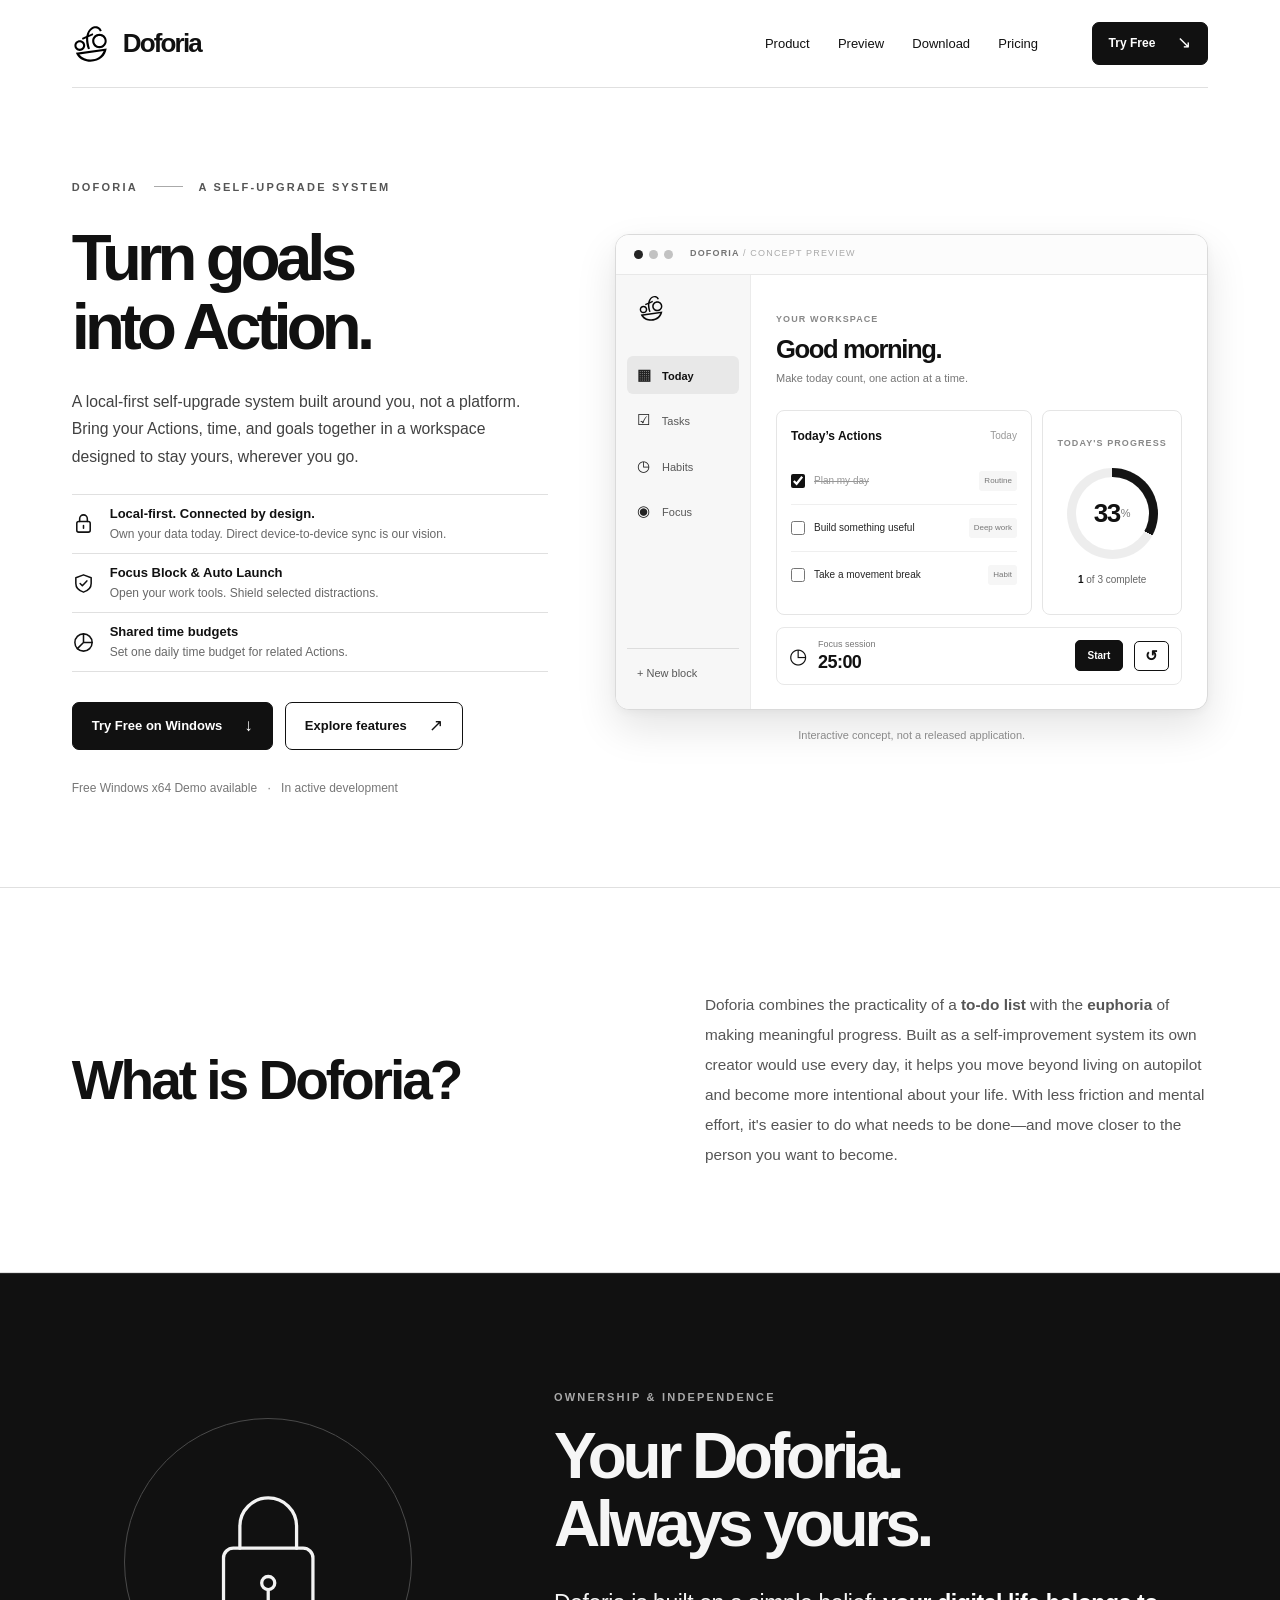
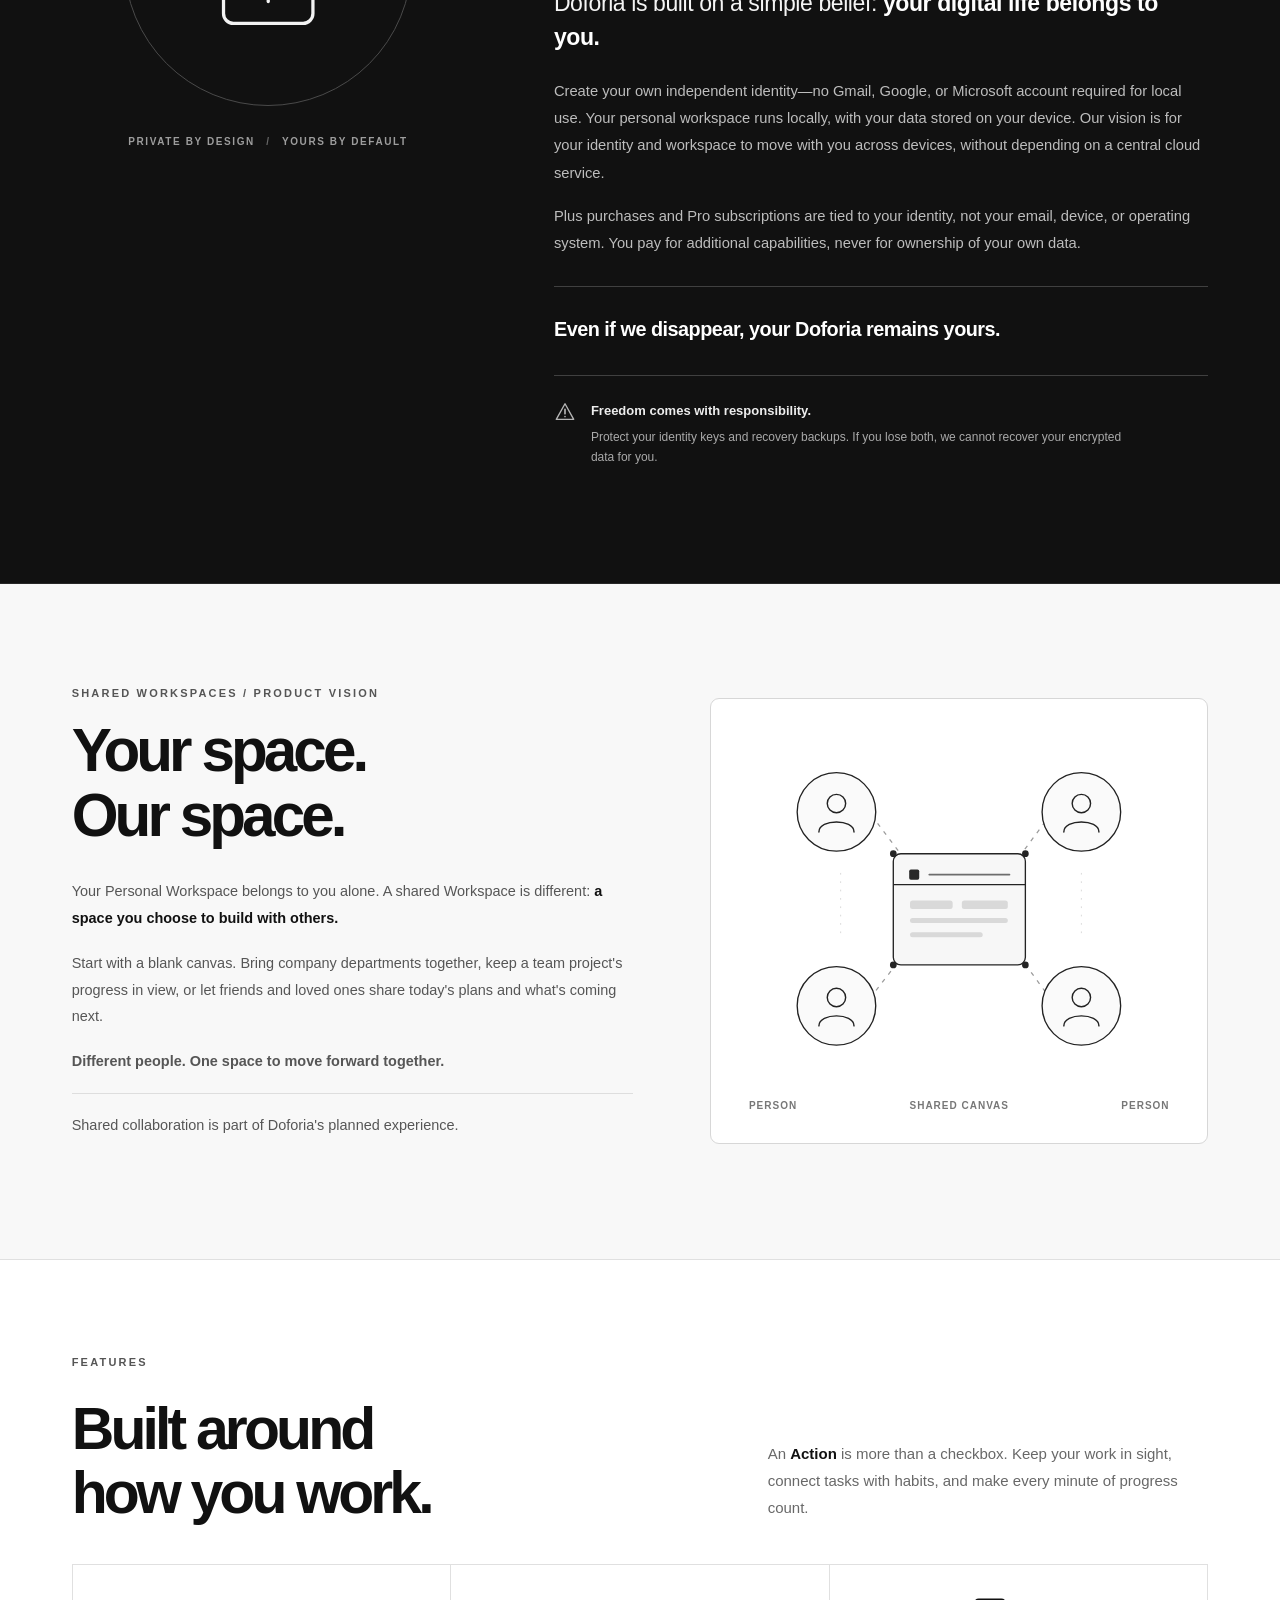
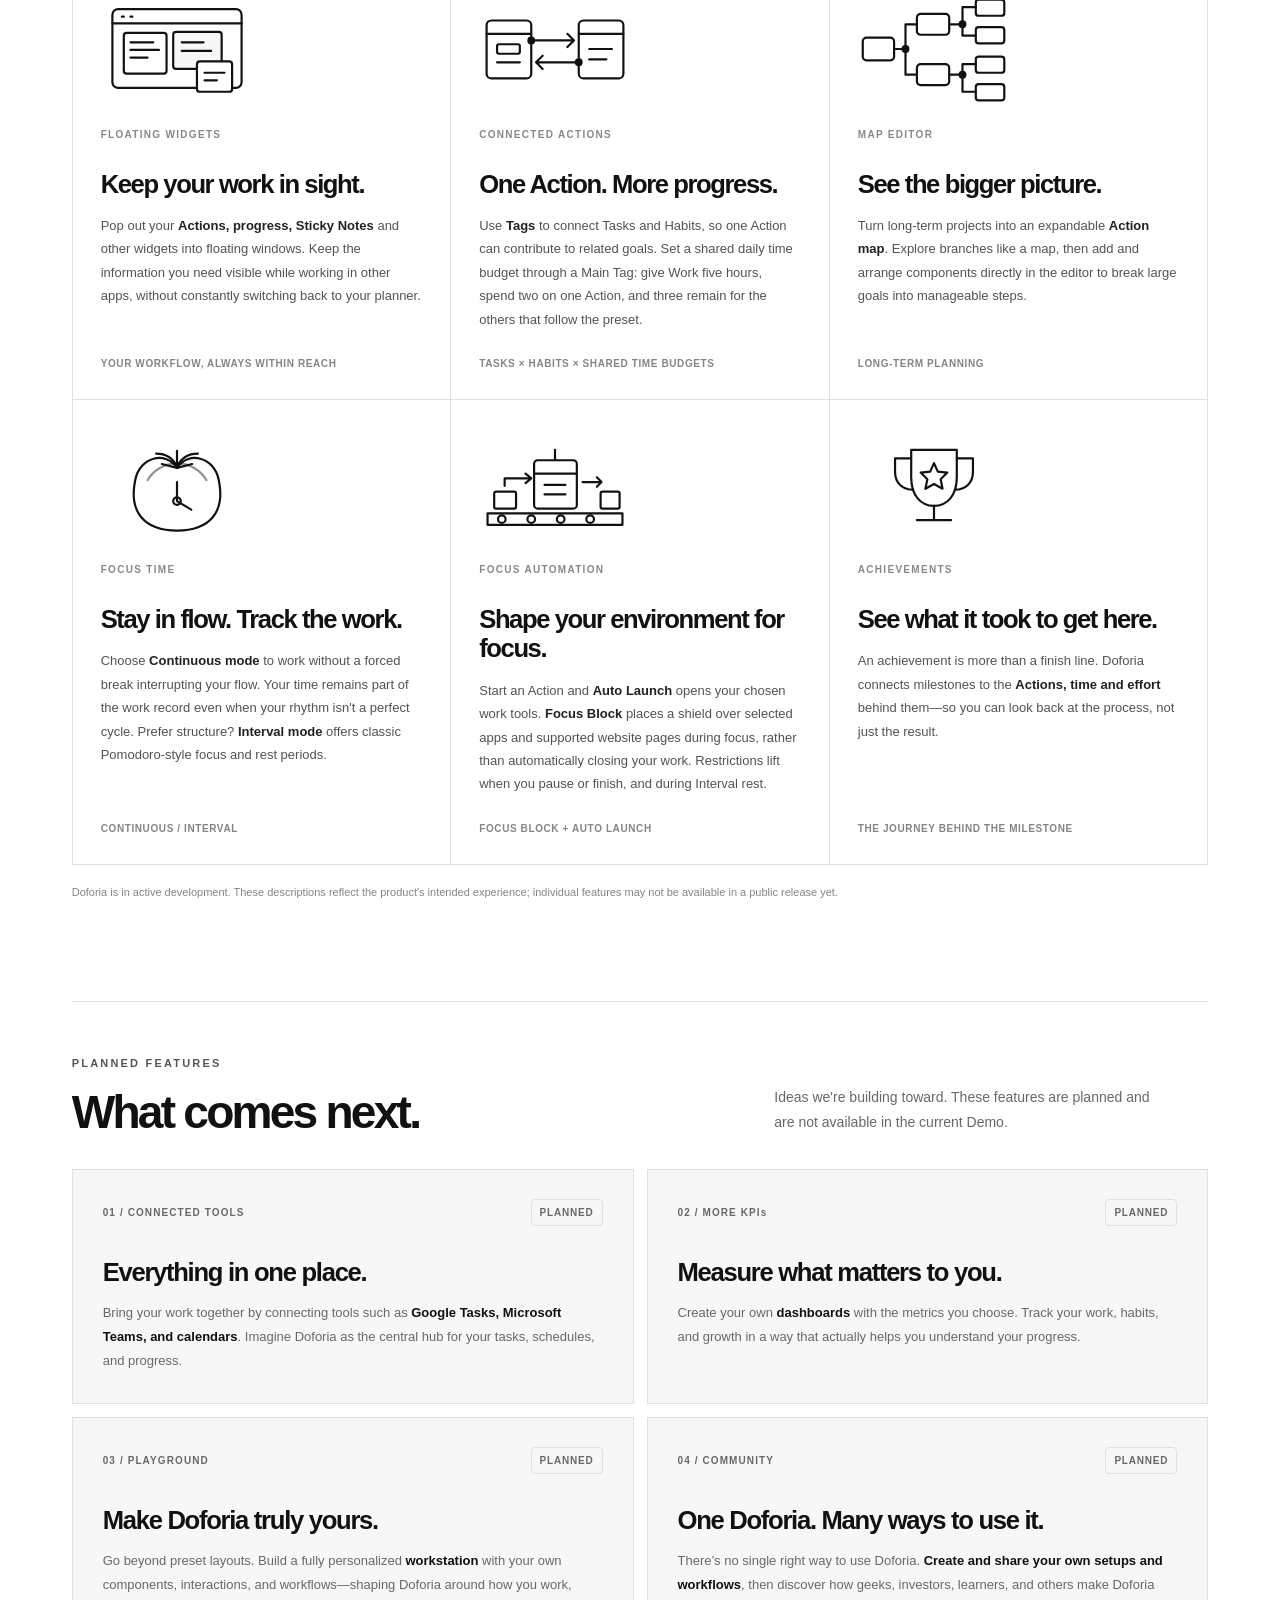
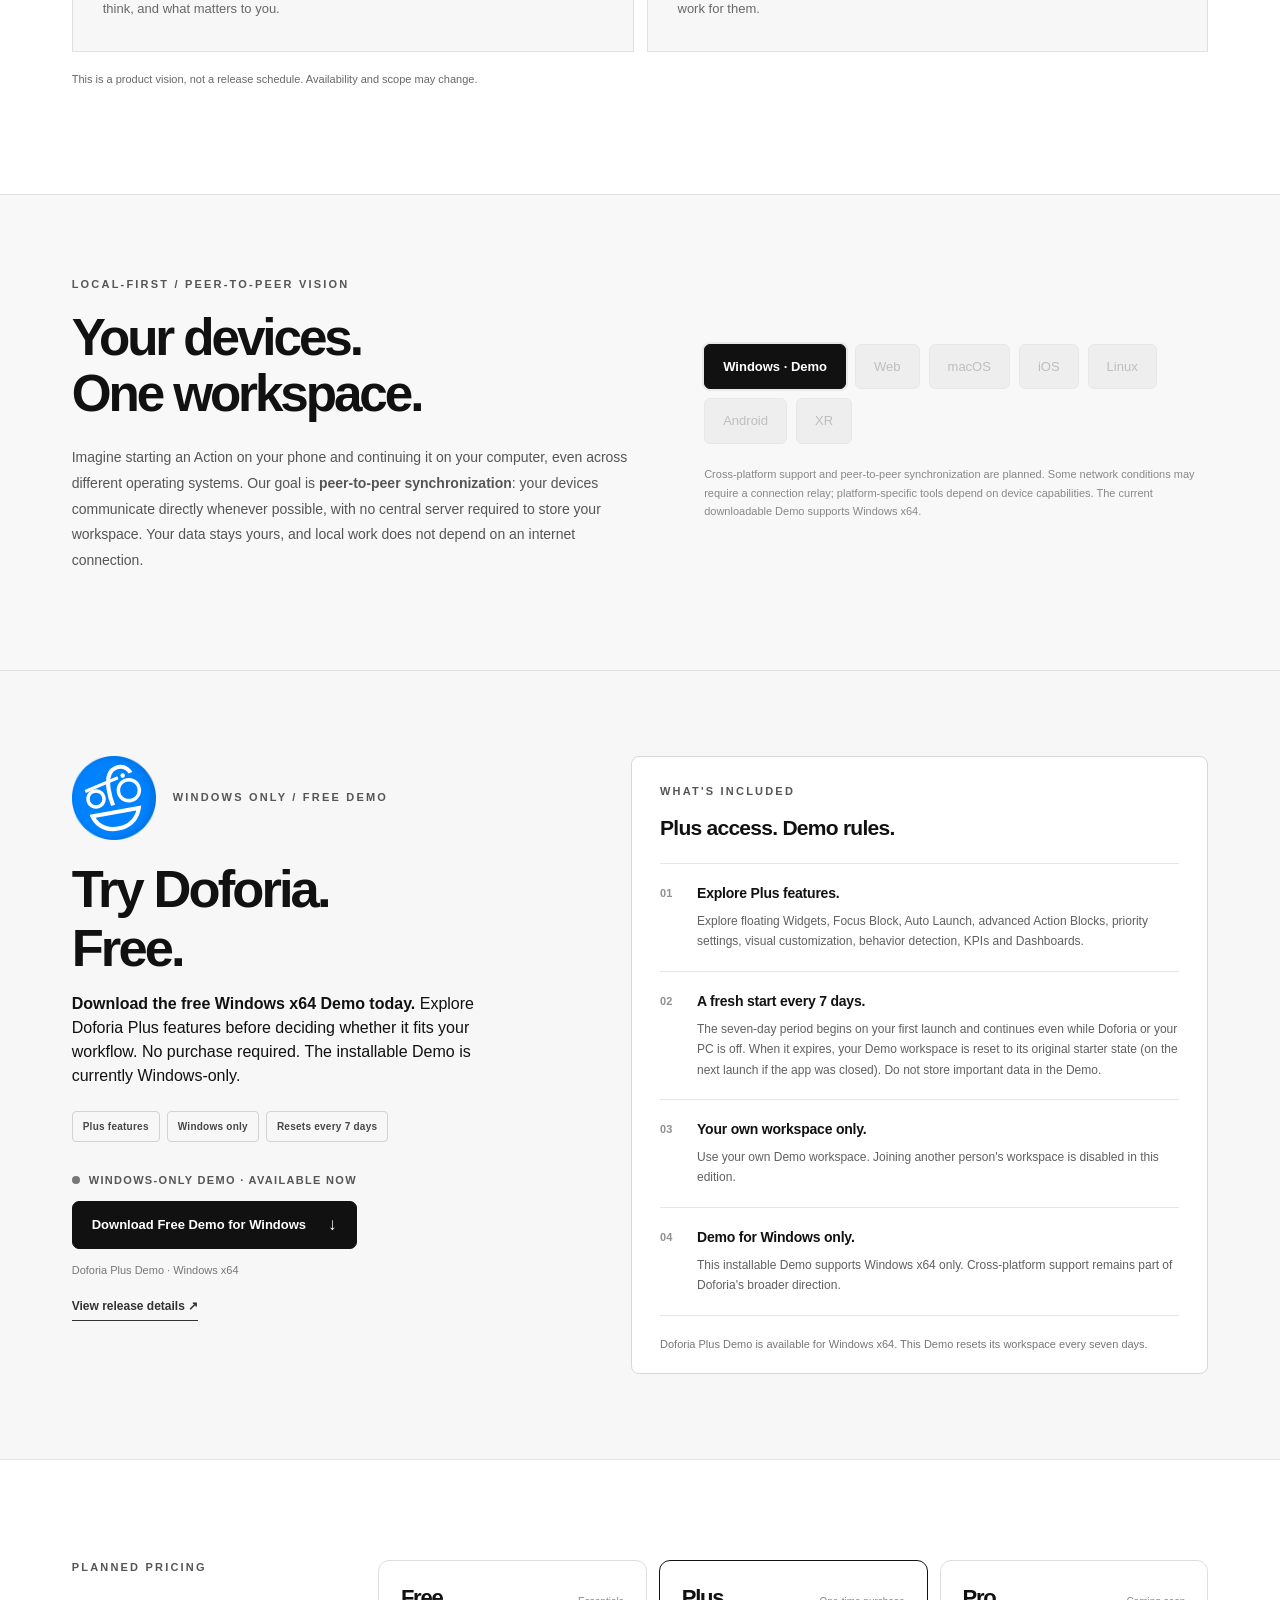
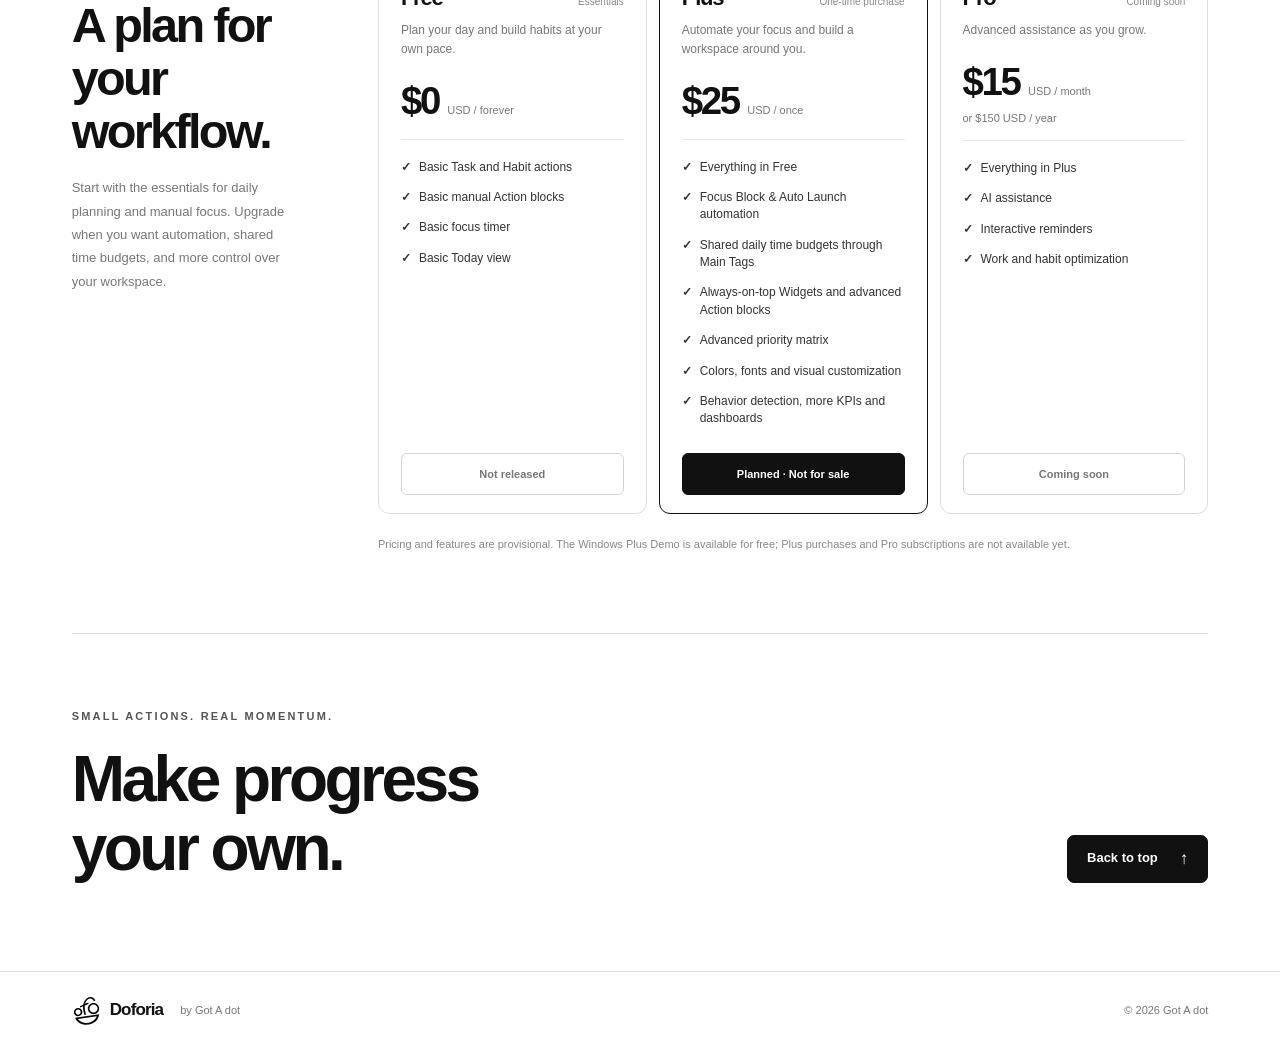
==== commit 62c1986e: "Position Doforia as local-first and cross-platform with a peer-to-peer sync vision" ====
--- a/index.html
+++ b/index.html
@@ -5,17 +5,17 @@
   <meta name="viewport" content="width=device-width, initial-scale=1">
   <meta name="theme-color" media="(prefers-color-scheme: light)" content="#ffffff">
   <meta name="theme-color" media="(prefers-color-scheme: dark)" content="#111111">
-  <meta name="description" content="Doforia is a Windows-first, local-first self-upgrade system with focus blocking, automatic app launching, shared time budgets, and connected Actions. Try the free Windows Demo.">
+  <meta name="description" content="Doforia is a local-first self-upgrade system for connected Actions, focus, and personal growth, with a vision for peer-to-peer sync across your devices without a central cloud dependency. Try the free Demo.">
   <meta name="robots" content="index, follow">
   <link rel="canonical" href="https://gotadot.github.io/">
   <meta property="og:type" content="website">
   <meta property="og:site_name" content="Doforia">
   <meta property="og:url" content="https://gotadot.github.io/">
   <meta property="og:title" content="Doforia — Turn goals into Action">
-  <meta property="og:description" content="Doforia is a Windows-first, local-first self-upgrade system with focus blocking, automatic app launching, shared time budgets, and connected Actions. Try the free Windows Demo.">
+  <meta property="og:description" content="Doforia is a local-first self-upgrade system for connected Actions, focus, and personal growth, with a vision for peer-to-peer sync across your devices without a central cloud dependency. Try the free Demo.">
   <meta name="twitter:card" content="summary">
   <meta name="twitter:title" content="Doforia — Turn goals into Action">
-  <meta name="twitter:description" content="Doforia is a Windows-first, local-first self-upgrade system with focus blocking, automatic app launching, shared time budgets, and connected Actions. Try the free Windows Demo.">
+  <meta name="twitter:description" content="Doforia is a local-first self-upgrade system for connected Actions, focus, and personal growth, with a vision for peer-to-peer sync across your devices without a central cloud dependency. Try the free Demo.">
   <title>Doforia — Turn goals into Action</title>
   <script type="application/ld+json">
   {
@@ -23,9 +23,9 @@
     "@type": "SoftwareApplication",
     "name": "Doforia",
     "url": "https://gotadot.github.io/",
-    "description": "Doforia is a Windows-first, local-first self-upgrade system with focus blocking, automatic app launching, shared time budgets, and connected Actions. Try the free Windows Demo.",
+    "description": "Doforia is a local-first self-upgrade system for connected Actions, focus, and personal growth, with a vision for peer-to-peer sync across your devices without a central cloud dependency. Try the free Demo.",
     "applicationCategory": "ProductivityApplication",
-    "operatingSystem": "Windows (in development)",
+    "operatingSystem": "Windows (current Demo)",
     "publisher": {
       "@type": "Organization",
       "name": "Got A dot"
@@ -67,11 +67,11 @@
         <div class="hero-copy">
           <p class="eyebrow">DOFORIA <span class="eyebrow-line"></span> A SELF-UPGRADE SYSTEM</p>
           <h1 id="hero-title">Turn goals<br>into Action.</h1>
-          <p class="hero-description">A Windows-first, local-first self-upgrade system that turns goals into focused work. Go beyond checking off tasks: shape your environment, allocate your time, and connect every Action to meaningful progress.</p>
+          <p class="hero-description">A local-first self-upgrade system built around you, not a platform. Bring your Actions, time, and goals together in a workspace designed to stay yours, wherever you go.</p>
           <ul class="hero-differentiators" aria-label="What makes Doforia different">
+            <li><a href="#ownership"><svg viewBox="0 0 24 24" fill="none" stroke="currentColor" stroke-width="1.6" stroke-linecap="round" stroke-linejoin="round" aria-hidden="true" focusable="false"><rect x="5" y="10" width="14" height="11" rx="2"/><path d="M8 10V7a4 4 0 0 1 8 0v3M12 14v3"/></svg><span><strong>Local-first. Connected by design.</strong><small>Own your data today. Direct device-to-device sync is our vision.</small></span></a></li>
             <li><a href="#focus-automation"><svg viewBox="0 0 24 24" fill="none" stroke="currentColor" stroke-width="1.6" stroke-linecap="round" stroke-linejoin="round" aria-hidden="true" focusable="false"><path d="M12 3 4 6v6c0 4.6 3.3 7.5 8 9 4.7-1.5 8-4.4 8-9V6z"/><path d="m8.5 12 2.3 2.3 4.7-5"/></svg><span><strong>Focus Block &amp; Auto Launch</strong><small>Open your work tools. Shield selected distractions.</small></span></a></li>
             <li><a href="#connected-actions"><svg viewBox="0 0 24 24" fill="none" stroke="currentColor" stroke-width="1.6" stroke-linecap="round" stroke-linejoin="round" aria-hidden="true" focusable="false"><circle cx="12" cy="12" r="9"/><path d="M12 3v9h9M12 12l-6.4 6.4"/></svg><span><strong>Shared time budgets</strong><small>Set one daily time budget for related Actions.</small></span></a></li>
-            <li><a href="#ownership"><svg viewBox="0 0 24 24" fill="none" stroke="currentColor" stroke-width="1.6" stroke-linecap="round" stroke-linejoin="round" aria-hidden="true" focusable="false"><rect x="5" y="10" width="14" height="11" rx="2"/><path d="M8 10V7a4 4 0 0 1 8 0v3M12 14v3"/></svg><span><strong>Local-first Rust core</strong><small>Your personal workspace runs on your device.</small></span></a></li>
           </ul>
           <div class="hero-actions">
             <a class="button button-dark" href="#download">Try Free on Windows <span aria-hidden="true">↓</span></a>
@@ -157,7 +157,7 @@
             <p class="eyebrow">OWNERSHIP &amp; INDEPENDENCE</p>
             <h2 id="ownership-title">Your Doforia.<br>Always yours.</h2>
             <p class="ownership-lead">Doforia is built on a simple belief: <strong>your digital life belongs to you.</strong></p>
-            <p>Create your own independent identity—no Gmail, Google, or Microsoft account required for local use. Your personal workspace runs on a local Rust core, with your data stored on your device. Your identity and information remain yours to control.</p>
+            <p>Create your own independent identity—no Gmail, Google, or Microsoft account required for local use. Your personal workspace runs locally, with your data stored on your device. Our vision is for your identity and workspace to move with you across devices, without depending on a central cloud service.</p>
             <p>Plus purchases and Pro subscriptions are tied to your identity, not your email, device, or operating system. You pay for additional capabilities, never for ownership of your own data.</p>
             <p class="ownership-promise">Even if we disappear, your Doforia remains yours.</p>
             <div class="ownership-caution">
@@ -329,12 +329,13 @@
       <section class="platform-section" id="platforms" aria-labelledby="platform-title">
         <div class="wrap platform-inner">
           <div>
-            <p class="eyebrow">CROSS-PLATFORM VISION</p>
-            <h2 id="platform-title">Your system.<br>Across devices.</h2>
-            <p>Doforia currently focuses on Windows desktop. The longer-term vision includes Web, macOS, iOS, Linux, Android and XR devices. Platform-specific features such as Widgets, app launching and blocking will depend on each platform's capabilities and permissions.</p>
+            <p class="eyebrow">LOCAL-FIRST / PEER-TO-PEER VISION</p>
+            <h2 id="platform-title">Your devices.<br>One workspace.</h2>
+            <p>Imagine starting an Action on your phone and continuing it on your computer, even across different operating systems. Our goal is <strong>peer-to-peer synchronization</strong>: your devices communicate directly whenever possible, with no central server required to store your workspace. Your data stays yours, and local work does not depend on an internet connection.</p>
           </div>
           <div class="platform-list" aria-label="Platform development status">
-            <span class="platform-current" aria-label="Windows: current development priority">Windows</span><span class="platform-planned">Web</span><span class="platform-planned">macOS</span><span class="platform-planned">iOS</span><span class="platform-planned">Linux</span><span class="platform-planned">Android</span><span class="platform-planned">XR</span>
+            <span class="platform-current" aria-label="Windows: Demo available">Windows · Demo</span><span class="platform-planned">Web</span><span class="platform-planned">macOS</span><span class="platform-planned">iOS</span><span class="platform-planned">Linux</span><span class="platform-planned">Android</span><span class="platform-planned">XR</span>
+            <p>Cross-platform support and peer-to-peer synchronization are planned. Some network conditions may require a connection relay; platform-specific tools depend on device capabilities. The current downloadable Demo supports Windows x64.</p>
           </div>
         </div>
       </section>
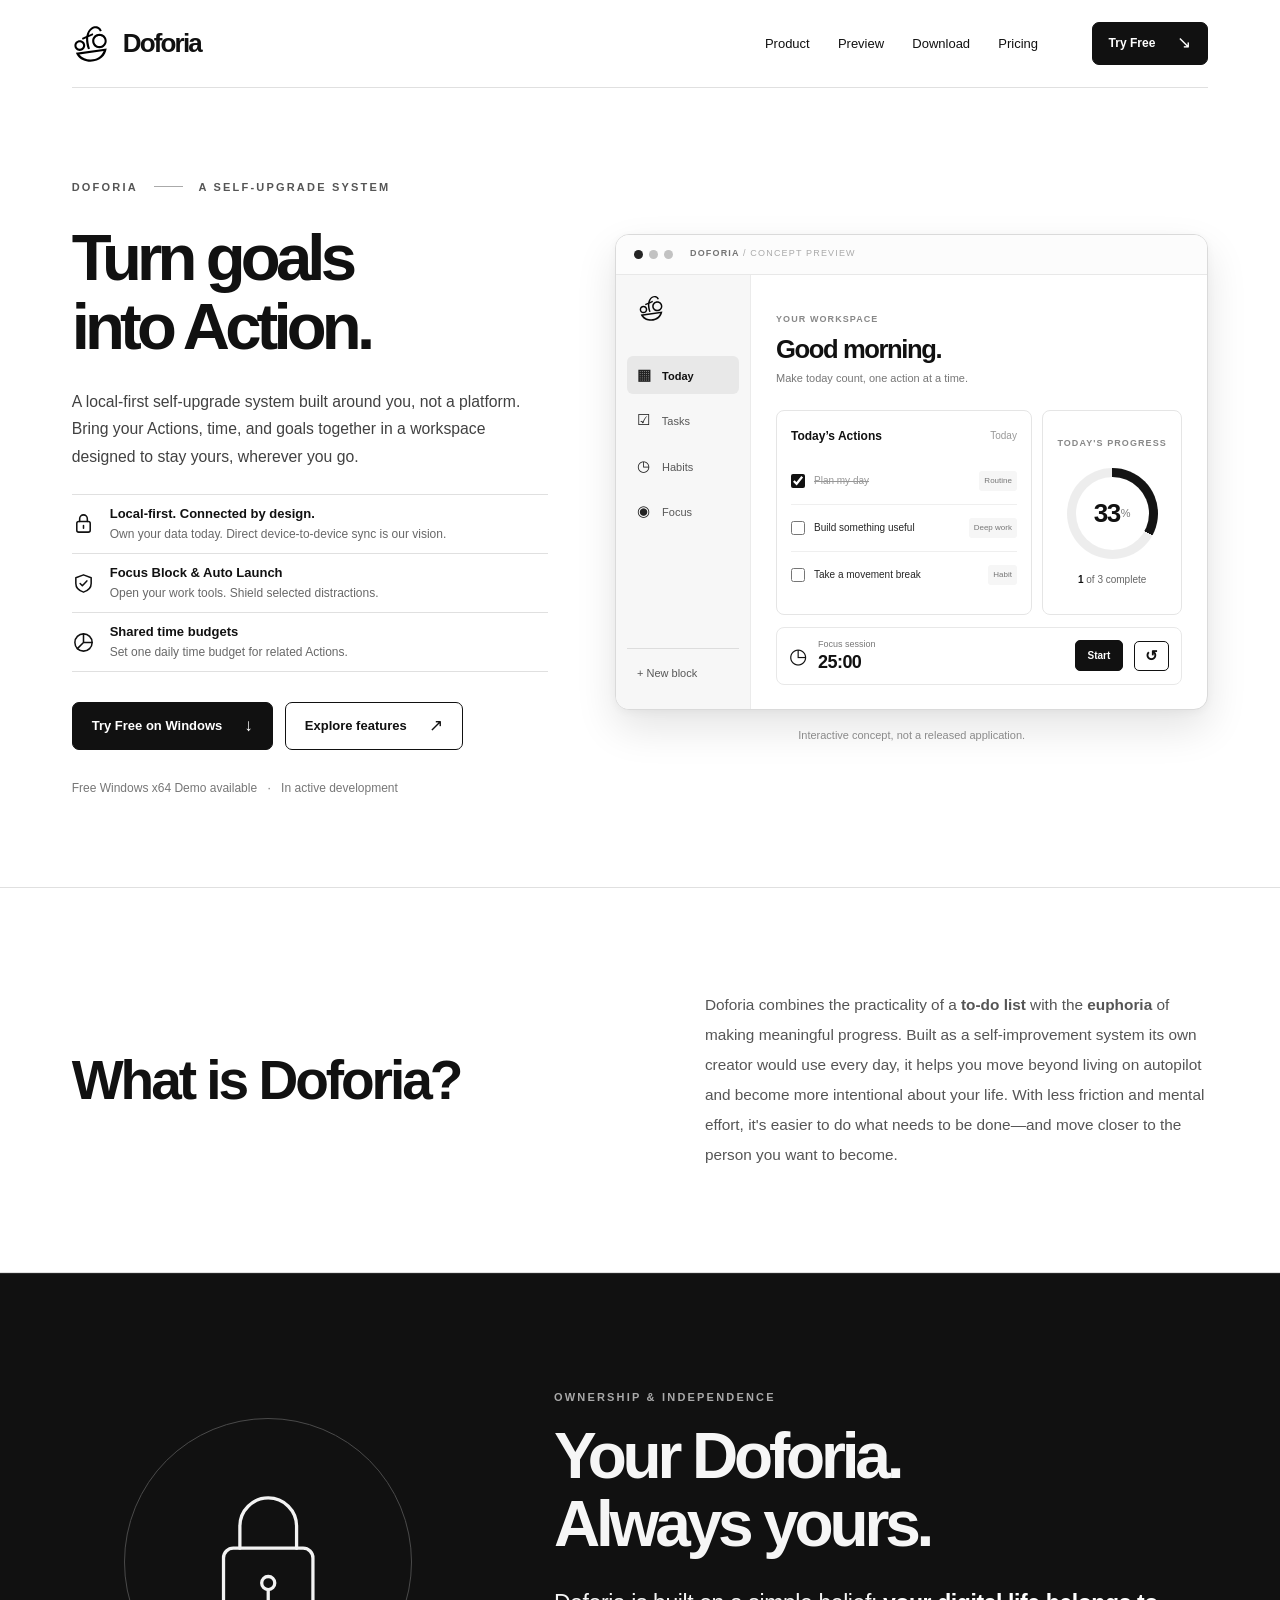
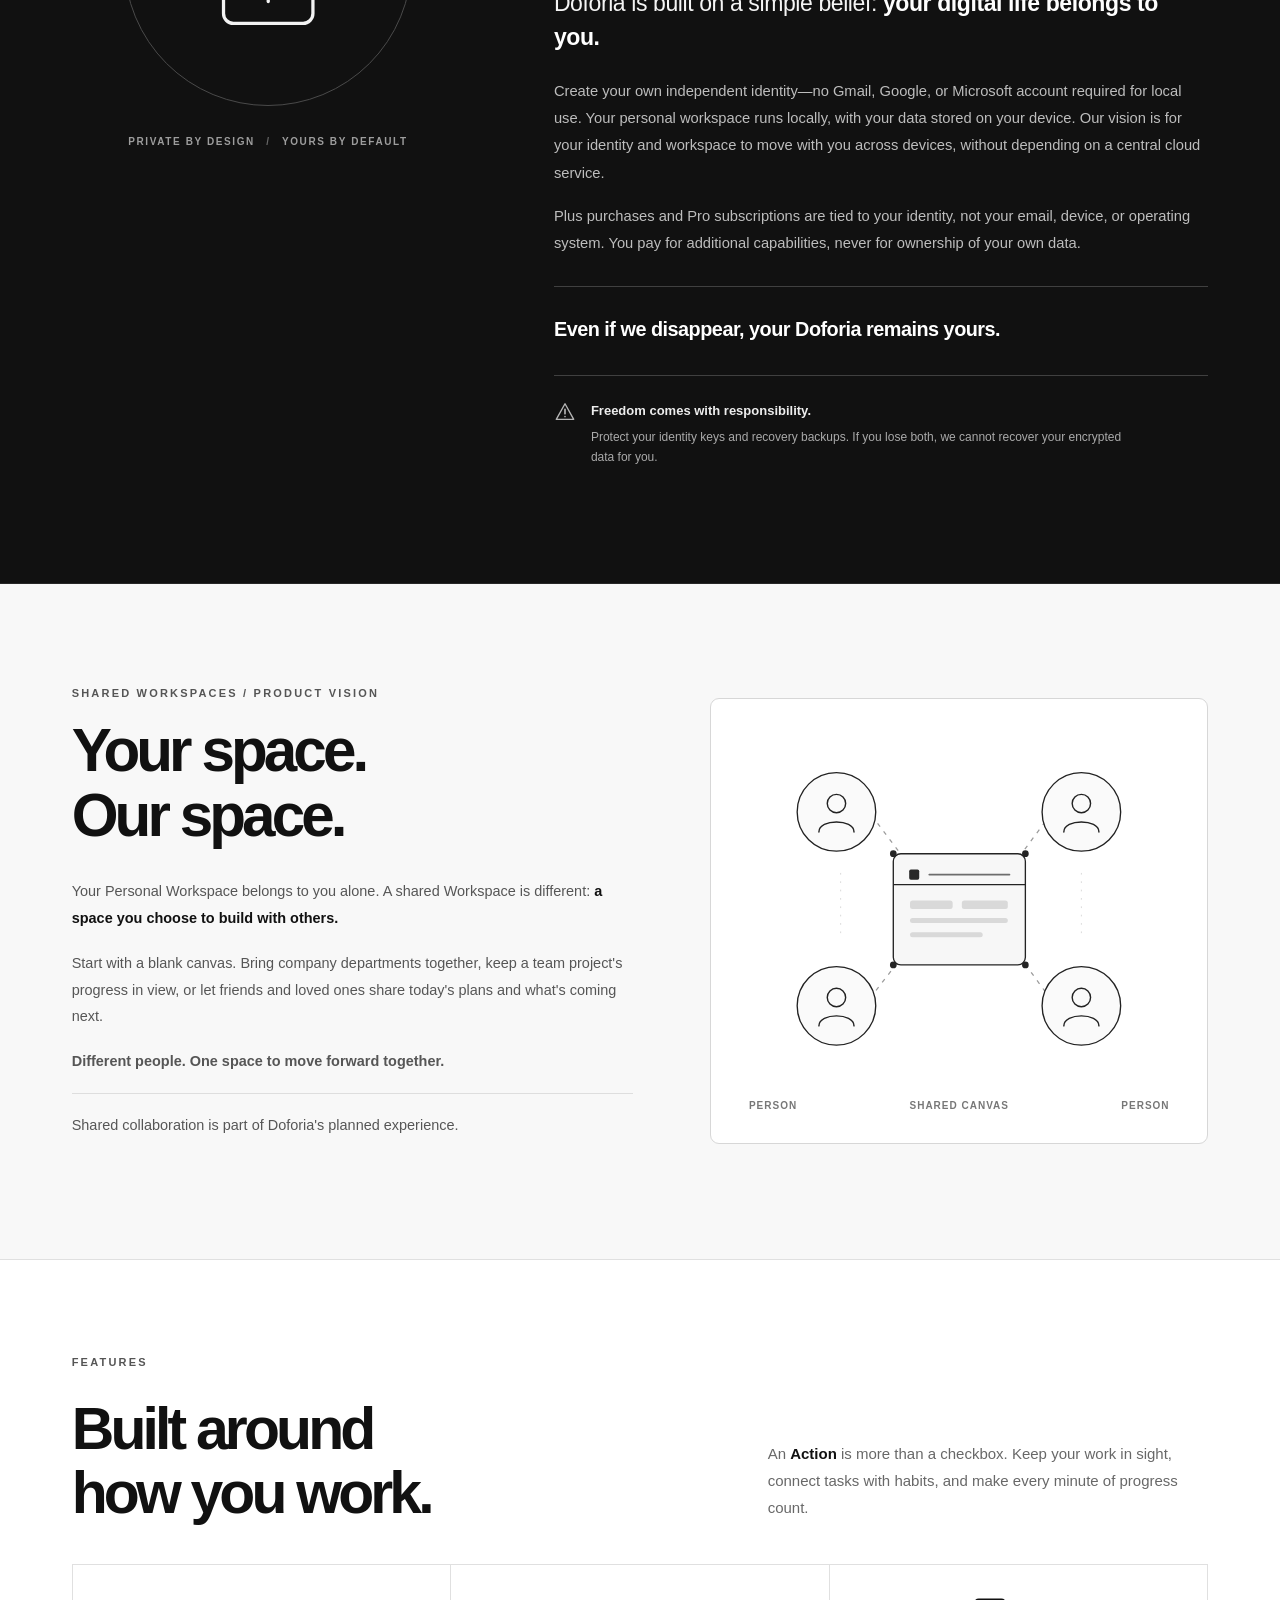
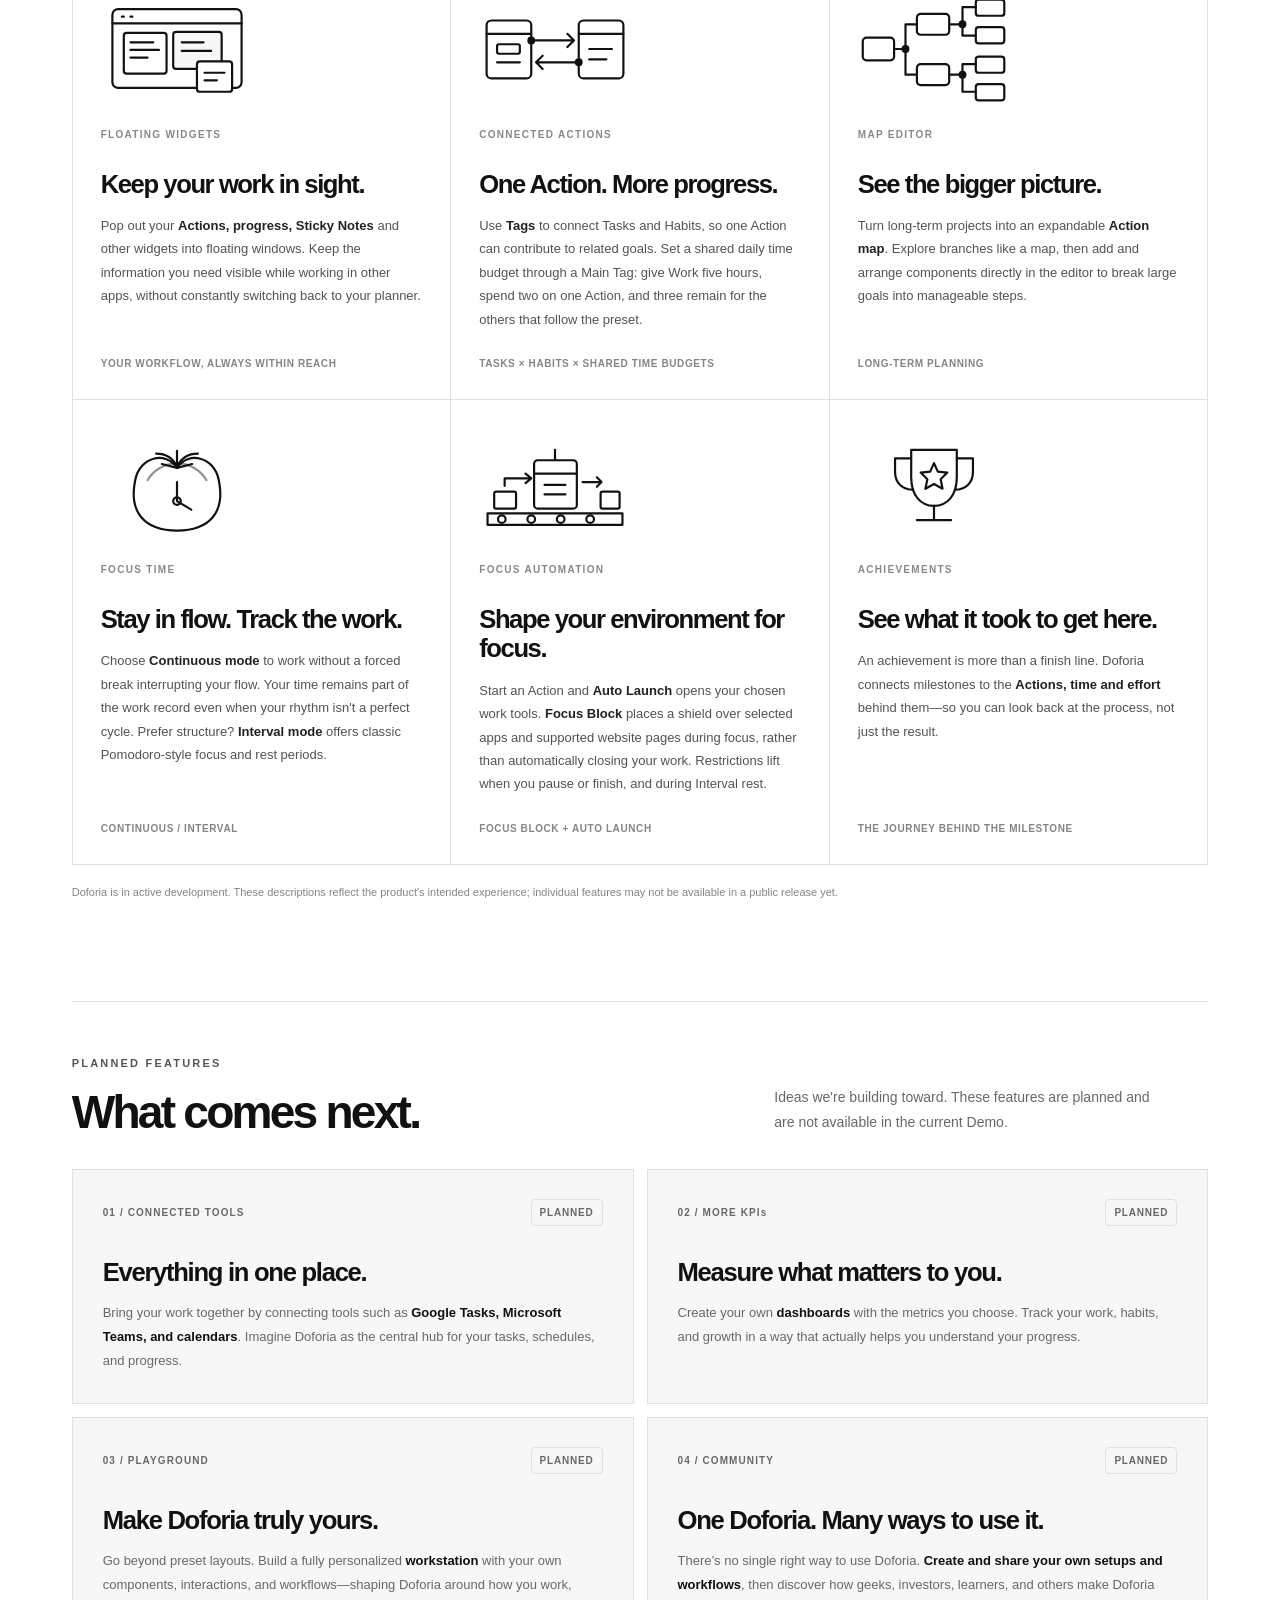
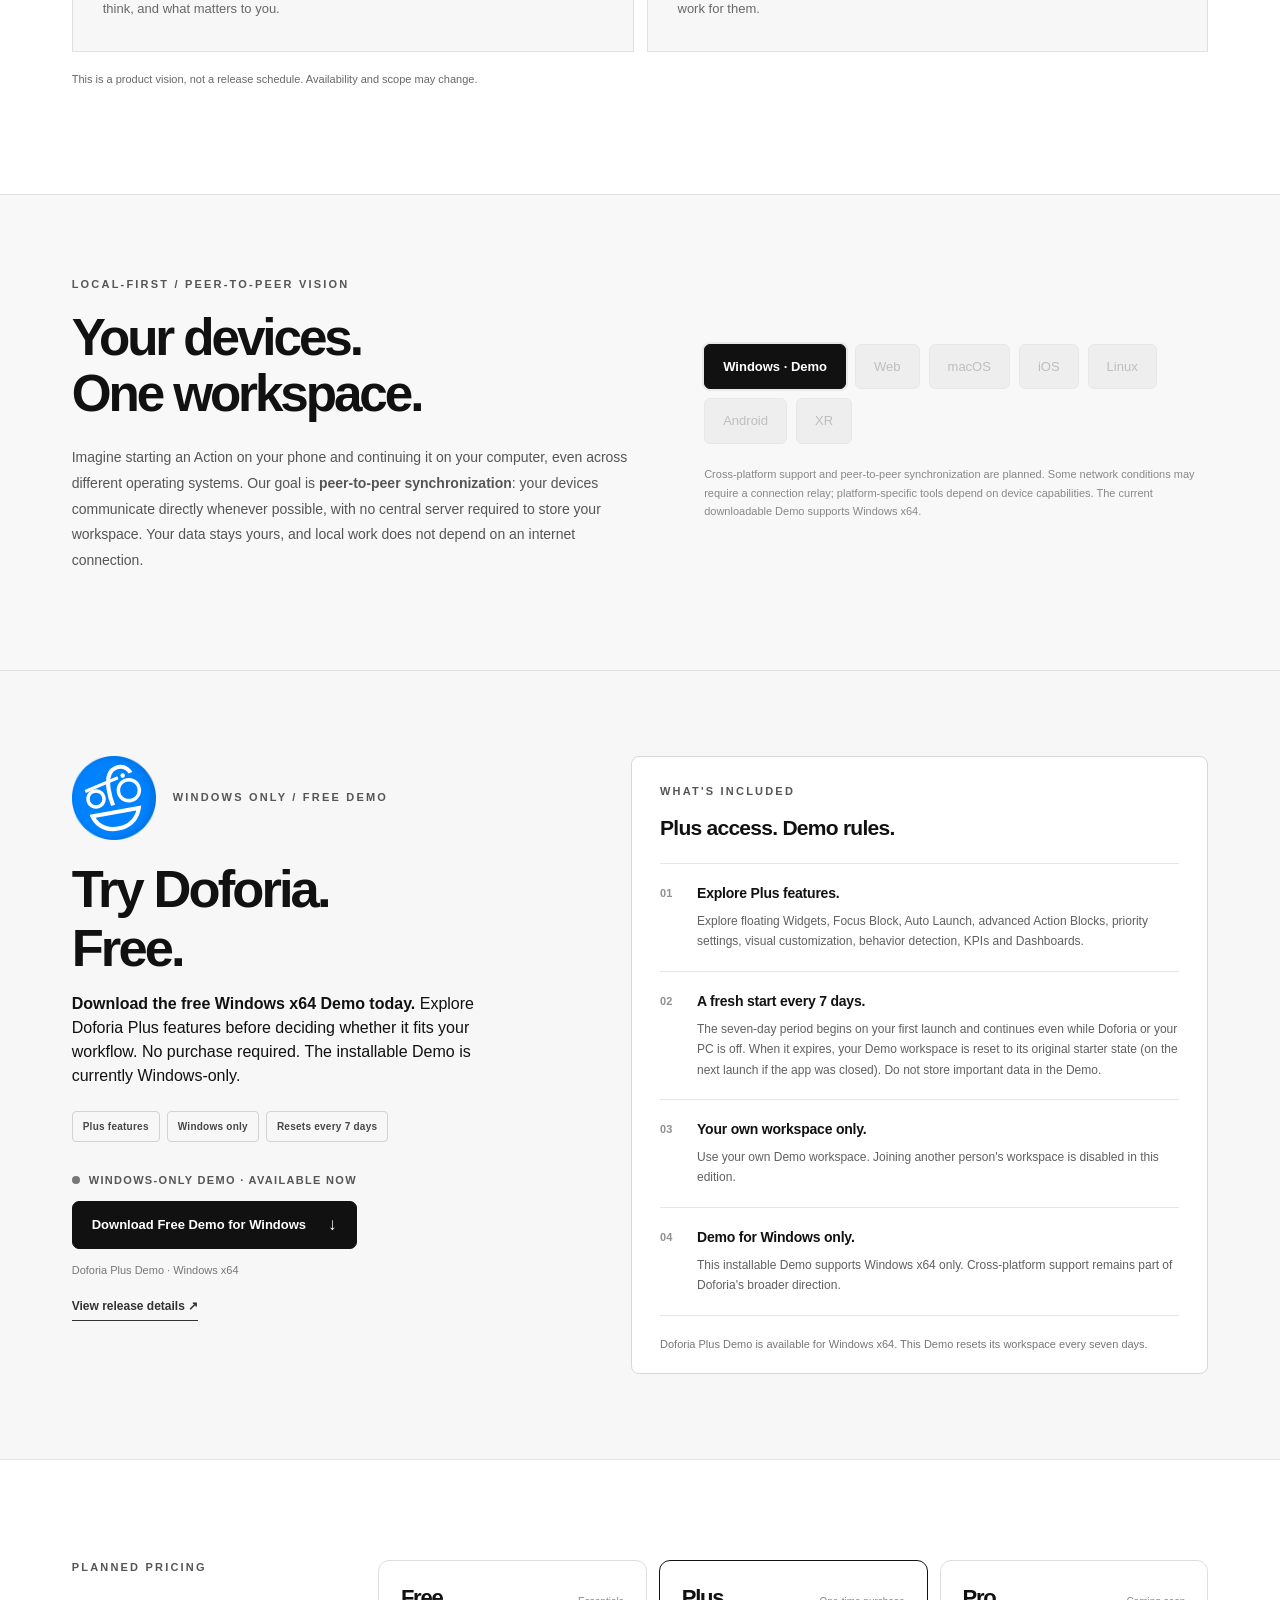
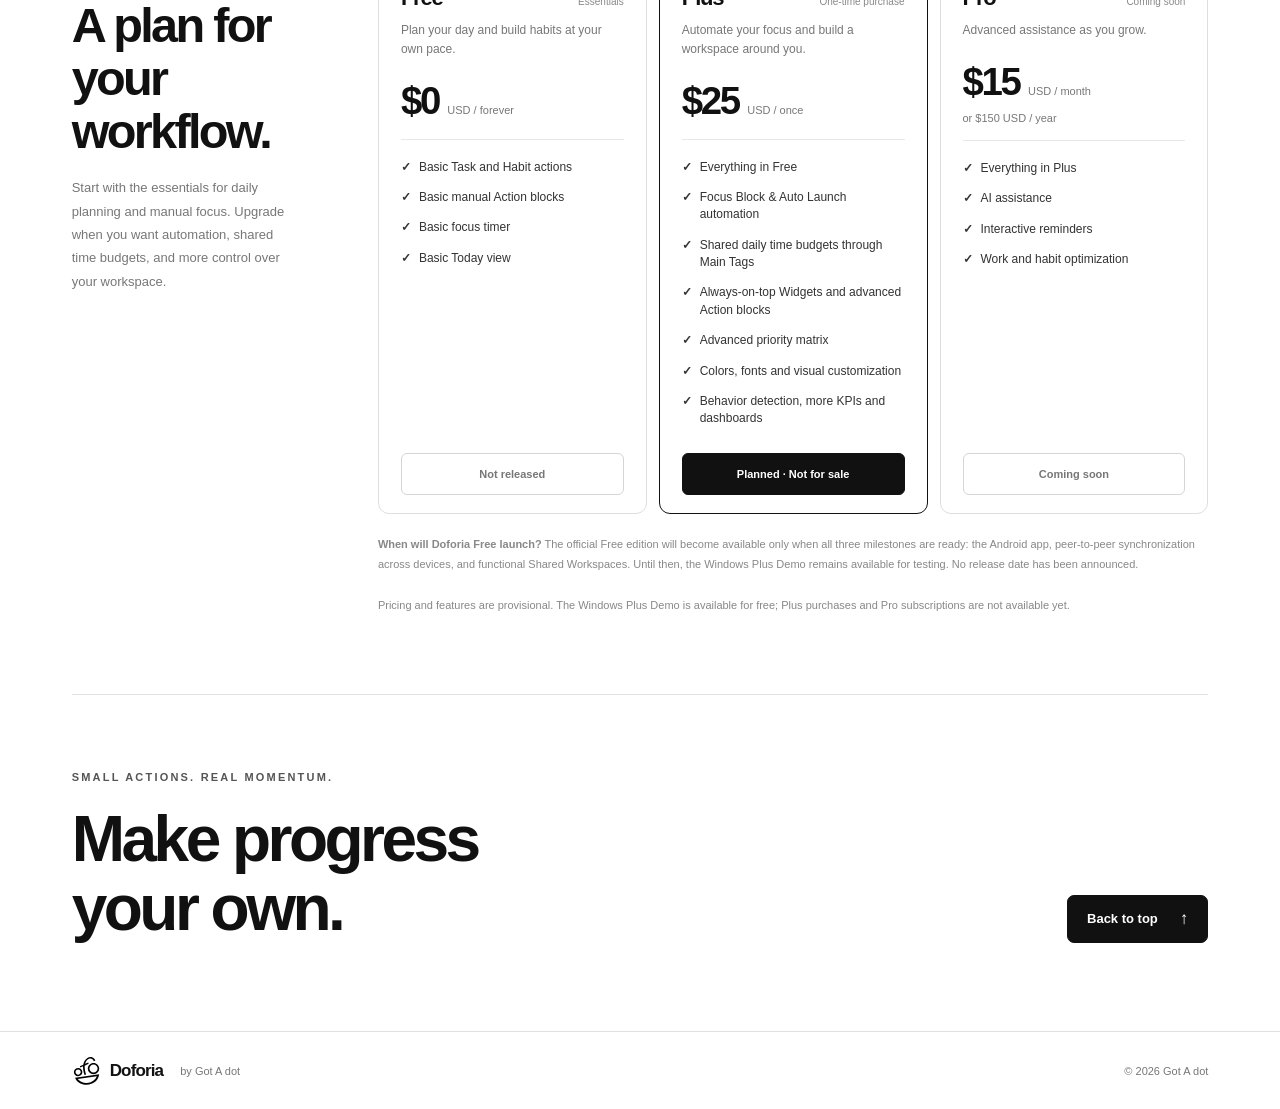
==== commit 9ededc34: "Define official Free edition release milestones" ====
--- a/index.html
+++ b/index.html
@@ -433,6 +433,7 @@
             <div class="plan-status">Coming soon</div>
           </article>
         </div>
+        <p class="pricing-footnote" id="free-release-conditions"><strong>When will Doforia Free launch?</strong> The official Free edition will become available only when all three milestones are ready: the Android app, peer-to-peer synchronization across devices, and functional Shared Workspaces. Until then, the Windows Plus Demo remains available for testing. No release date has been announced.</p>
         <p class="pricing-footnote">Pricing and features are provisional. The Windows Plus Demo is available for free; Plus purchases and Pro subscriptions are not available yet.</p>
       </section>
 
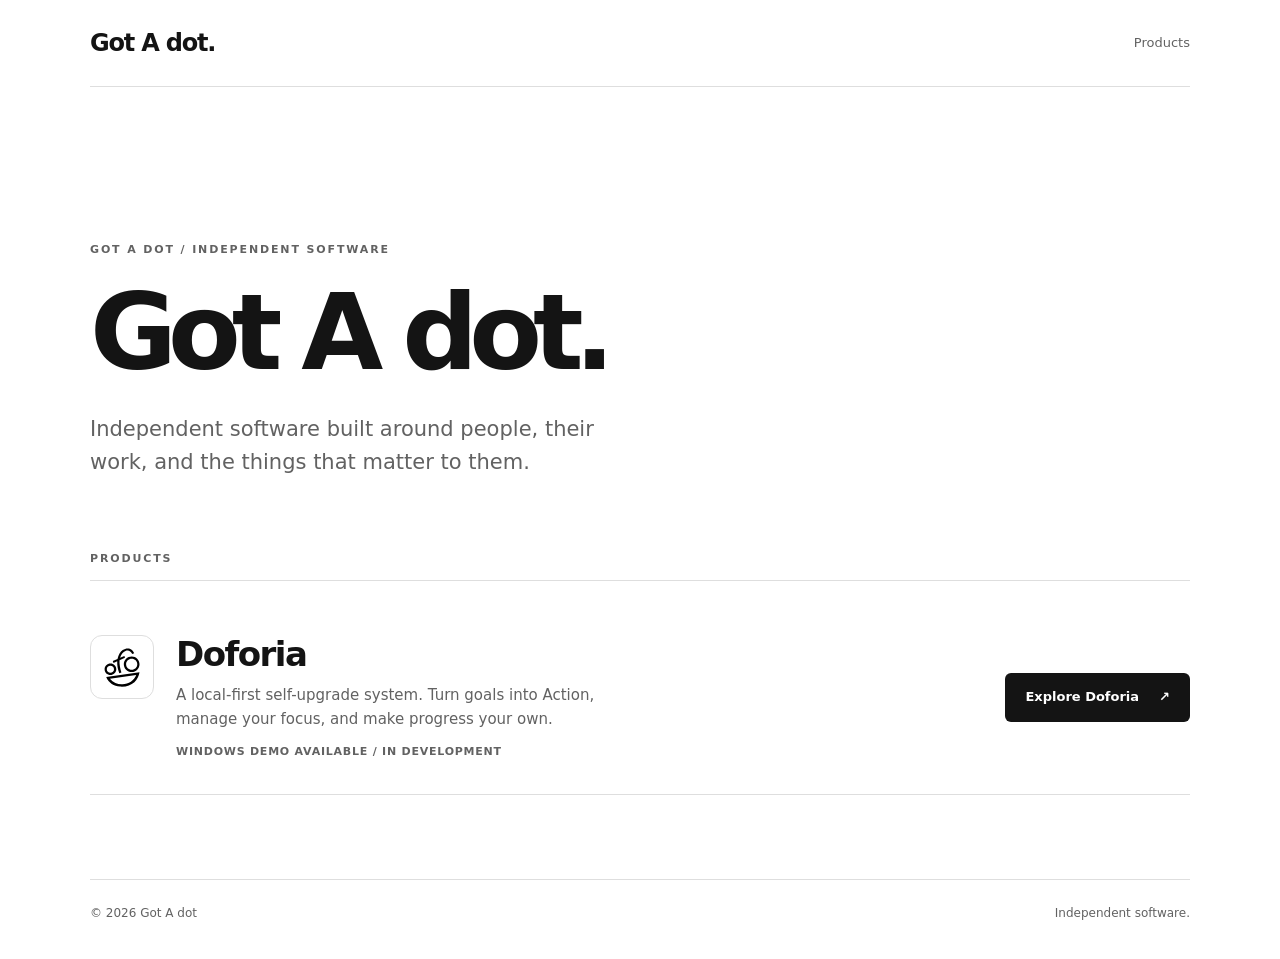
==== commit d8798d4e: "Separate Got A dot brand homepage and Doforia product site" ====
--- a/index.html
+++ b/index.html
@@ -5,448 +5,46 @@
   <meta name="viewport" content="width=device-width, initial-scale=1">
   <meta name="theme-color" media="(prefers-color-scheme: light)" content="#ffffff">
   <meta name="theme-color" media="(prefers-color-scheme: dark)" content="#111111">
-  <meta name="description" content="Doforia is a local-first self-upgrade system for connected Actions, focus, and personal growth, with a vision for peer-to-peer sync across your devices without a central cloud dependency. Try the free Demo.">
+  <title>Got A dot — Independent Software</title>
+  <meta name="description" content="Got A dot is an independent software studio building tools for everyday life. Explore Doforia, a local-first self-upgrade system.">
   <meta name="robots" content="index, follow">
   <link rel="canonical" href="https://gotadot.github.io/">
   <meta property="og:type" content="website">
-  <meta property="og:site_name" content="Doforia">
+  <meta property="og:site_name" content="Got A dot">
+  <meta property="og:title" content="Got A dot — Independent Software">
+  <meta property="og:description" content="Independent software for everyday life. Discover Doforia.">
   <meta property="og:url" content="https://gotadot.github.io/">
-  <meta property="og:title" content="Doforia — Turn goals into Action">
-  <meta property="og:description" content="Doforia is a local-first self-upgrade system for connected Actions, focus, and personal growth, with a vision for peer-to-peer sync across your devices without a central cloud dependency. Try the free Demo.">
-  <meta name="twitter:card" content="summary">
-  <meta name="twitter:title" content="Doforia — Turn goals into Action">
-  <meta name="twitter:description" content="Doforia is a local-first self-upgrade system for connected Actions, focus, and personal growth, with a vision for peer-to-peer sync across your devices without a central cloud dependency. Try the free Demo.">
-  <title>Doforia — Turn goals into Action</title>
-  <script type="application/ld+json">
-  {
-    "@context": "https://schema.org",
-    "@type": "SoftwareApplication",
-    "name": "Doforia",
-    "url": "https://gotadot.github.io/",
-    "description": "Doforia is a local-first self-upgrade system for connected Actions, focus, and personal growth, with a vision for peer-to-peer sync across your devices without a central cloud dependency. Try the free Demo.",
-    "applicationCategory": "ProductivityApplication",
-    "operatingSystem": "Windows (current Demo)",
-    "publisher": {
-      "@type": "Organization",
-      "name": "Got A dot"
-    }
-  }
+  <script type="application/ld+json">{"@context":"https://schema.org","@type":"Organization","name":"Got A dot","url":"https://gotadot.github.io/"}</script>
+  <script>
+    const legacyIds = ["hero-title","preview","demo-tasks","progress-ring","task-percent","task-count","timer-display","timer-toggle","timer-reset","features","features-title","ownership","ownership-title","shared-workspace","shared-workspace-title","system","system-title","connected-actions","focus-automation","roadmap-title","platforms","platform-title","download","download-heading","demo-download-link","pricing","pricing-heading","free-release-conditions"];
+    if (legacyIds.includes(location.hash.slice(1))) location.replace("/doforia/" + location.search + location.hash);
   </script>
-  <script type="application/ld+json">
-  {
-    "@context": "https://schema.org",
-    "@type": "WebSite",
-    "name": "Doforia",
-    "alternateName": ["Doforia App", "gotadot.github.io"],
-    "url": "https://gotadot.github.io/"
-  }
-  </script>
-  <link rel="icon" type="image/png" sizes="96x96" href="/favicon.png">
-  <link rel="stylesheet" href="./styles.css">
-  <script src="./script.js?v=latest-demo" defer></script>
+  <style>
+    :root{color-scheme:light dark;--bg:#fff;--ink:#141414;--muted:#626262;--line:#dedede;--soft:#f7f7f7}
+    @media(prefers-color-scheme:dark){:root{--bg:#111;--ink:#f4f4f4;--muted:#aaa;--line:#373737;--soft:#1b1b1b}}
+    *{box-sizing:border-box}body{margin:0;font-family:system-ui,-apple-system,BlinkMacSystemFont,"Segoe UI",sans-serif;background:var(--bg);color:var(--ink);line-height:1.6}a{color:inherit;text-decoration:none}a:focus-visible{outline:2px solid var(--ink);outline-offset:5px}.wrap{width:min(1100px,calc(100% - 48px));margin:auto}.top{display:flex;align-items:center;justify-content:space-between;border-bottom:1px solid var(--line);padding:24px 0}.brand{font-weight:750;letter-spacing:-.05em;font-size:24px}.nav{font-size:13px;color:var(--muted)}.hero{padding:clamp(72px,12vw,160px) 0 70px}.eyebrow{font-size:11px;letter-spacing:.17em;font-weight:650;color:var(--muted);margin:0 0 20px}h1,h2,p{margin:0}h1{font-size:clamp(54px,10vw,106px);letter-spacing:-.085em;line-height:1.02;font-weight:750}.intro{max-width:560px;font-size:clamp(16px,2vw,21px);margin-top:26px;color:var(--muted)}.products{padding:0 0 84px}.section-label{padding-bottom:13px;border-bottom:1px solid var(--line)}.product{display:grid;grid-template-columns:1fr auto;align-items:center;gap:28px;padding:34px 0;border-bottom:1px solid var(--line)}.product-main{display:flex;align-items:flex-start;gap:22px}.product-icon{width:64px;height:64px;display:grid;place-items:center;background:#fff;border:1px solid #dedede;border-radius:12px;flex:none}.product-icon img{width:40px;height:40px}h2{font-size:34px;line-height:1.15;letter-spacing:-.045em}.product p{max-width:480px;font-size:15px;color:var(--muted);margin-top:8px}.product-meta{font-size:11px;font-weight:650;letter-spacing:.07em;color:var(--muted);margin-top:12px}.button{display:inline-flex;align-items:center;justify-content:center;gap:20px;background:var(--ink);color:var(--bg);font-size:13px;font-weight:650;padding:14px 20px;border-radius:6px;white-space:nowrap}.button:hover{opacity:.8}.footer{border-top:1px solid var(--line);padding:24px 0 36px;display:flex;justify-content:space-between;gap:20px;color:var(--muted);font-size:12px}
+    @media(max-width:600px){.wrap{width:calc(100% - 36px)}.hero{padding:76px 0 50px}.product{grid-template-columns:1fr;gap:24px}.product-icon{width:48px;height:48px}.product-icon img{width:30px;height:30px}.product-main{gap:14px}.button{justify-self:start}.footer{flex-wrap:wrap}}
+  </style>
 </head>
 <body>
-  <a class="skip-link" href="#main">Skip to content</a>
-  <div class="page">
-    <header class="site-header" id="top">
-      <a class="brand" href="#top" aria-label="Doforia home">
-        <img src="./logo.svg" width="37" height="37" alt="" aria-hidden="true">
-        <span>Doforia</span>
-      </a>
-      <nav class="nav-links" aria-label="Main navigation">
-        <a href="#features">Product</a>
-        <a href="#preview">Preview</a>
-        <a href="#download">Download</a>
-        <a href="#pricing">Pricing</a>
-      </nav>
-      <a class="button button-dark nav-cta" href="#download">Try Free <span aria-hidden="true">↘</span></a>
-    </header>
-
-    <main id="main">
-      <section class="hero wrap" aria-labelledby="hero-title">
-        <div class="hero-copy">
-          <p class="eyebrow">DOFORIA <span class="eyebrow-line"></span> A SELF-UPGRADE SYSTEM</p>
-          <h1 id="hero-title">Turn goals<br>into Action.</h1>
-          <p class="hero-description">A local-first self-upgrade system built around you, not a platform. Bring your Actions, time, and goals together in a workspace designed to stay yours, wherever you go.</p>
-          <ul class="hero-differentiators" aria-label="What makes Doforia different">
-            <li><a href="#ownership"><svg viewBox="0 0 24 24" fill="none" stroke="currentColor" stroke-width="1.6" stroke-linecap="round" stroke-linejoin="round" aria-hidden="true" focusable="false"><rect x="5" y="10" width="14" height="11" rx="2"/><path d="M8 10V7a4 4 0 0 1 8 0v3M12 14v3"/></svg><span><strong>Local-first. Connected by design.</strong><small>Own your data today. Direct device-to-device sync is our vision.</small></span></a></li>
-            <li><a href="#focus-automation"><svg viewBox="0 0 24 24" fill="none" stroke="currentColor" stroke-width="1.6" stroke-linecap="round" stroke-linejoin="round" aria-hidden="true" focusable="false"><path d="M12 3 4 6v6c0 4.6 3.3 7.5 8 9 4.7-1.5 8-4.4 8-9V6z"/><path d="m8.5 12 2.3 2.3 4.7-5"/></svg><span><strong>Focus Block &amp; Auto Launch</strong><small>Open your work tools. Shield selected distractions.</small></span></a></li>
-            <li><a href="#connected-actions"><svg viewBox="0 0 24 24" fill="none" stroke="currentColor" stroke-width="1.6" stroke-linecap="round" stroke-linejoin="round" aria-hidden="true" focusable="false"><circle cx="12" cy="12" r="9"/><path d="M12 3v9h9M12 12l-6.4 6.4"/></svg><span><strong>Shared time budgets</strong><small>Set one daily time budget for related Actions.</small></span></a></li>
-          </ul>
-          <div class="hero-actions">
-            <a class="button button-dark" href="#download">Try Free on Windows <span aria-hidden="true">↓</span></a>
-            <a class="button button-light" href="#system">Explore features <span aria-hidden="true">↗</span></a>
-          </div>
-          <p class="hero-note">Free Windows x64 Demo available <span aria-hidden="true">·</span> In active development</p>
+  <header class="top wrap" id="top"><a class="brand" href="/">Got A dot.</a><nav class="nav" aria-label="Main navigation"><a href="#products">Products</a></nav></header>
+  <main id="main" class="wrap">
+    <section class="hero" aria-labelledby="brand-title">
+      <p class="eyebrow">GOT A DOT / INDEPENDENT SOFTWARE</p>
+      <h1 id="brand-title">Got A dot.</h1>
+      <p class="intro">Independent software built around people, their work, and the things that matter to them.</p>
+    </section>
+    <section class="products" id="products" aria-labelledby="products-title">
+      <p class="eyebrow section-label" id="products-title">PRODUCTS</p>
+      <article class="product">
+        <div class="product-main">
+          <div class="product-icon"><img src="/doforia/logo.svg" alt="" width="40" height="40"></div>
+          <div><h2><a href="/doforia/">Doforia</a></h2><p>A local-first self-upgrade system. Turn goals into Action, manage your focus, and make progress your own.</p><div class="product-meta">WINDOWS DEMO AVAILABLE / IN DEVELOPMENT</div></div>
         </div>
-
-        <div class="hero-preview" id="preview">
-          <div class="desktop-window" aria-label="Interactive concept preview of the Doforia desktop interface">
-            <div class="window-bar">
-              <span class="window-dots" aria-hidden="true"><i></i><i></i><i></i></span>
-              <span>DOFORIA <span class="window-bar-light">/ CONCEPT PREVIEW</span></span>
-            </div>
-            <div class="desktop-content">
-              <aside class="app-sidebar" aria-label="Illustrative application navigation">
-                <div class="app-sidebar-brand"><img src="./logo.svg" alt="" width="26" height="26"></div>
-                <div class="sidebar-active"><span class="sidebar-symbol" aria-hidden="true">▦</span> Today</div>
-                <div><span class="sidebar-symbol" aria-hidden="true">☑</span> Tasks</div>
-                <div><span class="sidebar-symbol" aria-hidden="true">◷</span> Habits</div>
-                <div><span class="sidebar-symbol" aria-hidden="true">◉</span> Focus</div>
-                <div class="sidebar-bottom">+ New block</div>
-              </aside>
-              <div class="app-main">
-                <div class="app-head">
-                  <div>
-                    <span class="app-overline">YOUR WORKSPACE</span>
-                    <h2>Good morning.</h2>
-                    <p>Make today count, one action at a time.</p>
-                  </div>
-                  
-                </div>
-                <div class="app-workspace">
-                  <section class="tasks-panel" aria-label="Interactive task checklist">
-                    <div class="mini-title"><strong>Today’s Actions</strong><span>Today</span></div>
-                    <div id="demo-tasks" class="task-list">
-                      <label class="task"><input type="checkbox" checked><span class="task-name">Plan my day</span><span class="task-type">Routine</span></label>
-                      <label class="task"><input type="checkbox"><span class="task-name">Build something useful</span><span class="task-type">Deep work</span></label>
-                      <label class="task"><input type="checkbox"><span class="task-name">Take a movement break</span><span class="task-type">Habit</span></label>
-                    </div>
-                  </section>
-                  <section class="insight-panel" aria-label="Interactive progress indicator">
-                    <span class="app-overline">TODAY'S PROGRESS</span>
-                    <div class="progress-ring" id="progress-ring" style="--pct:33.33%" role="img" aria-label="33% of demo actions completed"><div><span id="task-percent">33</span><small>%</small></div></div>
-                    <p><strong id="task-count">1</strong> of 3 complete</p>
-                  </section>
-                </div>
-                <div class="focus-panel">
-                  <div class="focus-icon" aria-hidden="true">◷</div>
-                  <div class="focus-label"><span>Focus session</span><strong id="timer-display">25:00</strong></div>
-                  <button id="timer-toggle" type="button" class="timer-button" aria-label="Start focus timer">Start</button>
-                  <button id="timer-reset" type="button" class="timer-reset" aria-label="Reset timer">↺</button>
-                </div>
-              </div>
-            </div>
-          </div>
-          <p class="preview-caption">Interactive concept, not a released application.</p>
-        </div>
-      </section>
-
-      <section class="features" id="features" aria-labelledby="features-title">
-        <div class="features-inner wrap">
-          <h2 id="features-title">What is Doforia?</h2>
-          <p>Doforia combines the practicality of a <strong>to-do list</strong> with the <strong>euphoria</strong> of making meaningful progress. Built as a self-improvement system its own creator would use every day, it helps you move beyond living on autopilot and become more intentional about your life. With less friction and mental effort, it's easier to do what needs to be done—and move closer to the person you want to become.</p>
-        </div>
-      </section>
-
-
-      <section class="ownership-section" id="ownership" aria-labelledby="ownership-title">
-        <div class="ownership-inner wrap">
-          <div class="ownership-visual" aria-hidden="true">
-            <div class="ownership-lock-frame">
-              <svg class="ownership-lock" viewBox="0 0 160 160" fill="none" xmlns="http://www.w3.org/2000/svg">
-                <rect x="39" y="68" width="82" height="69" rx="9" stroke="currentColor" stroke-width="3"/>
-                <path d="M54 68V48C54 33.6 65.6 22 80 22C94.4 22 106 33.6 106 48V68" stroke="currentColor" stroke-width="3" stroke-linecap="round"/>
-                <circle cx="80" cy="100" r="6" stroke="currentColor" stroke-width="3"/>
-                <path d="M80 106V117" stroke="currentColor" stroke-width="3" stroke-linecap="round"/>
-              </svg>
-            </div>
-            <span class="ownership-visual-label">PRIVATE BY DESIGN <span aria-hidden="true">/</span> YOURS BY DEFAULT</span>
-          </div>
-          <div class="ownership-copy">
-            <p class="eyebrow">OWNERSHIP &amp; INDEPENDENCE</p>
-            <h2 id="ownership-title">Your Doforia.<br>Always yours.</h2>
-            <p class="ownership-lead">Doforia is built on a simple belief: <strong>your digital life belongs to you.</strong></p>
-            <p>Create your own independent identity—no Gmail, Google, or Microsoft account required for local use. Your personal workspace runs locally, with your data stored on your device. Our vision is for your identity and workspace to move with you across devices, without depending on a central cloud service.</p>
-            <p>Plus purchases and Pro subscriptions are tied to your identity, not your email, device, or operating system. You pay for additional capabilities, never for ownership of your own data.</p>
-            <p class="ownership-promise">Even if we disappear, your Doforia remains yours.</p>
-            <div class="ownership-caution">
-              <svg viewBox="0 0 24 24" fill="none" xmlns="http://www.w3.org/2000/svg" aria-hidden="true">
-                <path d="M12 3L2.5 20h19L12 3Z" stroke="currentColor" stroke-width="1.5" stroke-linejoin="round"/>
-                <path d="M12 9v5M12 17h.01" stroke="currentColor" stroke-width="1.8" stroke-linecap="round"/>
-              </svg>
-              <div>
-                <strong>Freedom comes with responsibility.</strong>
-                <p>Protect your identity keys and recovery backups. If you lose both, we cannot recover your encrypted data for you.</p>
-              </div>
-            </div>
-          </div>
-        </div>
-      </section>
-
-      <section class="shared-workspace-section" id="shared-workspace" aria-labelledby="shared-workspace-title">
-        <div class="shared-workspace-inner wrap">
-          <div class="shared-workspace-copy">
-            <p class="eyebrow">SHARED WORKSPACES / PRODUCT VISION</p>
-            <h2 id="shared-workspace-title">Your space.<br>Our space.</h2>
-            <p class="shared-workspace-lead">Your Personal Workspace belongs to you alone. A shared Workspace is different: <strong>a space you choose to build with others.</strong></p>
-            <p>Start with a blank canvas. Bring company departments together, keep a team project's progress in view, or let friends and loved ones share today's plans and what's coming next.</p>
-            <p class="shared-workspace-closing">Different people. One space to move forward together.</p>
-            <p class="shared-workspace-note">Shared collaboration is part of Doforia's planned experience.</p>
-          </div>
-          <div class="shared-workspace-visual" aria-hidden="true">
-            <svg class="shared-workspace-diagram" viewBox="0 0 520 430" fill="none" xmlns="http://www.w3.org/2000/svg">
-              <path class="shared-diagram-link" d="M155 102L206 170M370 100L318 170M153 321L208 250M370 323L317 250" stroke-width="1.5" stroke-dasharray="5 7"/>
-              <path class="shared-diagram-link" d="M118 171V251M406 171V251" stroke-width="1" stroke-dasharray="2 8" opacity=".45"/>
-              <rect x="181" y="148" width="158" height="133" rx="9" class="shared-diagram-board"/>
-              <path d="M181 185H339" class="shared-diagram-board-stroke" stroke-width="1.5"/>
-              <rect x="200" y="167" width="12" height="12" rx="2" class="shared-diagram-filled"/>
-              <path d="M224 173H320" class="shared-diagram-board-stroke" stroke-width="2" stroke-linecap="round" opacity=".65"/>
-              <rect x="201" y="204" width="51" height="10" rx="3" class="shared-diagram-light"/>
-              <rect x="263" y="204" width="55" height="10" rx="3" class="shared-diagram-light"/>
-              <rect x="201" y="225" width="117" height="6" rx="3" class="shared-diagram-light"/>
-              <rect x="201" y="242" width="87" height="6" rx="3" class="shared-diagram-light"/>
-              <g class="shared-diagram-user">
-                <circle cx="113" cy="98" r="47"/>
-                <circle cx="113" cy="88" r="11" class="shared-diagram-face"/>
-                <path d="M92 122C92 106 134 106 134 122" class="shared-diagram-person"/>
-              </g>
-              <g class="shared-diagram-user">
-                <circle cx="406" cy="98" r="47"/>
-                <circle cx="406" cy="88" r="11" class="shared-diagram-face"/>
-                <path d="M385 122C385 106 427 106 427 122" class="shared-diagram-person"/>
-              </g>
-              <g class="shared-diagram-user">
-                <circle cx="113" cy="330" r="47"/>
-                <circle cx="113" cy="320" r="11" class="shared-diagram-face"/>
-                <path d="M92 354C92 338 134 338 134 354" class="shared-diagram-person"/>
-              </g>
-              <g class="shared-diagram-user">
-                <circle cx="406" cy="330" r="47"/>
-                <circle cx="406" cy="320" r="11" class="shared-diagram-face"/>
-                <path d="M385 354C385 338 427 338 427 354" class="shared-diagram-person"/>
-              </g>
-              <circle cx="181" cy="148" r="4" class="shared-diagram-dot"/>
-              <circle cx="339" cy="148" r="4" class="shared-diagram-dot"/>
-              <circle cx="181" cy="281" r="4" class="shared-diagram-dot"/>
-              <circle cx="339" cy="281" r="4" class="shared-diagram-dot"/>
-            </svg>
-            <div class="shared-workspace-visual-footer"><span>PERSON</span><span>SHARED CANVAS</span><span>PERSON</span></div>
-          </div>
-        </div>
-      </section>
-
-      <section class="system-section wrap" id="system" aria-labelledby="system-title">
-        <div class="system-heading">
-          <p class="eyebrow">FEATURES</p>
-          <div class="system-heading-grid">
-            <h2 id="system-title">Built around<br>how you work.</h2>
-            <p>An <strong>Action</strong> is more than a checkbox. Keep your work in sight, connect tasks with habits, and make every minute of progress count.</p>
-          </div>
-        </div>
-        <div class="system-grid">
-          <article class="system-card">
-            <div class="system-icon" aria-hidden="true">
-              <svg viewBox="0 0 160 112" fill="none" xmlns="http://www.w3.org/2000/svg" focusable="false"><rect x="12" y="14" width="136" height="83" rx="6"/><path d="M12 29h136M22 22h2M31 22h2"/><rect x="24" y="39" width="45" height="43" rx="3"/><path d="M31 49h24M31 57h30M31 65h18"/><rect x="76" y="38" width="51" height="39" rx="3" fill="var(--soft)"/><path d="M85 49h23M85 58h31"/><rect x="101" y="69" width="37" height="32" rx="3" fill="var(--panel)"/><path d="M109 81h21M109 89h13"/></svg>
-            </div>
-            <span class="system-number">FLOATING WIDGETS</span>
-            <h3>Keep your work in sight.</h3>
-            <p>Pop out your <strong>Actions, progress, Sticky Notes</strong> and other widgets into floating windows. Keep the information you need visible while working in other apps, without constantly switching back to your planner.</p>
-            <span class="system-status">YOUR WORKFLOW, ALWAYS WITHIN REACH</span>
-          </article>
-          <article class="system-card">
-            <div class="system-icon" aria-hidden="true">
-              <svg viewBox="0 0 160 112" fill="none" xmlns="http://www.w3.org/2000/svg" focusable="false"><rect x="8" y="26" width="47" height="61" rx="5"/><rect x="105" y="26" width="47" height="61" rx="5"/><path d="M8 40h47M105 40h47"/><rect x="19" y="51" width="24" height="10" rx="2"/><path d="M19 70h24M116 56h24M116 67h18"/><path d="M55 47h45m-7-7 7 7-7 7M105 70H60m7-7-7 7 7 7"/><circle cx="55" cy="47" r="3" fill="currentColor"/><circle cx="105" cy="70" r="3" fill="currentColor"/></svg>
-            </div>
-            <span class="system-number" id="connected-actions">CONNECTED ACTIONS</span>
-            <h3>One Action. More progress.</h3>
-            <p>Use <strong>Tags</strong> to connect Tasks and Habits, so one Action can contribute to related goals. Set a shared daily time budget through a Main Tag: give Work five hours, spend two on one Action, and three remain for the others that follow the preset.</p>
-            <span class="system-status">TASKS × HABITS × SHARED TIME BUDGETS</span>
-          </article>
-          <article class="system-card">
-            <div class="system-icon" aria-hidden="true">
-              <svg viewBox="0 0 160 112" fill="none" xmlns="http://www.w3.org/2000/svg" focusable="false"><rect x="5" y="44" width="33" height="24" rx="4"/><rect x="62" y="19" width="34" height="22" rx="4"/><rect x="62" y="72" width="34" height="22" rx="4"/><rect x="124" y="4" width="30" height="17" rx="3"/><rect x="124" y="33" width="30" height="17" rx="3"/><rect x="124" y="64" width="30" height="17" rx="3"/><rect x="124" y="93" width="30" height="17" rx="3"/><path d="M38 56h12V30h12M50 56v27h12M96 30h14V12h14M110 30v12h14M96 83h14V72h14M110 83v18h14"/><circle cx="50" cy="56" r="3" fill="currentColor"/><circle cx="110" cy="30" r="3" fill="currentColor"/><circle cx="110" cy="83" r="3" fill="currentColor"/></svg>
-            </div>
-            <span class="system-number">MAP EDITOR</span>
-            <h3>See the bigger picture.</h3>
-            <p>Turn long-term projects into an expandable <strong>Action map</strong>. Explore branches like a map, then add and arrange components directly in the editor to break large goals into manageable steps.</p>
-            <span class="system-status">LONG-TERM PLANNING</span>
-          </article>
-          <article class="system-card">
-            <div class="system-icon" aria-hidden="true">
-              <svg viewBox="0 0 160 112" fill="none" xmlns="http://www.w3.org/2000/svg" focusable="false"><path d="M80 39c-12-18-39-12-44 13-7 34 10 53 44 53s51-19 44-53c-5-25-32-31-44-13Z"/><path d="M80 38c-4-9-12-14-22-14M80 38c4-9 12-14 22-14M80 38v-17M64 35l16 4 16-4"/><path d="M80 54v20l15 9"/><circle cx="80" cy="74" r="4"/><path d="M49 52a36 36 0 0 1 62 0" opacity=".45"/></svg>
-            </div>
-            <span class="system-number">FOCUS TIME</span>
-            <h3>Stay in flow. Track the work.</h3>
-            <p>Choose <strong>Continuous mode</strong> to work without a forced break interrupting your flow. Your time remains part of the work record even when your rhythm isn't a perfect cycle. Prefer structure? <strong>Interval mode</strong> offers classic Pomodoro-style focus and rest periods.</p>
-            <span class="system-status">CONTINUOUS / INTERVAL</span>
-          </article>
-          <article class="system-card">
-            <div class="system-icon" aria-hidden="true">
-              <svg viewBox="0 0 160 112" fill="none" xmlns="http://www.w3.org/2000/svg" focusable="false"><path d="M9 87h142v12H9z"/><circle cx="24" cy="93" r="4"/><circle cx="55" cy="93" r="4"/><circle cx="86" cy="93" r="4"/><circle cx="117" cy="93" r="4"/><rect x="16" y="64" width="23" height="18" rx="2"/><path d="M27 58v-8h28M49 45l6 5-6 5"/><rect x="58" y="31" width="45" height="51" rx="4"/><path d="M58 45h45M69 57h22M69 67h22"/><path d="M109 54h20l-5-5m5 5-5 5"/><rect x="128" y="64" width="20" height="18" rx="2"/><path d="M80 20v11"/></svg>
-            </div>
-            <span class="system-number" id="focus-automation">FOCUS AUTOMATION</span>
-            <h3>Shape your environment for focus.</h3>
-            <p>Start an Action and <strong>Auto Launch</strong> opens your chosen work tools. <strong>Focus Block</strong> places a shield over selected apps and supported website pages during focus, rather than automatically closing your work. Restrictions lift when you pause or finish, and during Interval rest.</p>
-            <span class="system-status">FOCUS BLOCK + AUTO LAUNCH</span>
-          </article>
-          <article class="system-card">
-            <div class="system-icon" aria-hidden="true">
-              <svg viewBox="0 0 160 112" fill="none" xmlns="http://www.w3.org/2000/svg" focusable="false"><path d="M56 20h48v29c0 19-10 30-24 30S56 68 56 49z"/><path d="M56 29H39v14c0 12 8 19 19 19M104 29h17v14c0 12-8 19-19 19"/><path d="M80 79v14M62 94h36"/><path d="m80 34 4 9 10 1-7 7 2 10-9-5-9 5 2-10-7-7 10-1z"/></svg>
-            </div>
-            <span class="system-number">ACHIEVEMENTS</span>
-            <h3>See what it took to get here.</h3>
-            <p>An achievement is more than a finish line. Doforia connects milestones to the <strong>Actions, time and effort</strong> behind them—so you can look back at the process, not just the result.</p>
-            <span class="system-status">THE JOURNEY BEHIND THE MILESTONE</span>
-          </article>
-        </div>
-        <p class="system-disclaimer">Doforia is in active development. These descriptions reflect the product's intended experience; individual features may not be available in a public release yet.</p>
-
-        <section class="roadmap-section" aria-labelledby="roadmap-title">
-          <div class="roadmap-heading">
-            <div>
-              <p class="eyebrow">PLANNED FEATURES</p>
-              <h2 id="roadmap-title">What comes next.</h2>
-            </div>
-            <p>Ideas we're building toward. These features are planned and are not available in the current Demo.</p>
-          </div>
-          <div class="roadmap-grid">
-            <article class="roadmap-card">
-              <div class="roadmap-card-top"><span>01 / CONNECTED TOOLS</span><span>PLANNED</span></div>
-              <h3>Everything in one place.</h3>
-              <p>Bring your work together by connecting tools such as <strong>Google Tasks, Microsoft Teams, and calendars</strong>. Imagine Doforia as the central hub for your tasks, schedules, and progress.</p>
-            </article>
-            <article class="roadmap-card">
-              <div class="roadmap-card-top"><span>02 / MORE KPIs</span><span>PLANNED</span></div>
-              <h3>Measure what matters to you.</h3>
-              <p>Create your own <strong>dashboards</strong> with the metrics you choose. Track your work, habits, and growth in a way that actually helps you understand your progress.</p>
-            </article>
-            <article class="roadmap-card">
-              <div class="roadmap-card-top"><span>03 / PLAYGROUND</span><span>PLANNED</span></div>
-              <h3>Make Doforia truly yours.</h3>
-              <p>Go beyond preset layouts. Build a fully personalized <strong>workstation</strong> with your own components, interactions, and workflows—shaping Doforia around how you work, think, and what matters to you.</p>
-            </article>
-            <article class="roadmap-card">
-              <div class="roadmap-card-top"><span>04 / COMMUNITY</span><span>PLANNED</span></div>
-              <h3>One Doforia. Many ways to use it.</h3>
-              <p>There’s no single right way to use Doforia. <strong>Create and share your own setups and workflows</strong>, then discover how geeks, investors, learners, and others make Doforia work for them.</p>
-            </article>
-          </div>
-          <p class="roadmap-note">This is a product vision, not a release schedule. Availability and scope may change.</p>
-        </section>
-      </section>
-
-      <section class="platform-section" id="platforms" aria-labelledby="platform-title">
-        <div class="wrap platform-inner">
-          <div>
-            <p class="eyebrow">LOCAL-FIRST / PEER-TO-PEER VISION</p>
-            <h2 id="platform-title">Your devices.<br>One workspace.</h2>
-            <p>Imagine starting an Action on your phone and continuing it on your computer, even across different operating systems. Our goal is <strong>peer-to-peer synchronization</strong>: your devices communicate directly whenever possible, with no central server required to store your workspace. Your data stays yours, and local work does not depend on an internet connection.</p>
-          </div>
-          <div class="platform-list" aria-label="Platform development status">
-            <span class="platform-current" aria-label="Windows: Demo available">Windows · Demo</span><span class="platform-planned">Web</span><span class="platform-planned">macOS</span><span class="platform-planned">iOS</span><span class="platform-planned">Linux</span><span class="platform-planned">Android</span><span class="platform-planned">XR</span>
-            <p>Cross-platform support and peer-to-peer synchronization are planned. Some network conditions may require a connection relay; platform-specific tools depend on device capabilities. The current downloadable Demo supports Windows x64.</p>
-          </div>
-        </div>
-      </section>
-
-      <section class="download-section" id="download" aria-labelledby="download-heading">
-        <div class="download-inner wrap demo-download">
-          <div class="download-copy">
-            <div class="demo-brand-line">
-              <img class="demo-app-logo" src="./doforia-demo.svg" alt="Doforia Plus Demo icon" width="84" height="84" loading="lazy">
-              <p class="eyebrow">WINDOWS ONLY / FREE DEMO</p>
-            </div>
-            <h2 id="download-heading">Try Doforia.<br>Free.</h2>
-            <p><strong>Download the free Windows x64 Demo today.</strong> Explore Doforia Plus features before deciding whether it fits your workflow. No purchase required. The installable Demo is currently Windows-only.</p>
-            <div class="demo-highlights" aria-label="Demo highlights">
-              <span>Plus features</span><span>Windows only</span><span>Resets every 7 days</span>
-            </div>
-            <div class="download-details">
-              <div class="release-status"><span class="status-indicator"></span> WINDOWS-ONLY DEMO · AVAILABLE NOW</div>
-              <a id="demo-download-link" class="button button-dark" href="https://github.com/gotadot/doforia-demo-downloads/releases/latest">Download Free Demo for Windows <span aria-hidden="true">↓</span></a>
-              <span class="release-note">Doforia Plus Demo <span data-demo-version hidden></span>· Windows x64<span data-demo-size hidden></span></span>
-              <a class="demo-preview-link" href="https://github.com/gotadot/doforia-demo-downloads/releases/latest" target="_blank" rel="noopener noreferrer">View release details <span aria-hidden="true">↗</span></a>
-            </div>
-          </div>
-          <div class="demo-info" aria-label="Demo version features and limitations">
-            <div class="demo-info-header">
-              <span class="eyebrow">WHAT'S INCLUDED</span>
-              <strong>Plus access. Demo rules.</strong>
-            </div>
-            <div class="demo-info-row">
-              <span class="demo-info-index">01</span>
-              <div><h3>Explore Plus features.</h3><p>Explore floating Widgets, Focus Block, Auto Launch, advanced Action Blocks, priority settings, visual customization, behavior detection, KPIs and Dashboards.</p></div>
-            </div>
-            <div class="demo-info-row">
-              <span class="demo-info-index">02</span>
-              <div><h3>A fresh start every 7 days.</h3><p>The seven-day period begins on your first launch and continues even while Doforia or your PC is off. When it expires, your Demo workspace is reset to its original starter state (on the next launch if the app was closed). Do not store important data in the Demo.</p></div>
-            </div>
-            <div class="demo-info-row">
-              <span class="demo-info-index">03</span>
-              <div><h3>Your own workspace only.</h3><p>Use your own Demo workspace. Joining another person's workspace is disabled in this edition.</p></div>
-            </div>
-            <div class="demo-info-row">
-              <span class="demo-info-index">04</span>
-              <div><h3>Demo for Windows only.</h3><p>This installable Demo supports Windows x64 only. Cross-platform support remains part of Doforia's broader direction.</p></div>
-            </div>
-            <p class="demo-info-footnote">Doforia Plus Demo is available for Windows x64. This Demo resets its workspace every seven days.</p>
-          </div>
-        </div>
-      </section>
-
-      <section class="pricing-section wrap" id="pricing" aria-labelledby="pricing-heading">
-        <div class="pricing-intro">
-          <p class="eyebrow">PLANNED PRICING</p>
-          <h2 id="pricing-heading">A plan for<br>your workflow.</h2>
-          <p>Start with the essentials for daily planning and manual focus. Upgrade when you want automation, shared time budgets, and more control over your workspace.</p>
-        </div>
-        <div class="pricing-grid">
-          <article class="plan">
-            <div class="plan-top"><h3>Free</h3><span>Essentials</span></div>
-            <p>Plan your day and build habits at your own pace.</p>
-            <div class="price">$0 <small>USD / forever</small></div>
-            <ul>
-              <li>Basic Task and Habit actions</li>
-              <li>Basic manual Action blocks</li>
-              <li>Basic focus timer</li>
-              <li>Basic Today view</li>
-            </ul>
-            <div class="plan-status">Not released</div>
-          </article>
-          <article class="plan plan-plus">
-            <div class="plan-top"><h3>Plus</h3><span>One-time purchase</span></div>
-            <p>Automate your focus and build a workspace around you.</p>
-            <div class="price">$25 <small>USD / once</small></div>
-            <ul>
-              <li>Everything in Free</li>
-              <li>Focus Block &amp; Auto Launch automation</li>
-              <li>Shared daily time budgets through Main Tags</li>
-              <li>Always-on-top Widgets and advanced Action blocks</li>
-              <li>Advanced priority matrix</li>
-              <li>Colors, fonts and visual customization</li>
-              <li>Behavior detection, more KPIs and dashboards</li>
-            </ul>
-            <div class="plan-status">Planned · Not for sale</div>
-          </article>
-          <article class="plan">
-            <div class="plan-top"><h3>Pro</h3><span>Coming soon</span></div>
-            <p>Advanced assistance as you grow.</p>
-            <div class="price">$15 <small>USD / month</small></div>
-            <div class="annual">or $150 USD / year</div>
-            <ul>
-              <li>Everything in Plus</li>
-              <li>AI assistance</li>
-              <li>Interactive reminders</li>
-              <li>Work and habit optimization</li>
-            </ul>
-            <div class="plan-status">Coming soon</div>
-          </article>
-        </div>
-        <p class="pricing-footnote" id="free-release-conditions"><strong>When will Doforia Free launch?</strong> The official Free edition will become available only when all three milestones are ready: the Android app, peer-to-peer synchronization across devices, and functional Shared Workspaces. Until then, the Windows Plus Demo remains available for testing. No release date has been announced.</p>
-        <p class="pricing-footnote">Pricing and features are provisional. The Windows Plus Demo is available for free; Plus purchases and Pro subscriptions are not available yet.</p>
-      </section>
-
-      <section class="closing-section wrap">
-        <div><p class="eyebrow">SMALL ACTIONS. REAL MOMENTUM.</p><h2>Make progress<br>your own.</h2></div>
-        <a class="button button-dark" href="#top">Back to top <span aria-hidden="true">↑</span></a>
-      </section>
-    </main>
-
-    <footer class="site-footer">
-      <div class="footer-mark"><img src="./logo.svg" alt="" width="29" height="29"><strong>Doforia</strong><span>by Got A dot</span></div>
-      <span>© <span id="year">2026</span> Got A dot</span>
-    </footer>
-  </div>
+        <a class="button" href="/doforia/">Explore Doforia <span aria-hidden="true">↗</span></a>
+      </article>
+    </section>
+  </main>
+  <footer class="footer wrap"><span>© 2026 Got A dot</span><span>Independent software.</span></footer>
 </body>
-</html>+</html>
